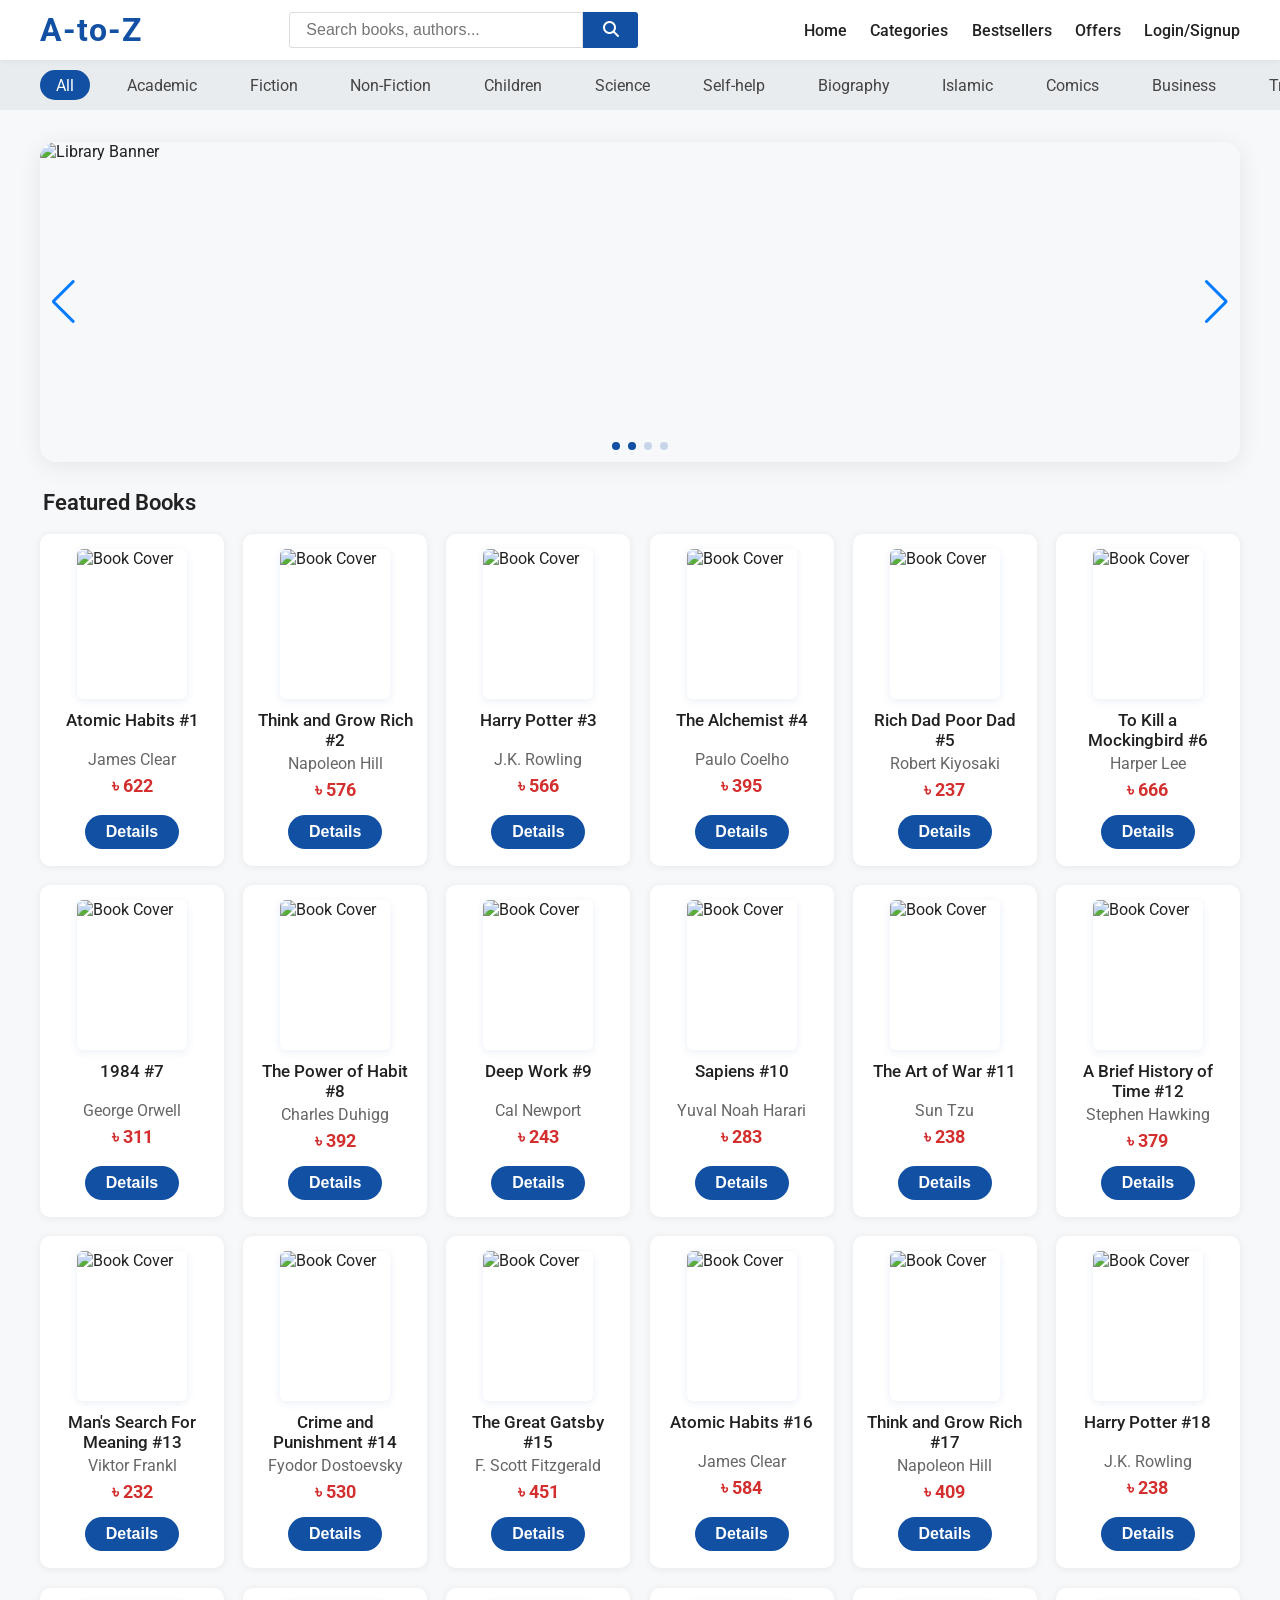
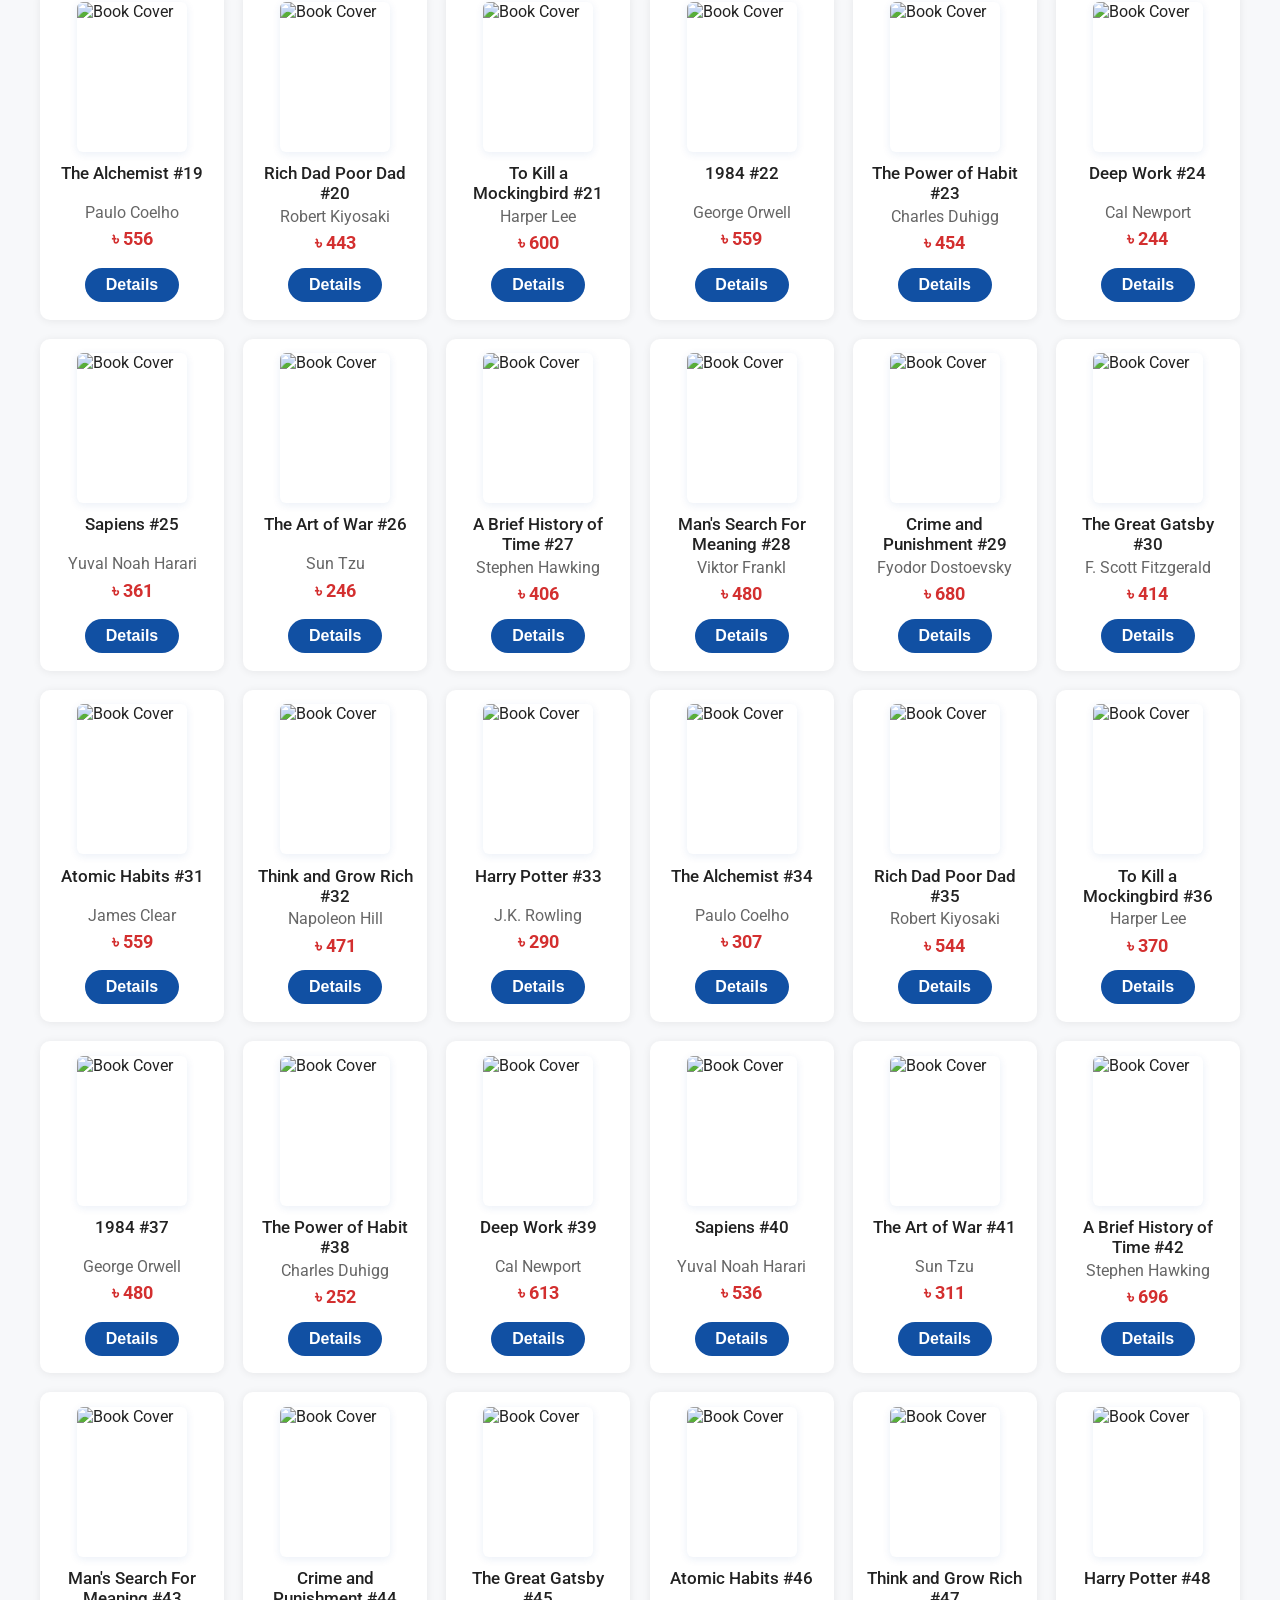
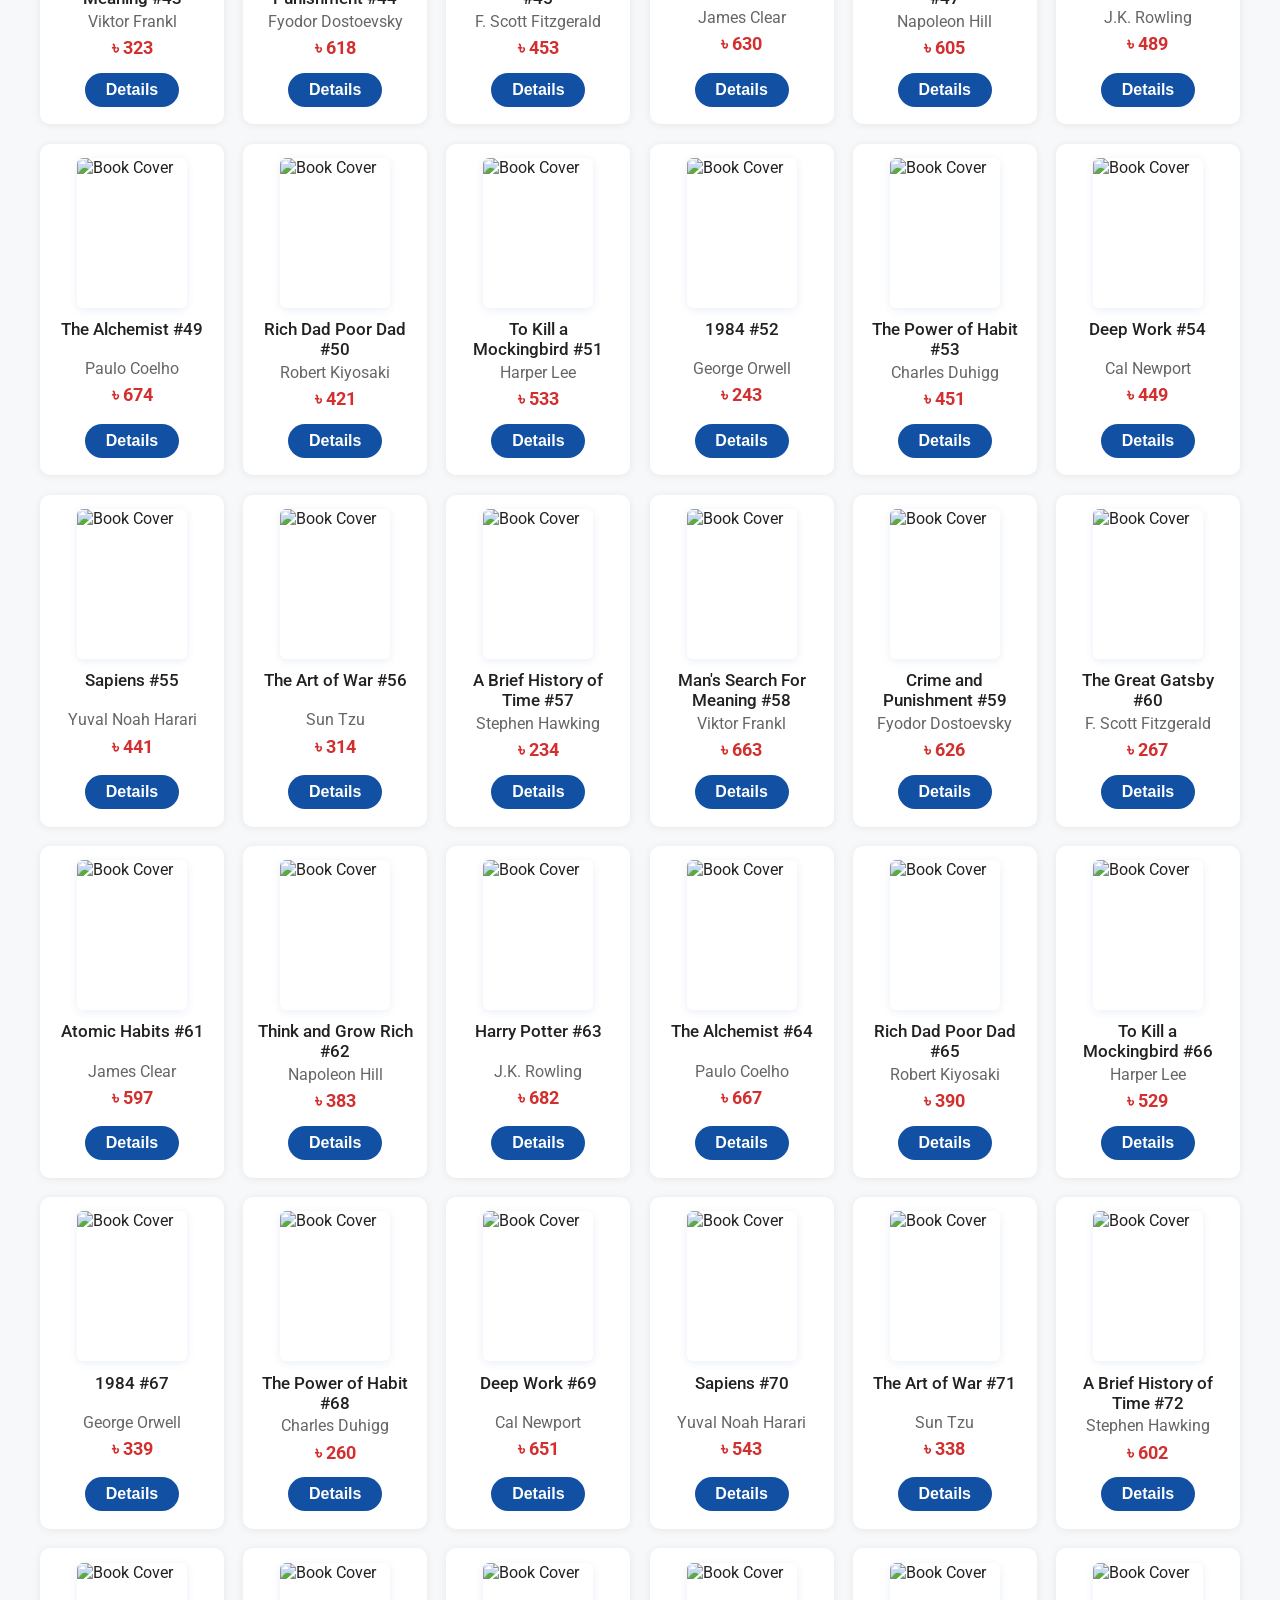
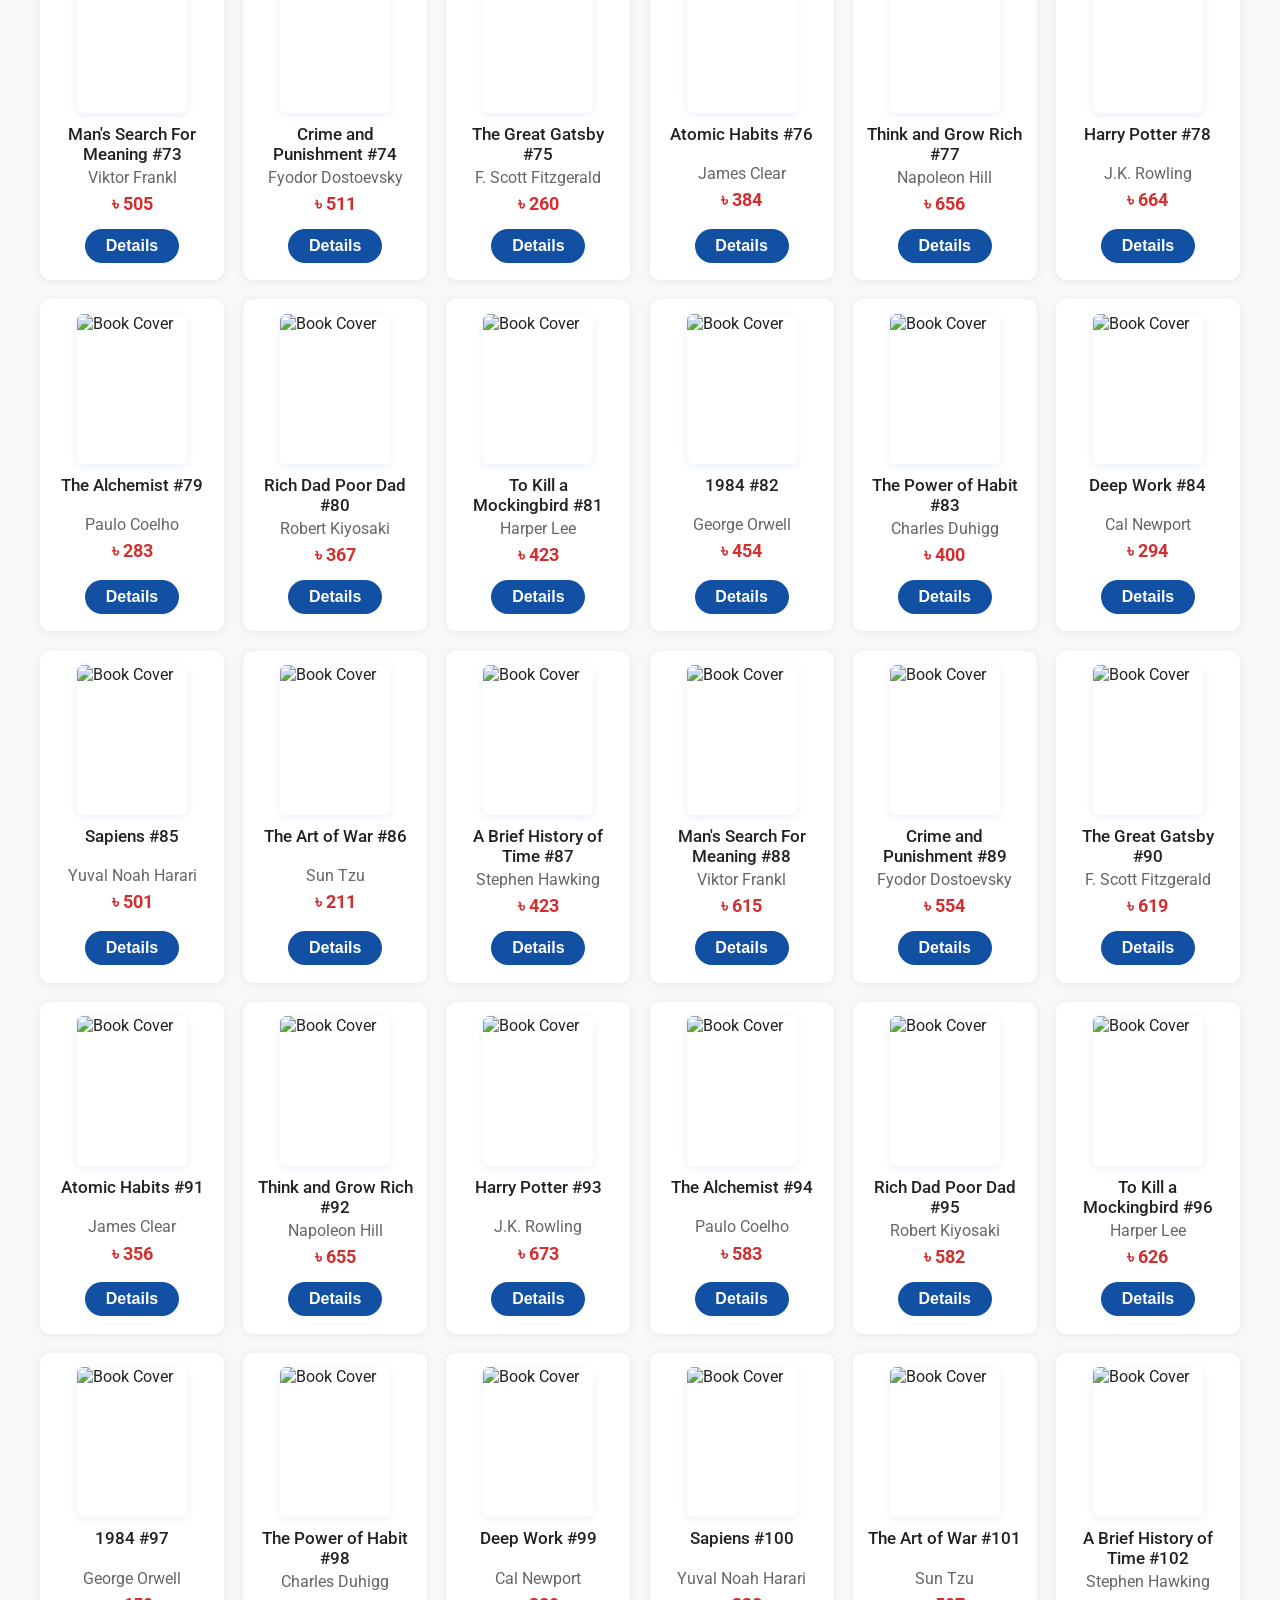
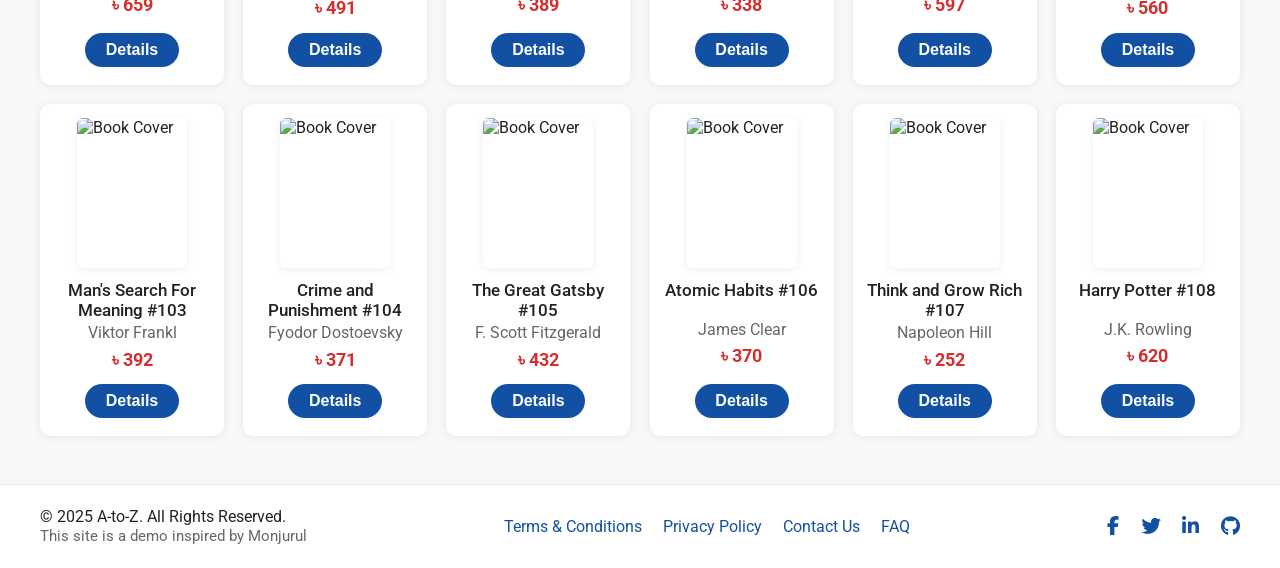
==== index.html @ 62b7fb33 "Update index.html" ====
<!DOCTYPE html>
<html lang="en">
<head>
  <meta charset="UTF-8">
  <title>A-to-Z eBook Shop</title>
  <meta name="viewport" content="width=device-width, initial-scale=1.0">
  <!-- Google Fonts & SwiperJS -->
  <link href="https://fonts.googleapis.com/css?family=Roboto:400,700&display=swap" rel="stylesheet">
  <link rel="stylesheet" href="https://cdn.jsdelivr.net/npm/swiper@11/swiper-bundle.min.css"/>
  <link rel="stylesheet" href="https://cdnjs.cloudflare.com/ajax/libs/font-awesome/6.4.2/css/all.min.css">
  <style>
    body {
      font-family: 'Roboto', sans-serif;
      background: #f7f8fa;
      margin: 0;
      padding: 0;
      color: #222;
    }
    /* Header */
    header {
      background: #fff;
      box-shadow: 0 2px 6px rgba(0,0,0,0.04);
      position: sticky;
      top: 0;
      z-index: 100;
    }
    .top-bar {
      display: flex;
      justify-content: space-between;
      align-items: center;
      max-width: 1200px;
      margin: auto;
      padding: 0.7rem 1rem;
    }
    .logo {
      font-size: 2rem;
      color: #1150a3;
      font-weight: bold;
      text-decoration: none;
      letter-spacing: 1px;
    }
    .search-bar {
      flex: 1;
      display: flex;
      justify-content: center;
      margin: 0 2rem;
    }
    .search-bar input {
      padding: 0.5rem 1rem;
      border: 1px solid #ddd;
      border-radius: 3px 0 0 3px;
      width: 260px;
      font-size: 1rem;
      outline: none;
    }
    .search-bar button {
      padding: 0.55rem 1.2rem;
      background: #1150a3;
      border: none;
      color: #fff;
      border-radius: 0 3px 3px 0;
      cursor: pointer;
      font-weight: bold;
      font-size: 1rem;
      outline: none;
      transition: background 0.2s;
    }
    .search-bar button:hover {
      background: #0a3671;
    }
    .nav-links a {
      margin-left: 1.2rem;
      color: #222;
      text-decoration: none;
      font-weight: 500;
      transition: color 0.2s;
      font-size: 1rem;
    }
    .nav-links a:hover {
      color: #1150a3;
    }
    /* Category Menu */
    .cat-menu {
      background: #e9ecef;
      padding: 0.6rem 0;
      overflow-x: auto;
    }
    .cat-menu-container {
      max-width: 1200px;
      margin: auto;
      display: flex;
      gap: 1.3rem;
      align-items: center;
    }
    .cat-menu a {
      color: #444;
      text-decoration: none;
      padding: 0.35rem 1rem;
      border-radius: 18px;
      font-size: 1rem;
      background: transparent;
      transition: background 0.2s, color 0.2s;
      white-space: nowrap;
    }
    .cat-menu a:hover, .cat-menu a.active {
      background: #1150a3;
      color: #fff;
    }
    /* Banner / Slider */
    .swiper {
      max-width: 1200px;
      margin: 2rem auto 1.5rem auto;
      border-radius: 16px;
      box-shadow: 0 4px 24px rgba(0,0,0,0.08);
      overflow: hidden;
    }
    .swiper-slide img {
      width: 100%;
      height: 320px;
      object-fit: cover;
      display: block;
    }
    .swiper-pagination-bullet {
      background: #1150a3 !important;
    }
    /* Section Titles */
    .section-title {
      font-size: 1.4rem;
      font-weight: 600;
      margin-bottom: 1.2rem;
      margin-left: 0.2rem;
    }
    /* Product Grid */
    .main-content {
      max-width: 1200px;
      margin: 1.7rem auto;
    }
    .product-grid {
      display: grid;
      grid-template-columns: repeat(auto-fit, minmax(170px, 1fr));
      gap: 1.2rem;
    }
    .product-card {
      background: #fff;
      border-radius: 10px;
      box-shadow: 0 1px 8px rgba(0,0,0,0.07);
      padding: 0.9rem 0.9rem 1.1rem 0.9rem;
      display: flex;
      flex-direction: column;
      align-items: center;
      transition: transform 0.15s, box-shadow 0.15s;
      min-height: 300px;
      position: relative;
    }
    .product-card:hover {
      transform: translateY(-7px) scale(1.025);
      box-shadow: 0 4px 24px rgba(0,0,0,0.13);
      z-index: 2;
    }
    .product-card img {
      width: 110px;
      height: 150px;
      object-fit: cover;
      border-radius: 6px;
      margin-bottom: 0.7rem;
      box-shadow: 0 2px 8px rgba(17,80,163,.09);
    }
    .product-title {
      font-weight: 500;
      font-size: 1.08rem;
      margin-bottom: 0.3rem;
      text-align: center;
      min-height: 2.1em;
    }
    .product-author {
      font-size: 0.97rem;
      color: #666;
      margin-bottom: 0.45rem;
    }
    .product-price {
      color: #d32f2f;
      font-size: 1.1rem;
      font-weight: 700;
      margin-bottom: 0.4rem;
    }
    .product-action {
      margin-top: auto;
      width: 100%;
      display: flex;
      justify-content: center;
    }
    .product-action button {
      background: #1150a3;
      color: #fff;
      border: none;
      border-radius: 20px;
      padding: 0.5rem 1.3rem;
      font-weight: 600;
      cursor: pointer;
      transition: background 0.16s;
      font-size: 1rem;
    }
    .product-action button:hover {
      background: #0a3671;
    }
    /* Footer */
    footer {
      background: #fff;
      margin-top: 3rem;
      border-top: 1px solid #e8eaed;
    }
    .footer-content {
      max-width: 1200px;
      margin: auto;
      padding: 1.4rem 0;
      display: flex;
      justify-content: space-between;
      align-items: center;
      color: #222;
      font-size: 1rem;
      flex-wrap: wrap;
    }
    .footer-links {
      display: flex;
      gap: 1.3rem;
      flex-wrap: wrap;
    }
    .footer-links a {
      color: #1150a3;
      text-decoration: none;
      font-size: 1rem;
      transition: color 0.17s;
    }
    .footer-links a:hover {
      color: #0a3671;
    }
    .social-links a {
      color: #1150a3;
      margin-left: 1.1rem;
      font-size: 1.22rem;
      transition: color 0.19s;
      text-decoration: none;
    }
    .social-links a:first-child { margin-left: 0;}
    .social-links a:hover {
      color: #d32f2f;
    }
    @media (max-width: 900px) {
      .banner-content { flex-direction: column; text-align: center; }
      .main-content, .footer-content, .top-bar, .cat-menu-container { padding-left: 1rem; padding-right: 1rem;}
    }
    @media (max-width: 700px) {
      .top-bar { flex-direction: column; gap: 0.7rem; }
      .main-content { margin: 1.2rem auto;}
      .product-grid { grid-template-columns: 1fr 1fr; }
    }
    @media (max-width: 500px) {
      .product-grid { grid-template-columns: 1fr; }
      .footer-content { flex-direction: column; gap: 1rem; }
    }
  </style>
</head>
<body>

<header>
  <div class="top-bar">
    <a class="logo" href="#">A-to-Z</a>
    <form class="search-bar" action="#" method="get">
      <input type="text" placeholder="Search books, authors...">
      <button type="submit"><i class="fas fa-search"></i></button>
    </form>
    <div class="nav-links">
      <a href="#">Home</a>
      <a href="#">Categories</a>
      <a href="#">Bestsellers</a>
      <a href="offer.html">Offers</a>
      <a href="login.html">Login/Signup</a>
    </div>
  </div>
</header>

<!-- Category Menu -->
<div class="cat-menu">
  <div class="cat-menu-container">
    <a href="#" class="active">All</a>
    <a href="https://economics-2.github.io/ebook-page/#">Academic</a>
    <a href="https://economics-2.github.io/starshop/browse.html">Fiction</a>
    <a href="https://economics-2.github.io/ebook/#">Non-Fiction</a>
    <a href="#">Children</a>
    <a href="#">Science</a>
    <a href="#">Self-help</a>
    <a href="#">Biography</a>
    <a href="#">Islamic</a>
    <a href="#">Comics</a>
    <a href="#">Business</a>
    <a href="#">Travel</a>
    <a href="#">Health</a>
    <a href="#">More</a>
  </div>
</div>

<!-- Banner / Slider -->
<div class="swiper">
  <div class="swiper-wrapper">
    <div class="swiper-slide"><img src="https://images.unsplash.com/photo-1512820790803-83ca734da794?auto=format&fit=crop&w=1200&q=80" alt="Books Banner"></div>
    <div class="swiper-slide"><img src="https://images.unsplash.com/photo-1465101046530-73398c7f28ca?auto=format&fit=crop&w=1200&q=80" alt="Library Banner"></div>
    <div class="swiper-slide"><img src="https://images.unsplash.com/photo-1506744038136-46273834b3fb?auto=format&fit=crop&w=1200&q=80" alt="Reading Banner"></div>
    <div class="swiper-slide"><img src="https://images.unsplash.com/photo-1495446815901-a7297e633e8c?auto=format&fit=crop&w=1200&q=80" alt="Study Banner"></div>
  </div>
  <div class="swiper-pagination"></div>
  <div class="swiper-button-next"></div>
  <div class="swiper-button-prev"></div>
</div>

<!-- Product Grid Section -->
<main class="main-content">
  <div class="section-title">Featured Books</div>
  <div class="product-grid" id="product-grid">
    <!-- Products will be inserted by JS -->
  </div>
</main>

<!-- Footer -->
<footer>
  <div class="footer-content">
    <div>
      &copy; 2025 A-to-Z. All Rights Reserved.<br>
      <span style="font-size:0.96em;color:#666;">This site is a demo inspired by Monjurul</span>
    </div>
    <div class="footer-links">
      <a href="https://economics-2.github.io/ebook-page/#">Terms &amp; Conditions</a>
      <a href="https://economics-2.github.io/ebook-page/#">Privacy Policy</a>
      <a href="https://economics-2.github.io/ebook-page/#">Contact Us</a>
      <a href="https://economics-2.github.io/ebook-page/#">FAQ</a>
    </div>
    <div class="social-links">
      <a href="https://economics-2.github.io/ebook-page/#"><i class="fab fa-facebook-f"></i></a>
      <a href="https://economics-2.github.io/ebook-page/#"><i class="fab fa-twitter"></i></a>
      <a href="https://economics-2.github.io/ebook-page/#"><i class="fab fa-linkedin-in"></i></a>
      <a href="https://economics-2.github.io/ebook-page/#"><i class="fab fa-github"></i></a>
    </div>
  </div>
</footer>

<!-- SwiperJS & Products Script -->
<script src="https://cdn.jsdelivr.net/npm/swiper@11/swiper-bundle.min.js"></script>
<script>
  var swiper = new Swiper('.swiper', {
    loop: true,
    autoplay: { delay: 3300 },
    pagination: { el: '.swiper-pagination', clickable: true },
    navigation: { nextEl: '.swiper-button-next', prevEl: '.swiper-button-prev' }
  });

  // Generate 100+ dummy products
  const productGrid = document.getElementById('product-grid');
  const dummyTitles = [
    "The Great Gatsby", "Atomic Habits", "Think and Grow Rich", "Harry Potter", "The Alchemist",
    "Rich Dad Poor Dad", "To Kill a Mockingbird", "1984", "The Power of Habit", "Deep Work",
    "Sapiens", "The Art of War", "A Brief History of Time", "Man's Search For Meaning", "Crime and Punishment"
  ];
  const dummyAuthors = [
    "F. Scott Fitzgerald", "James Clear", "Napoleon Hill", "J.K. Rowling", "Paulo Coelho",
    "Robert Kiyosaki", "Harper Lee", "George Orwell", "Charles Duhigg", "Cal Newport",
    "Yuval Noah Harari", "Sun Tzu", "Stephen Hawking", "Viktor Frankl", "Fyodor Dostoevsky"
  ];
  const dummyCovers = [
    "https://covers.openlibrary.org/b/id/10594783-L.jpg",
    "https://covers.openlibrary.org/b/id/11153290-L.jpg",
    "https://covers.openlibrary.org/b/id/10465294-L.jpg",
    "https://covers.openlibrary.org/b/id/10958378-L.jpg",
    "https://covers.openlibrary.org/b/id/10709119-L.jpg",
    "https://covers.openlibrary.org/b/id/11032768-L.jpg",
    "https://covers.openlibrary.org/b/id/8225267-L.jpg",
    "https://covers.openlibrary.org/b/id/7222246-L.jpg",
    "https://covers.openlibrary.org/b/id/8369251-L.jpg",
    "https://covers.openlibrary.org/b/id/10594891-L.jpg",
    "https://covers.openlibrary.org/b/id/10594679-L.jpg",
    "https://covers.openlibrary.org/b/id/10594752-L.jpg",
    "https://covers.openlibrary.org/b/id/10594678-L.jpg",
    "https://covers.openlibrary.org/b/id/10594680-L.jpg",
    "https://covers.openlibrary.org/b/id/10594681-L.jpg"
  ];

  for(let i=1; i<=108; i++) {
    const idx = i % dummyTitles.length;
    const price = Math.floor(Math.random()*500+200);
    productGrid.innerHTML += `
      <div class="product-card">
        <img src="${dummyCovers[idx]}" alt="Book Cover">
        <div class="product-title">${dummyTitles[idx]} #${i}</div>
        <div class="product-author">${dummyAuthors[idx]}</div>
        <div class="product-price">৳ ${price}</div>
        <div class="product-action"><button>Details</button></div>
      </div>
    `;
  }
</script>
</body>
</html>
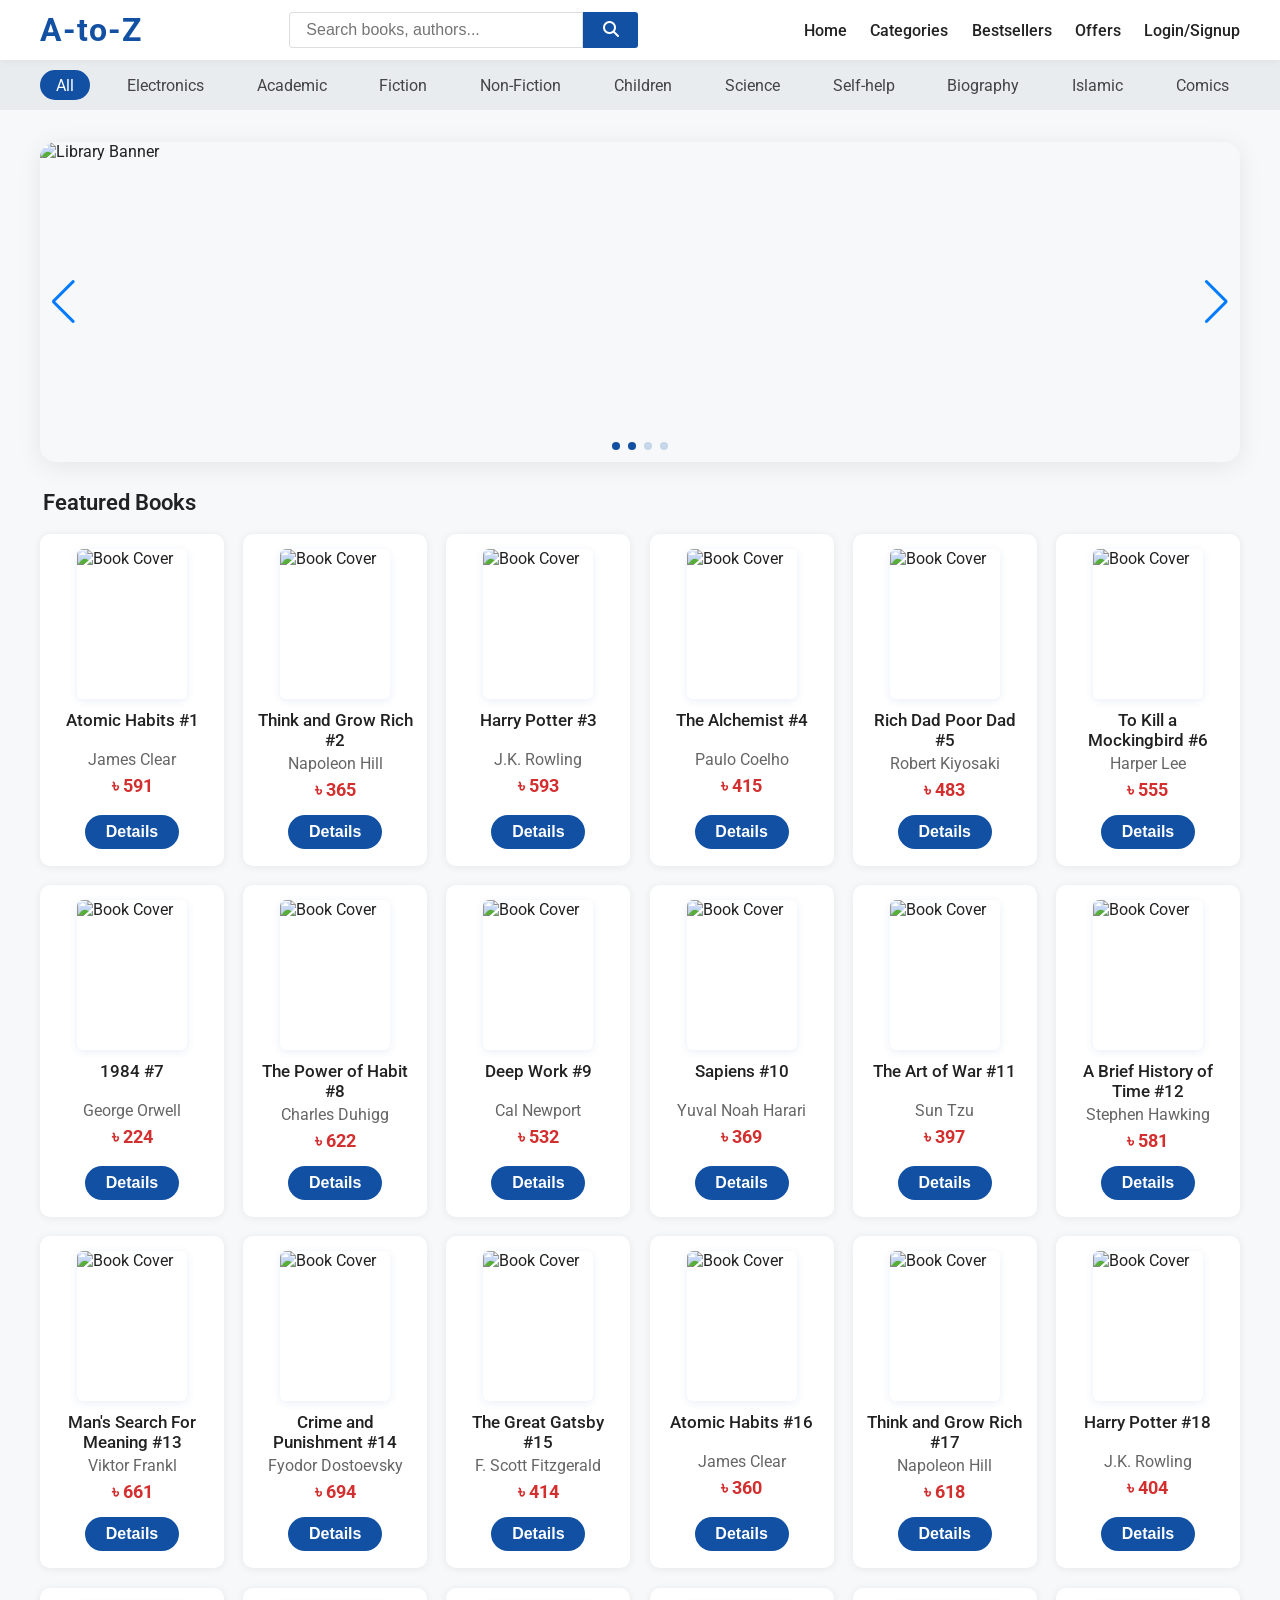
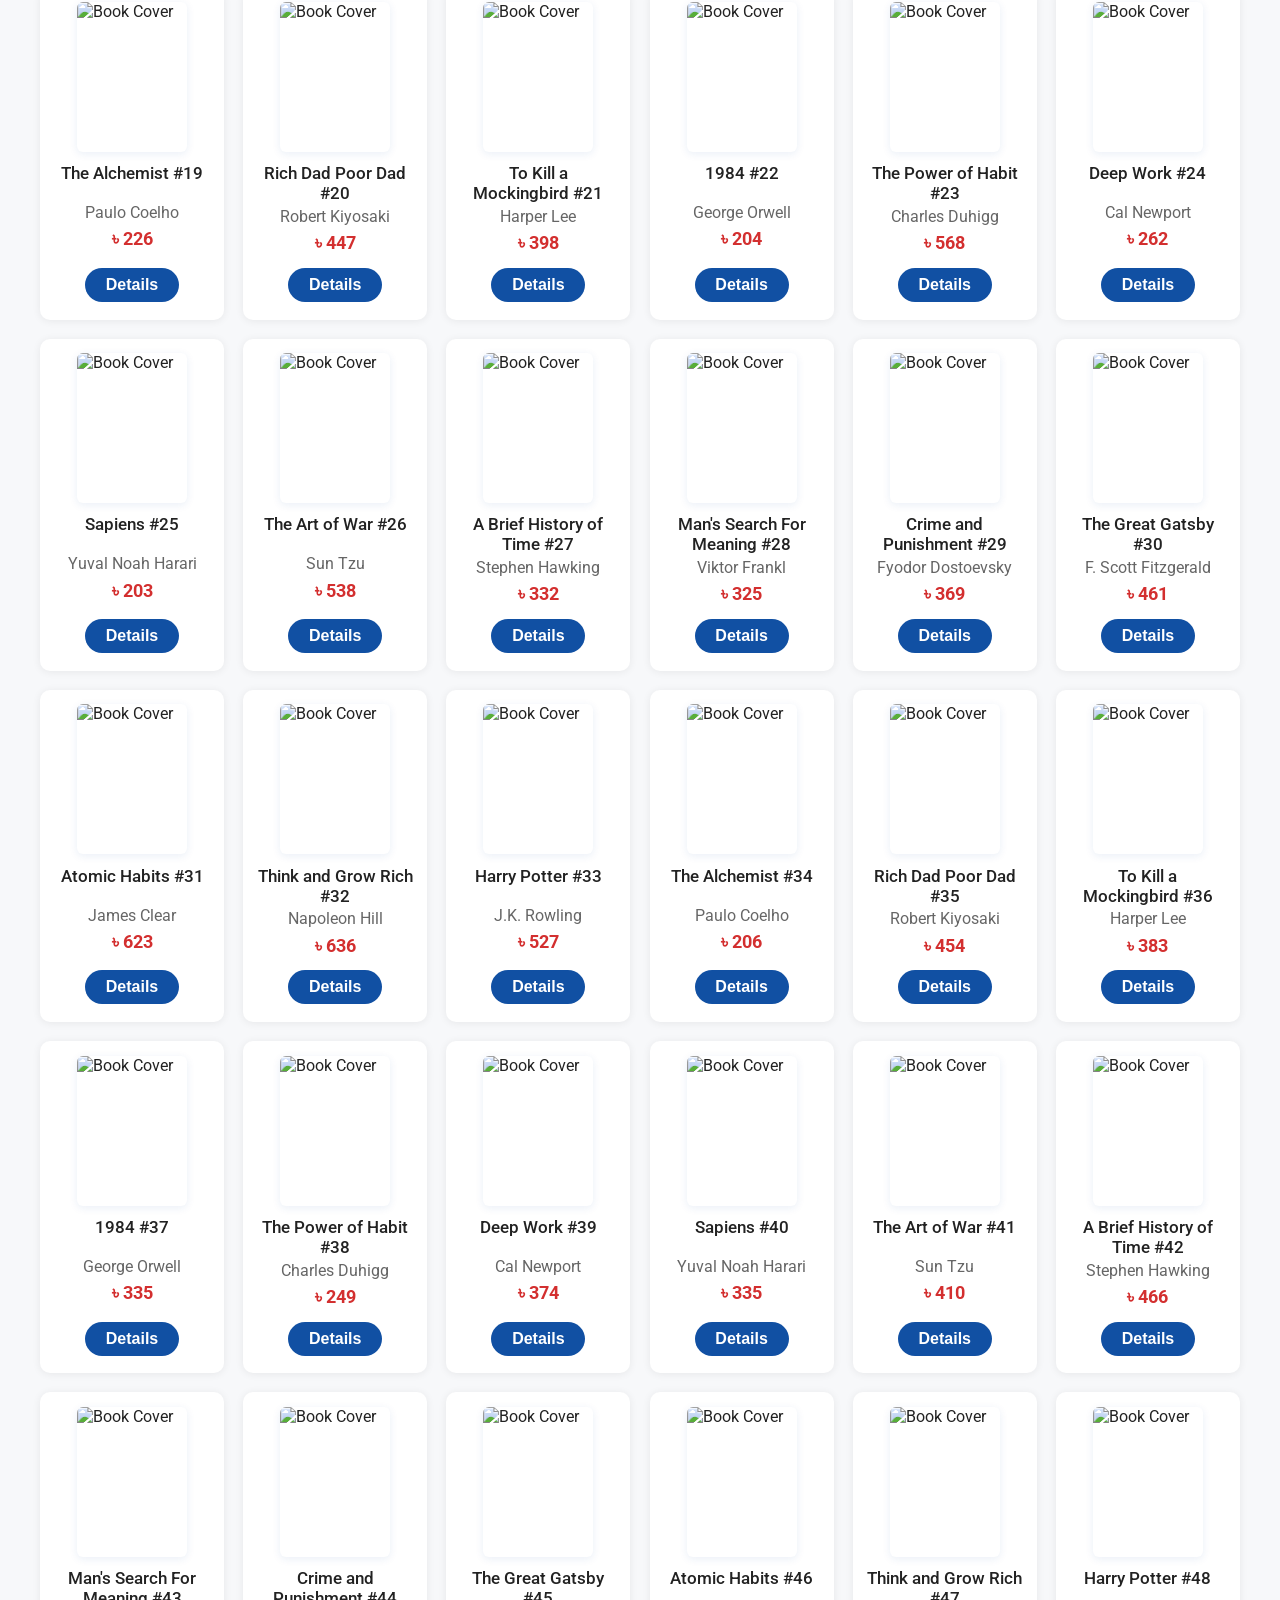
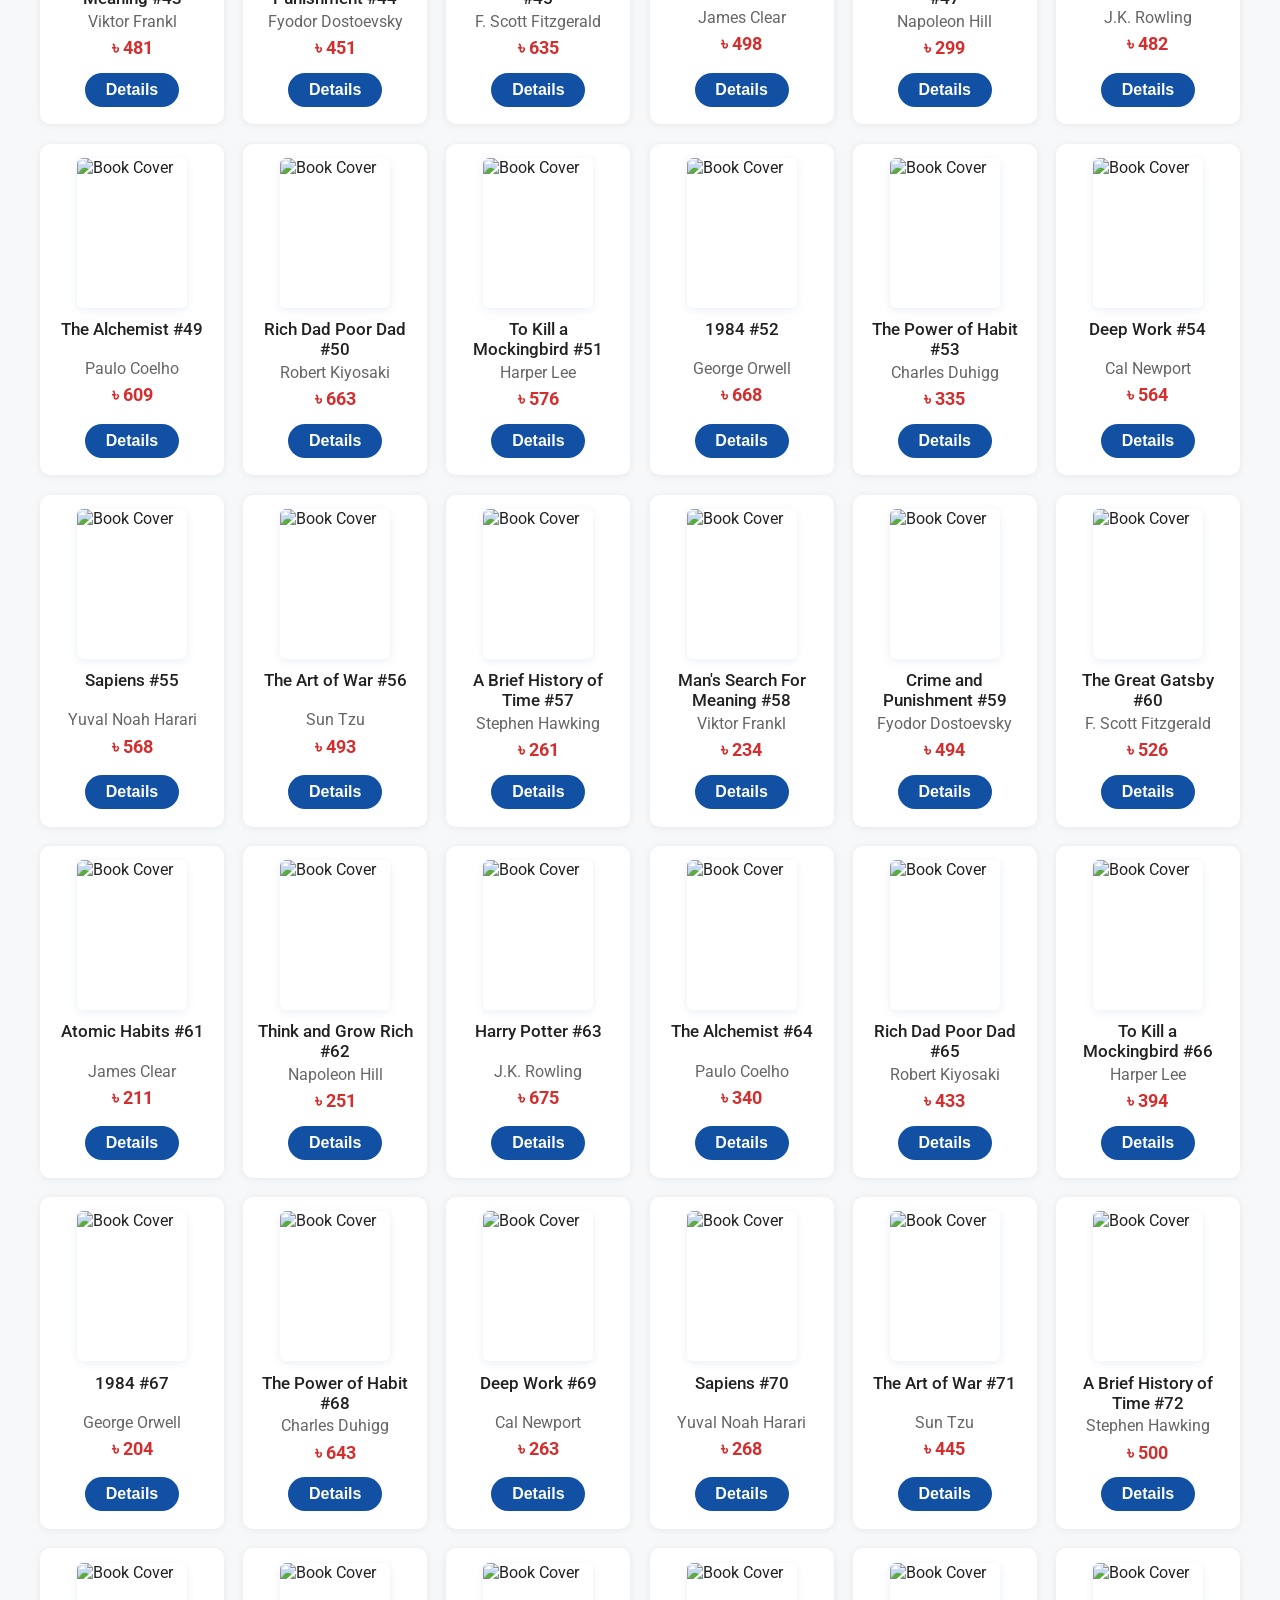
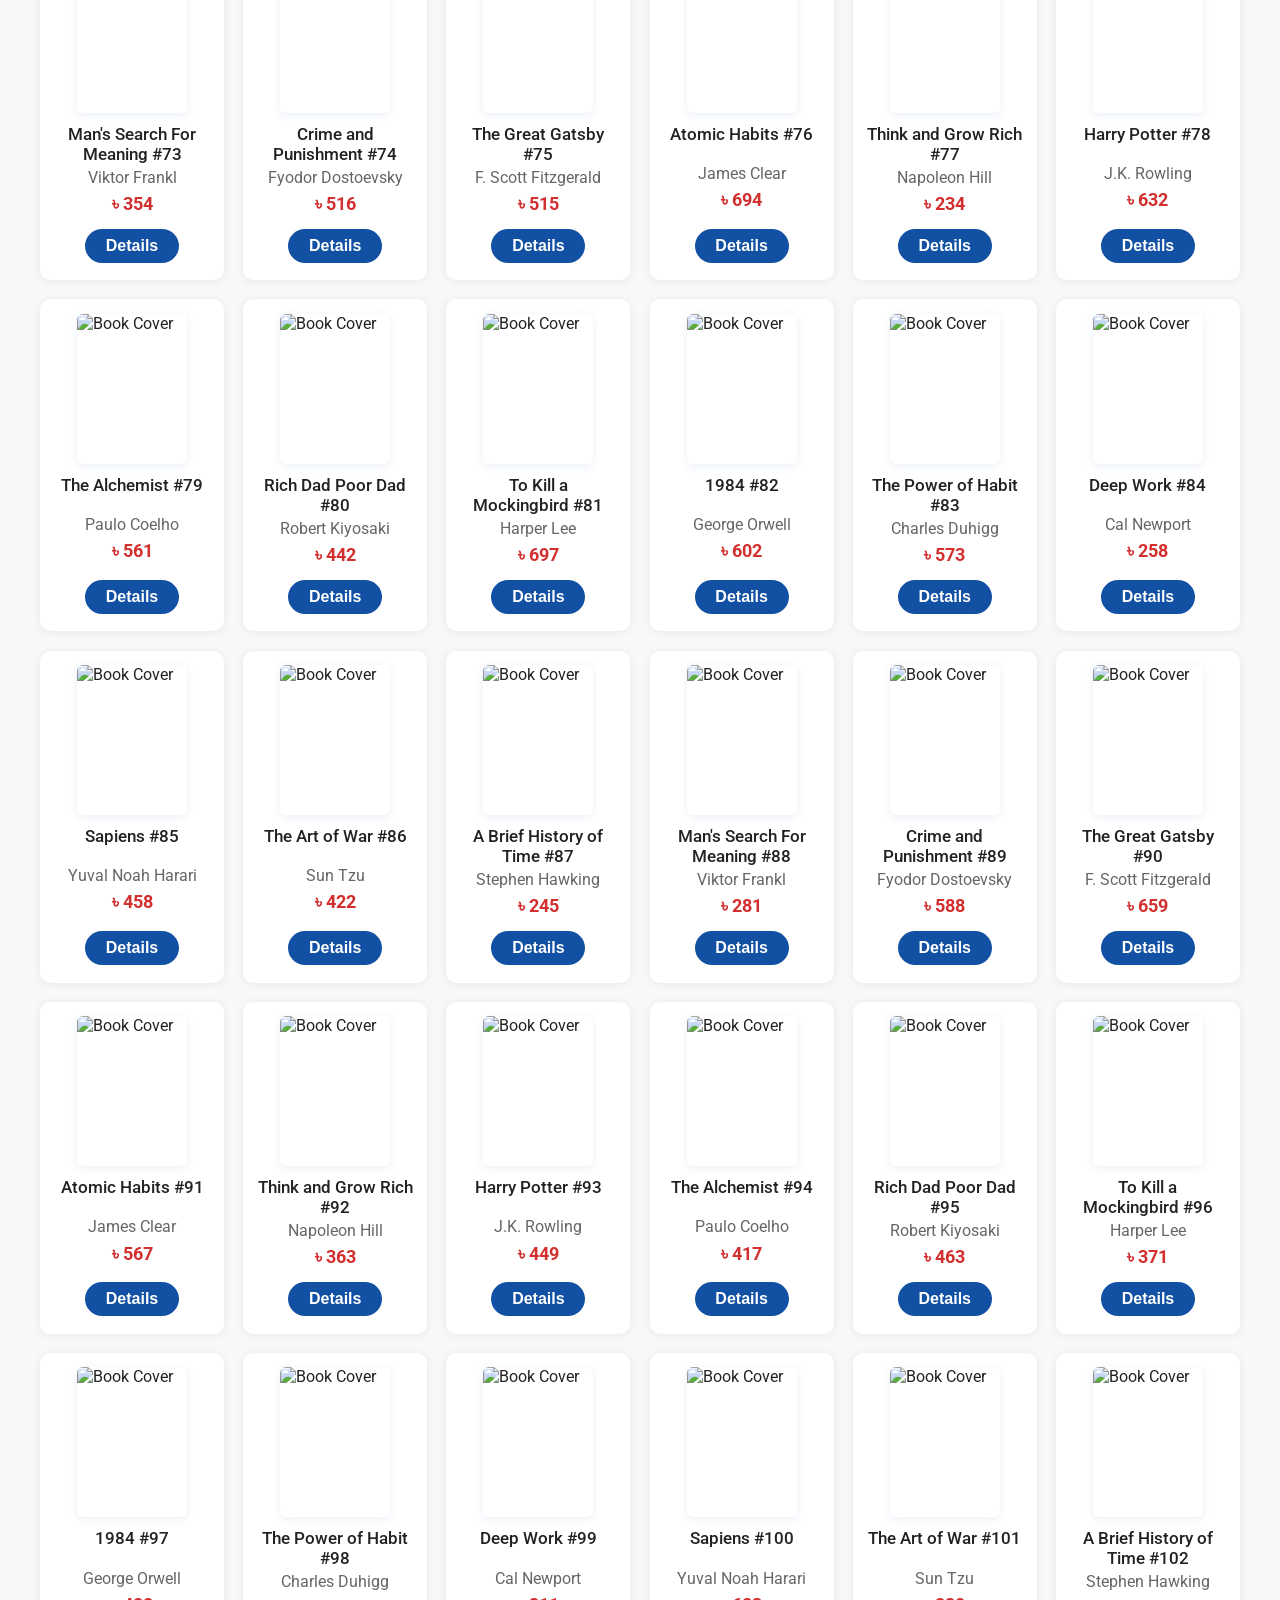
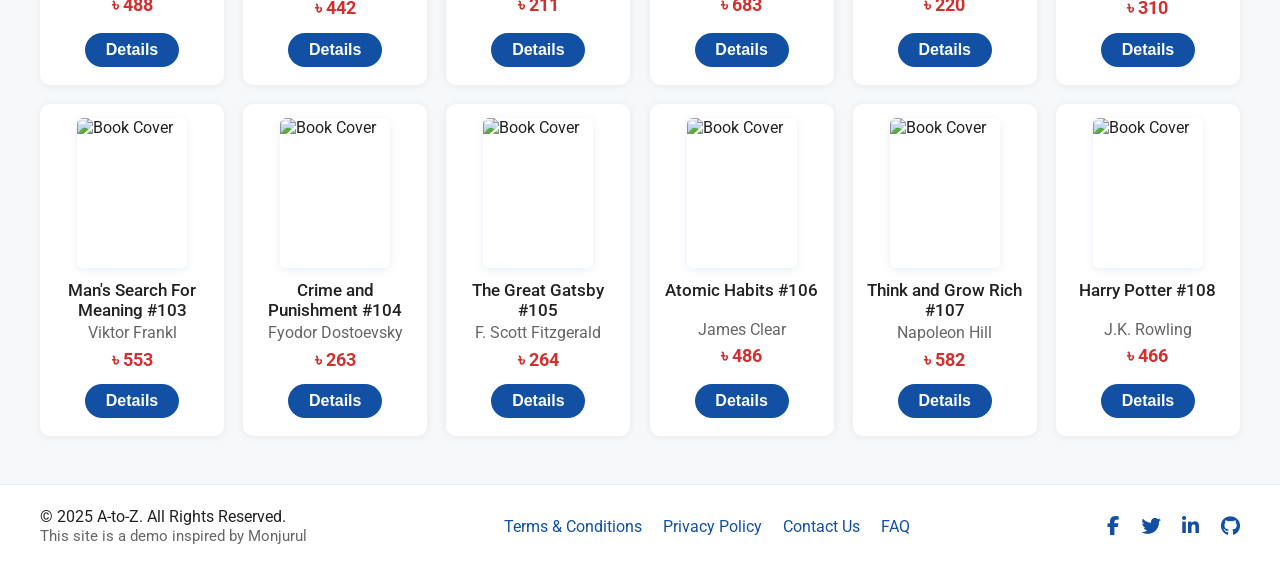
==== commit cb5e2942: "Update index.html" ====
--- a/index.html
+++ b/index.html
@@ -283,6 +283,7 @@
 <div class="cat-menu">
   <div class="cat-menu-container">
     <a href="#" class="active">All</a>
+    <a href="electronics.html">Electronics</a>
     <a href="https://economics-2.github.io/ebook-page/#">Academic</a>
     <a href="https://economics-2.github.io/starshop/browse.html">Fiction</a>
     <a href="https://economics-2.github.io/ebook/#">Non-Fiction</a>
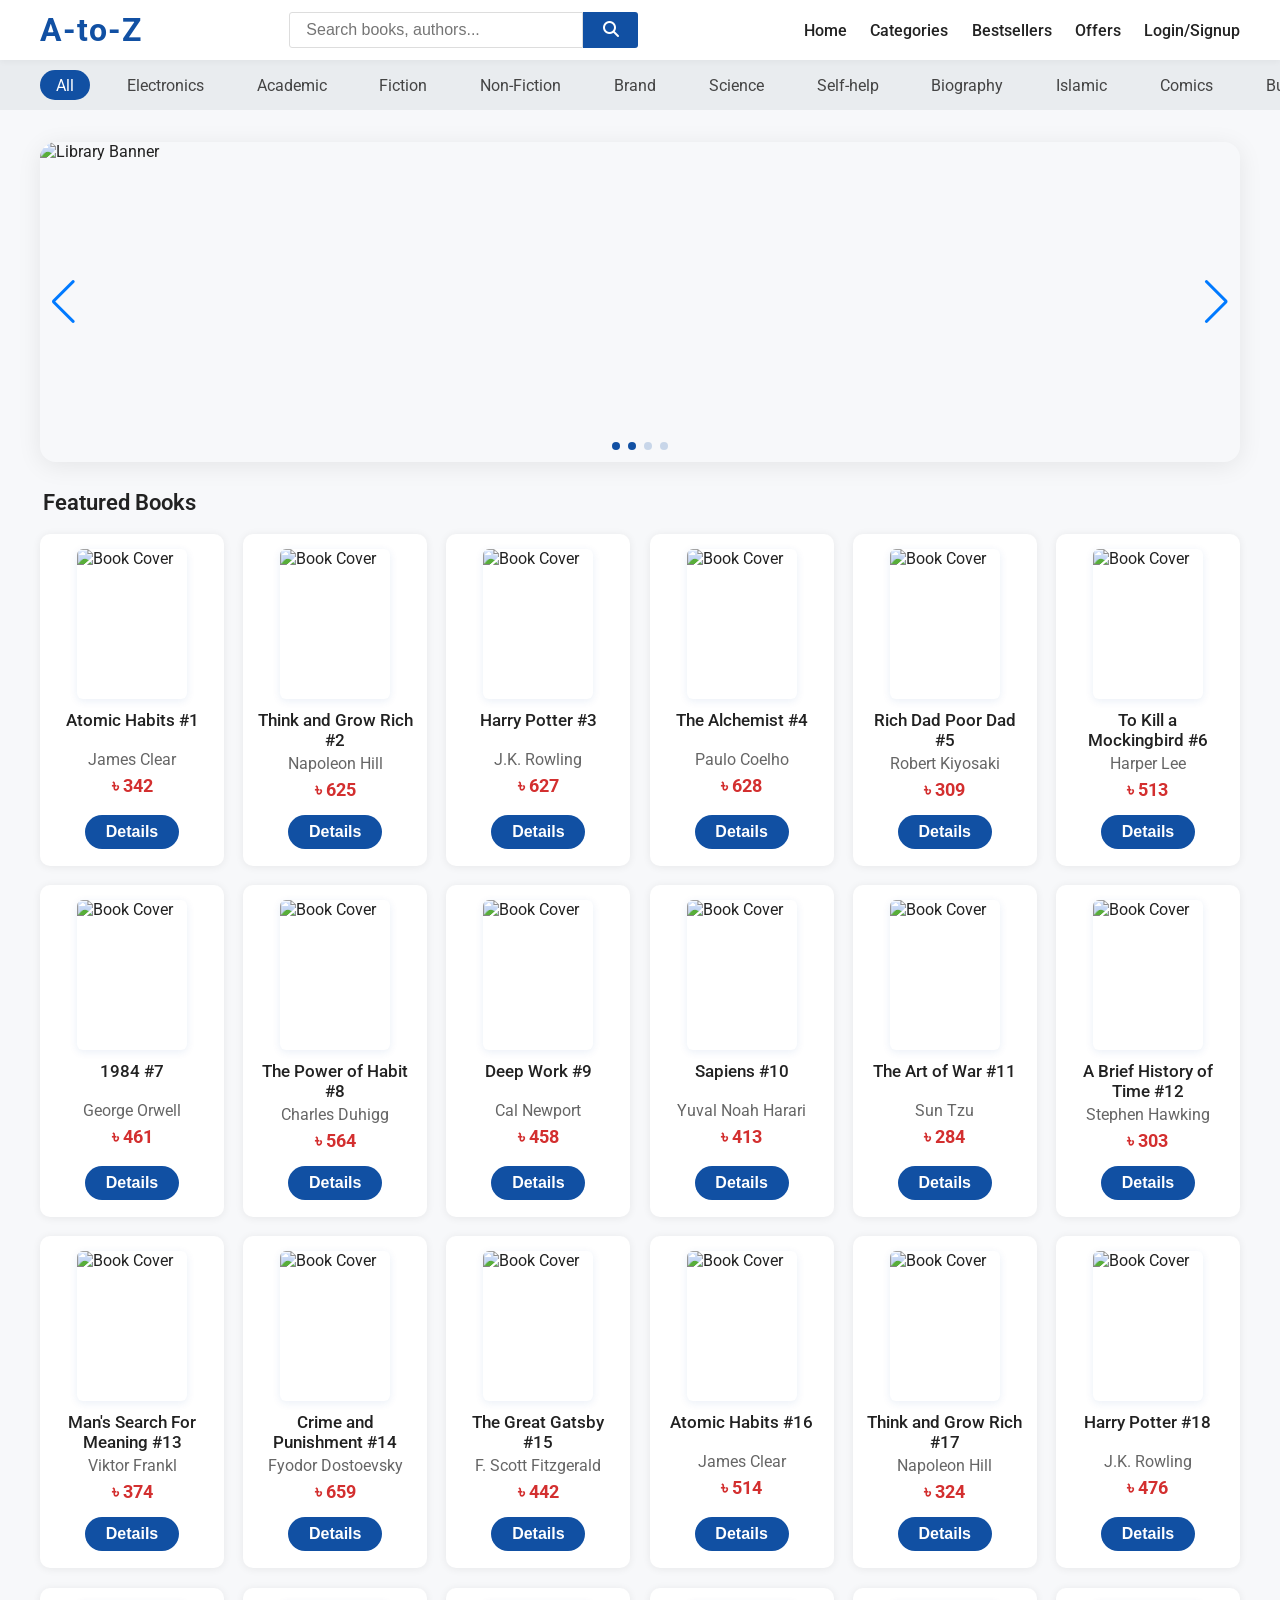
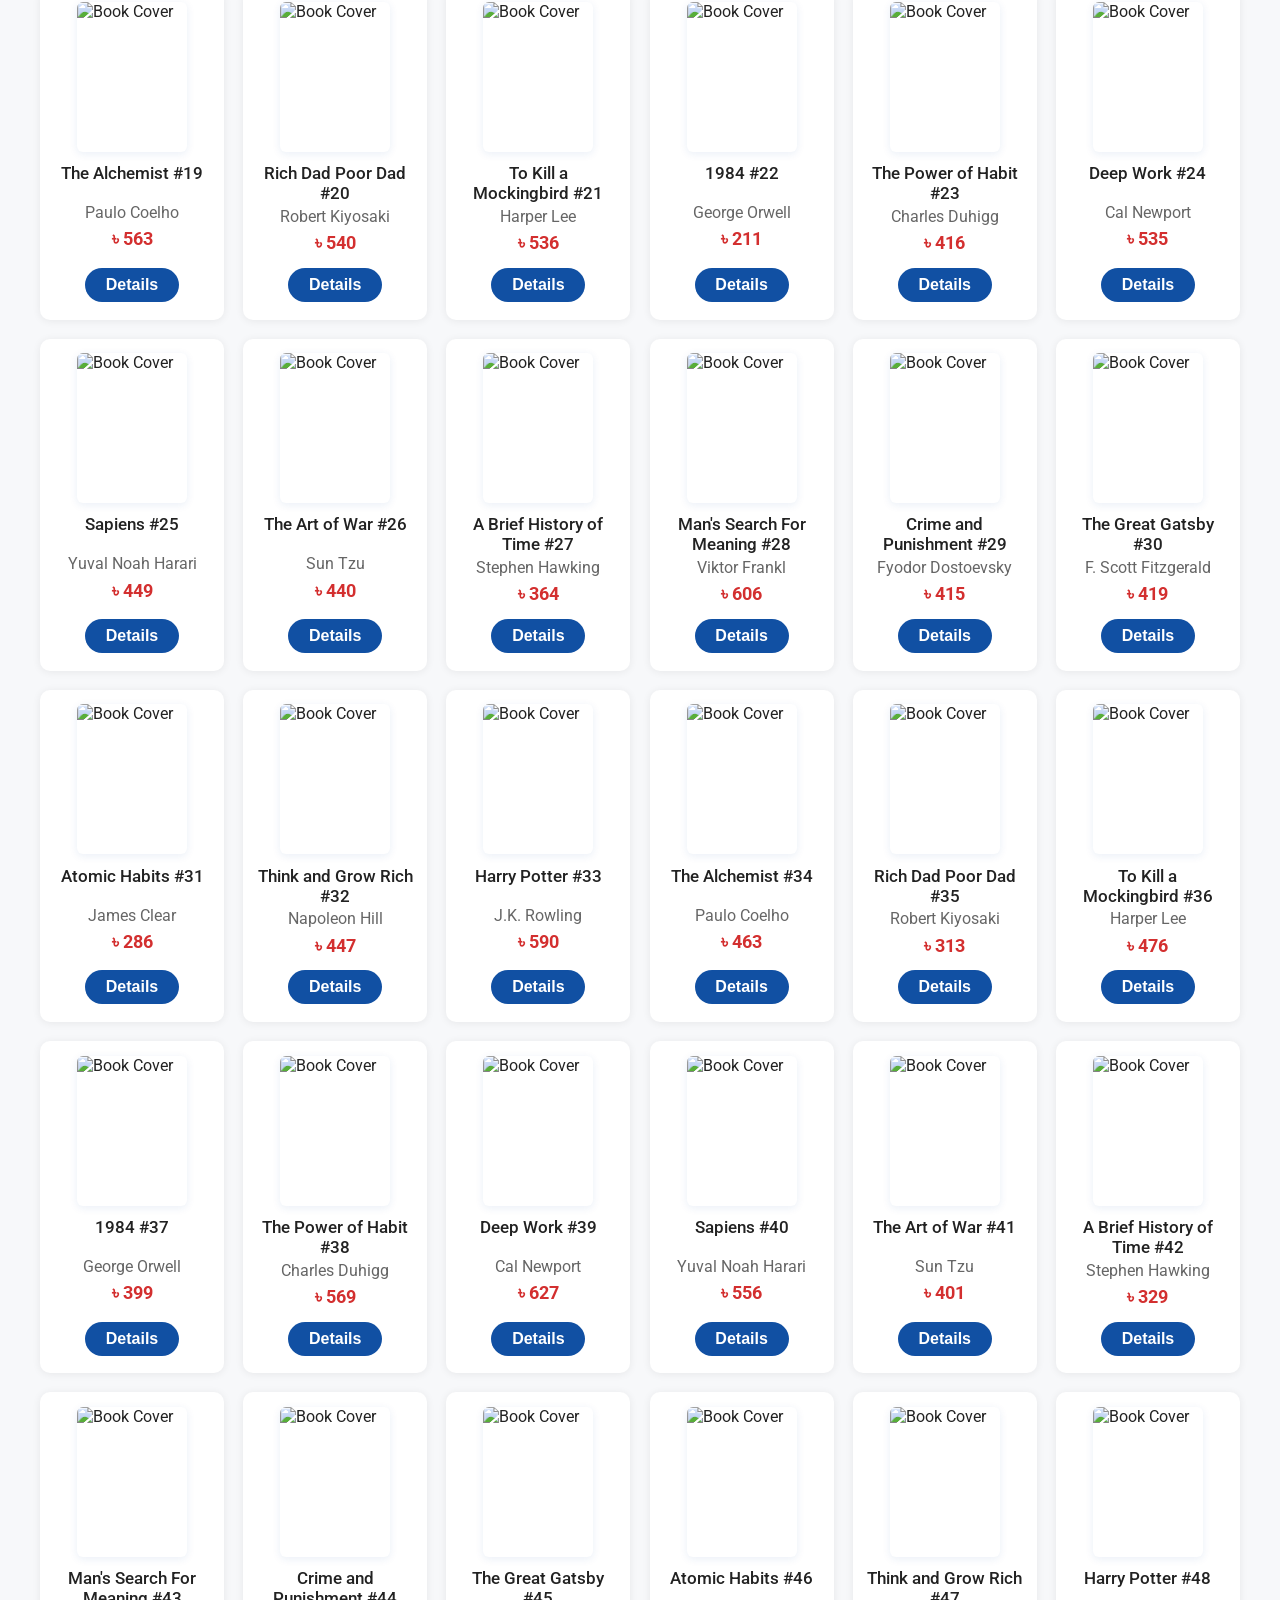
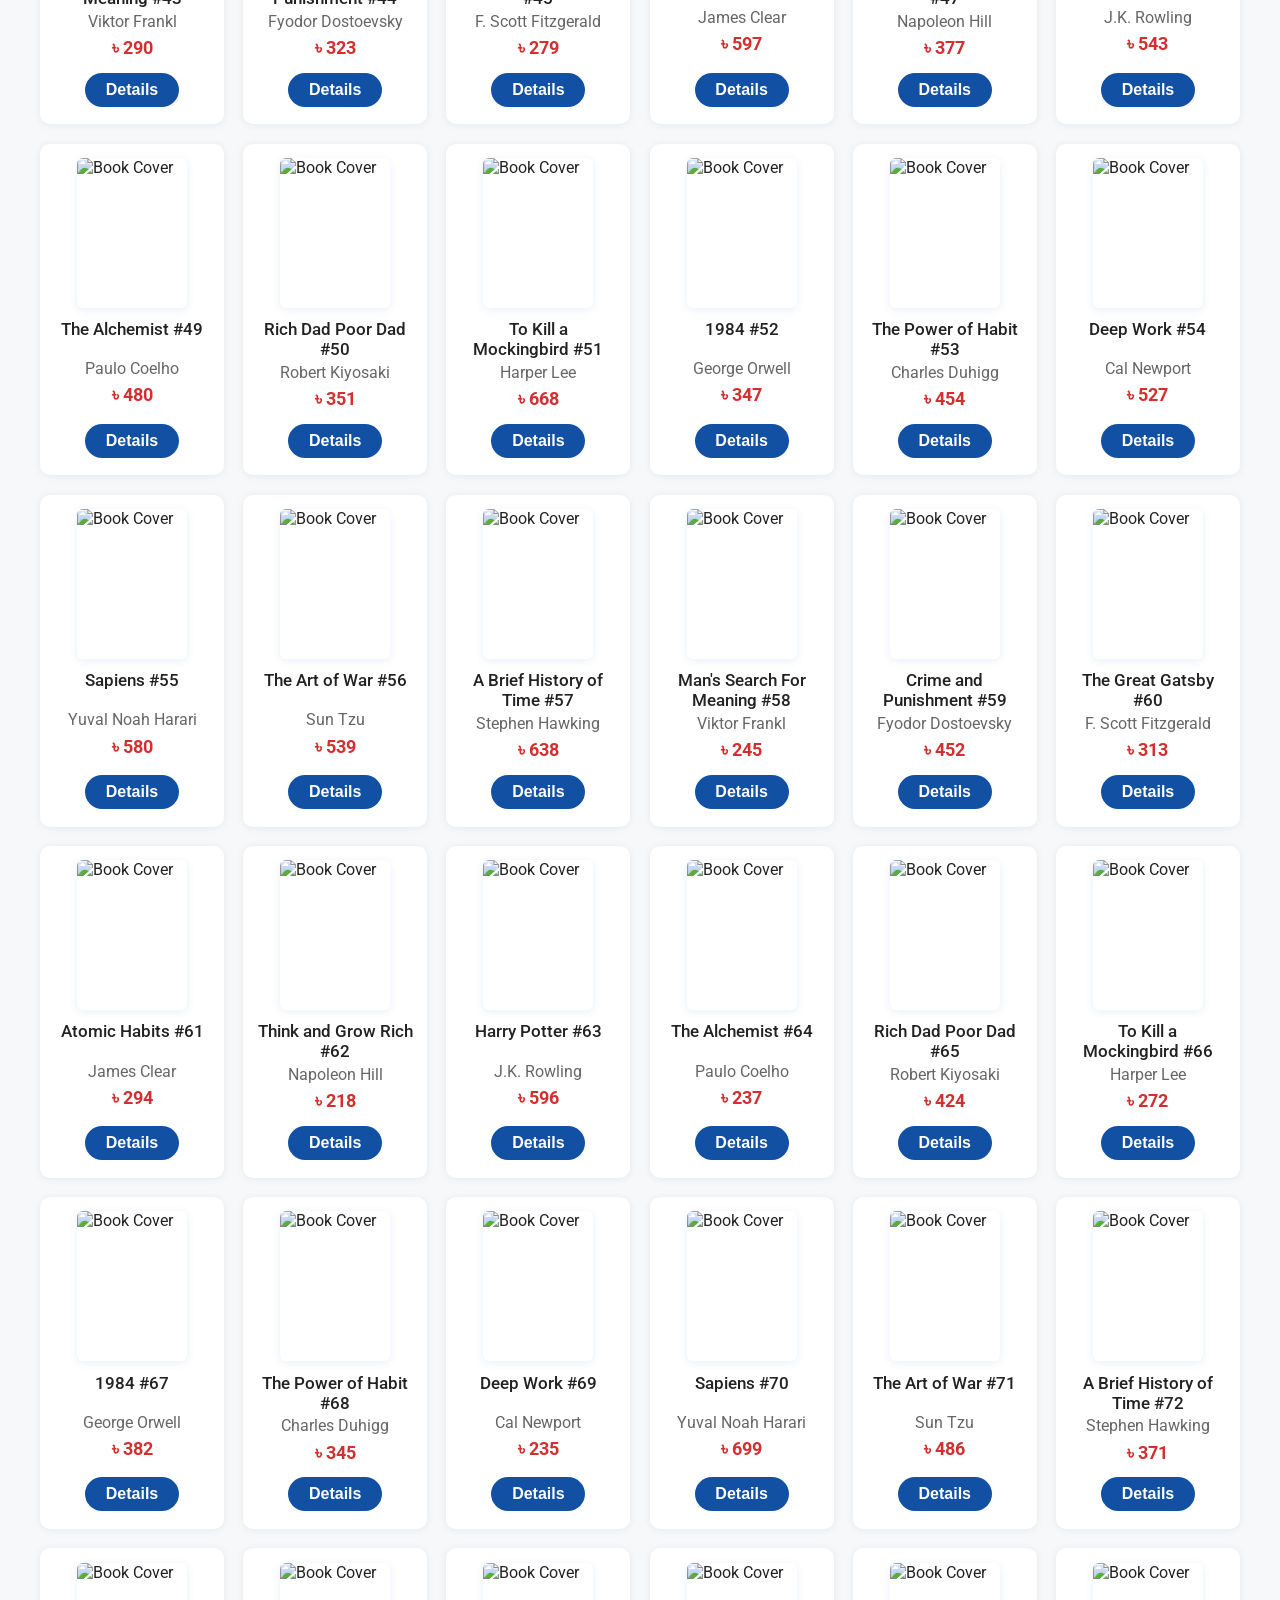
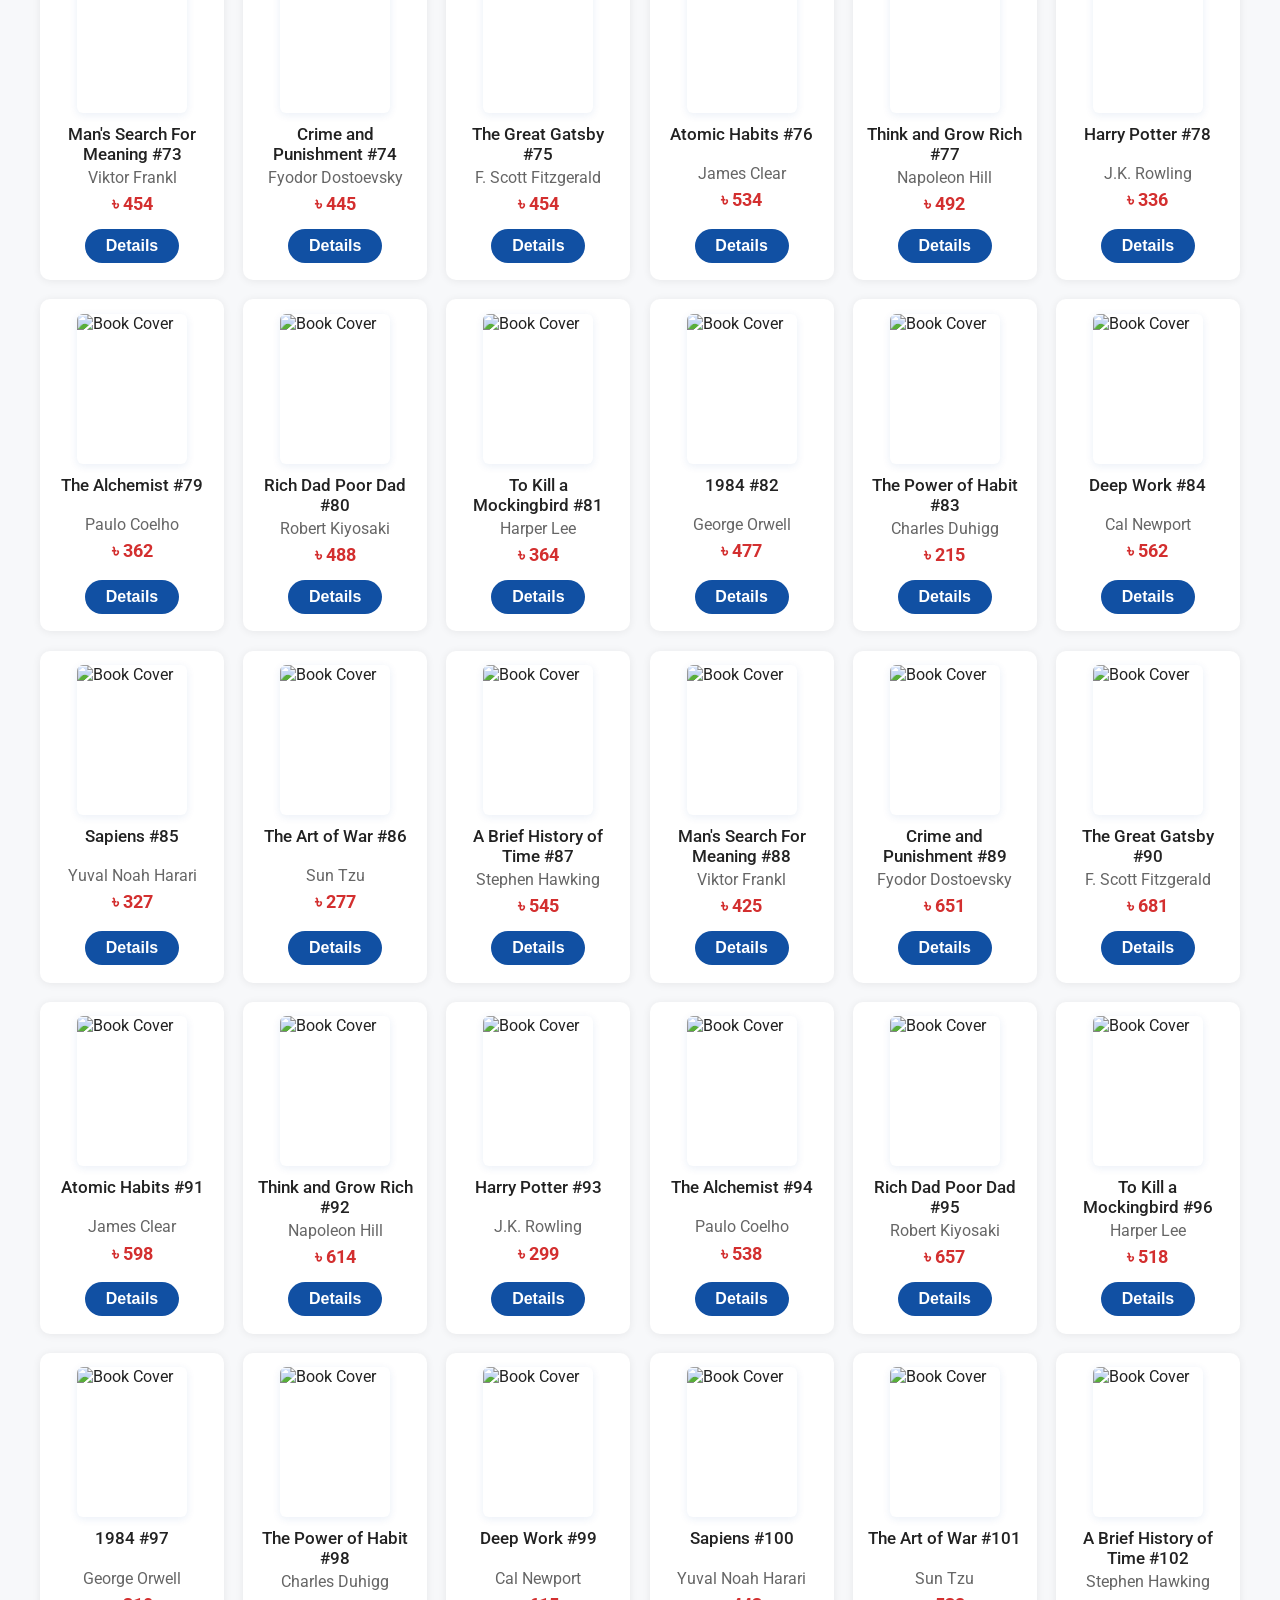
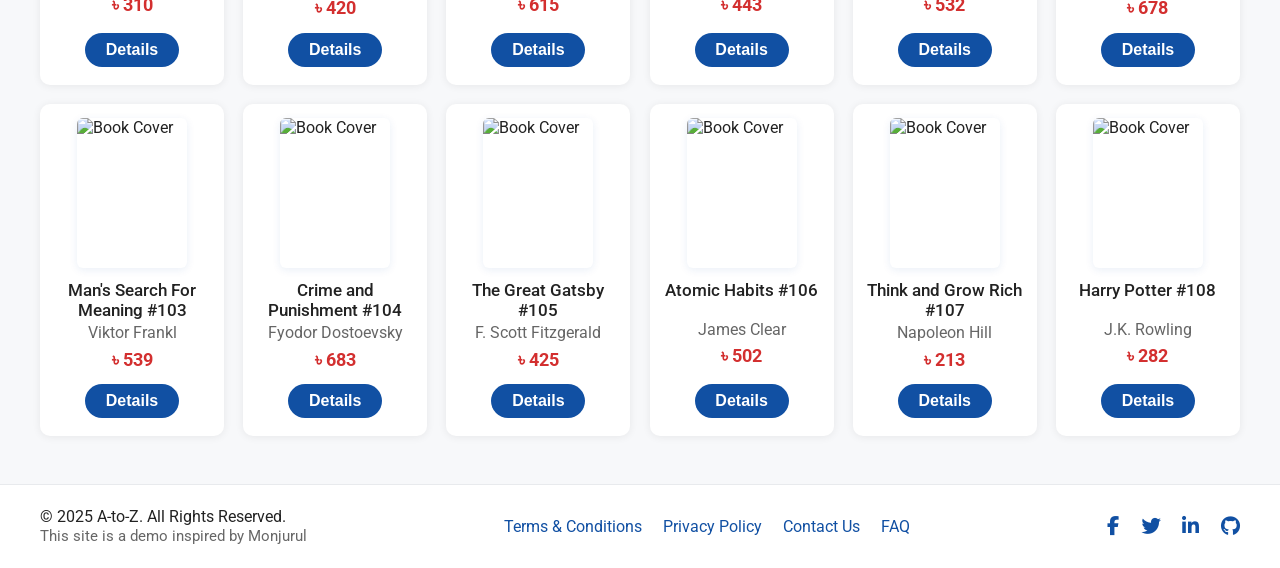
==== commit 2927a714: "Update index.html" ====
--- a/index.html
+++ b/index.html
@@ -287,7 +287,7 @@
     <a href="https://economics-2.github.io/ebook-page/#">Academic</a>
     <a href="https://economics-2.github.io/starshop/browse.html">Fiction</a>
     <a href="https://economics-2.github.io/ebook/#">Non-Fiction</a>
-    <a href="#">Children</a>
+    <a href="brand-singer.html">Brand</a>
     <a href="#">Science</a>
     <a href="#">Self-help</a>
     <a href="#">Biography</a>
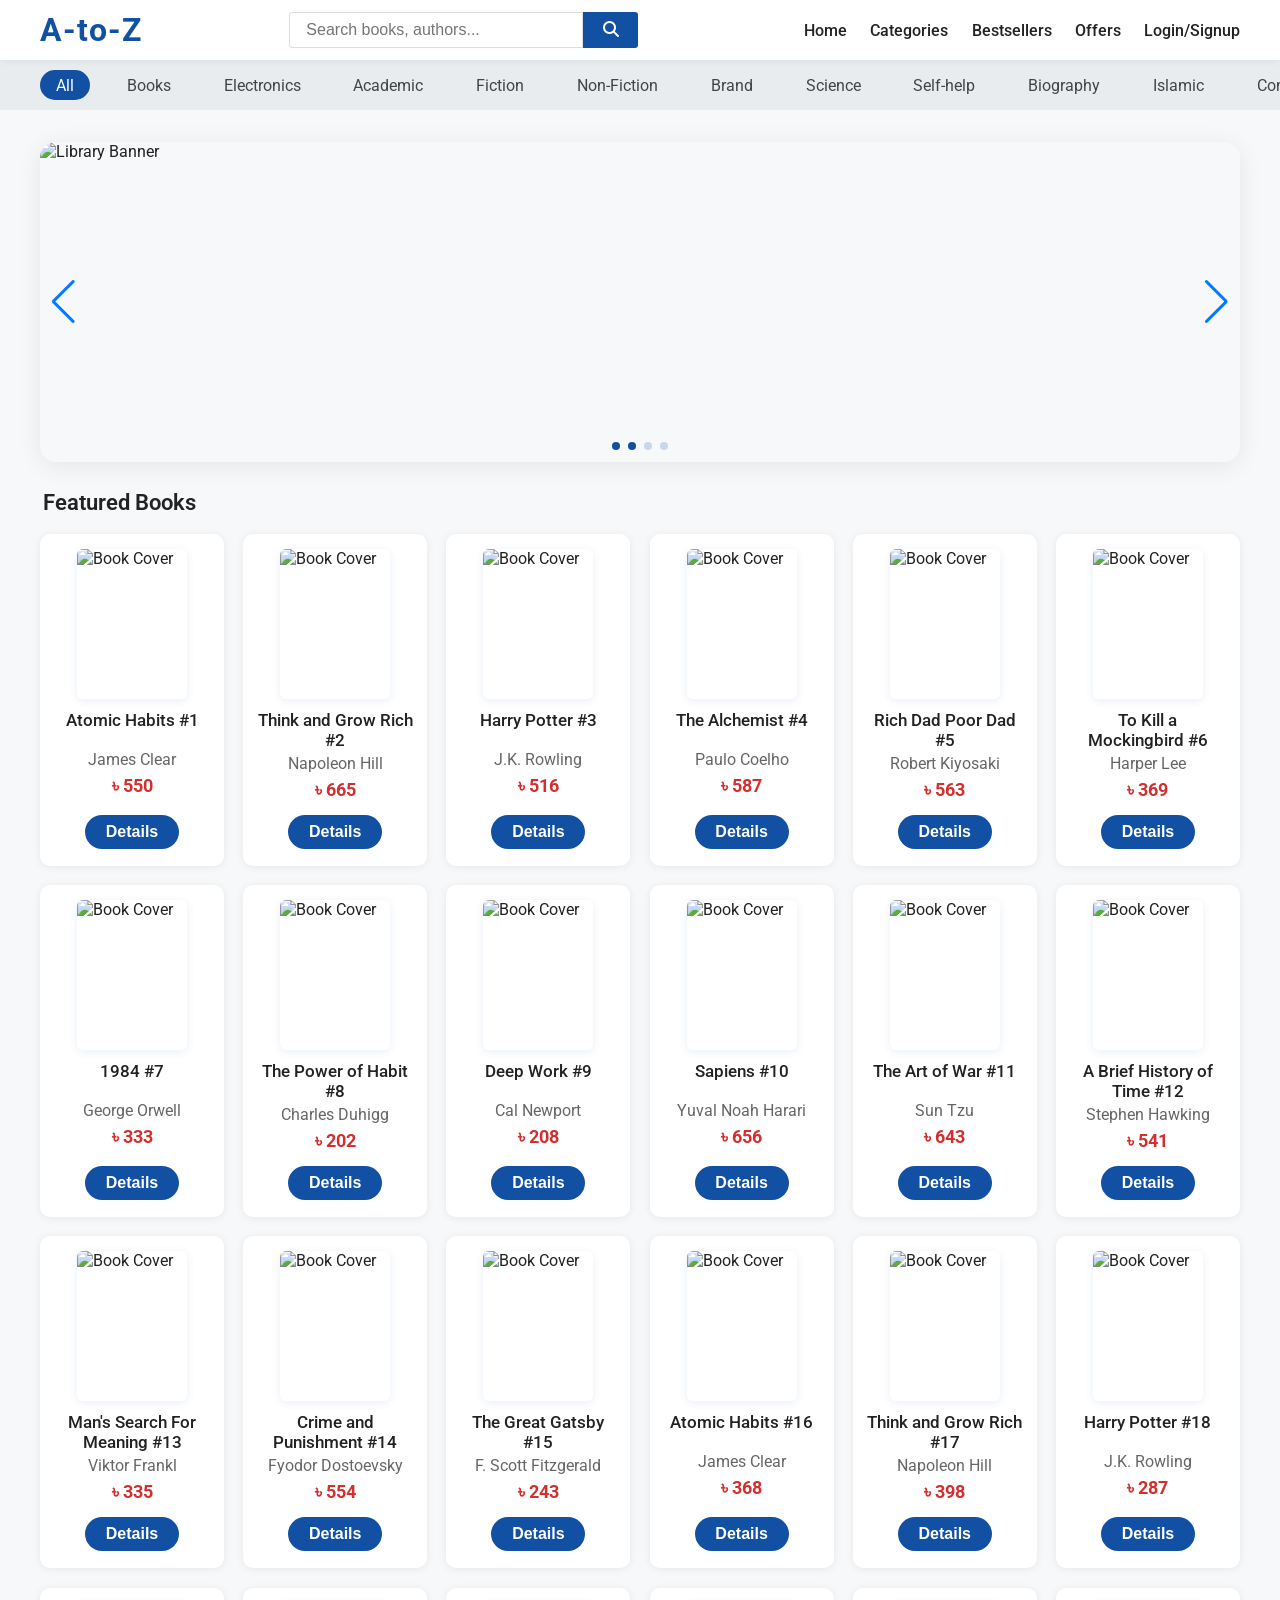
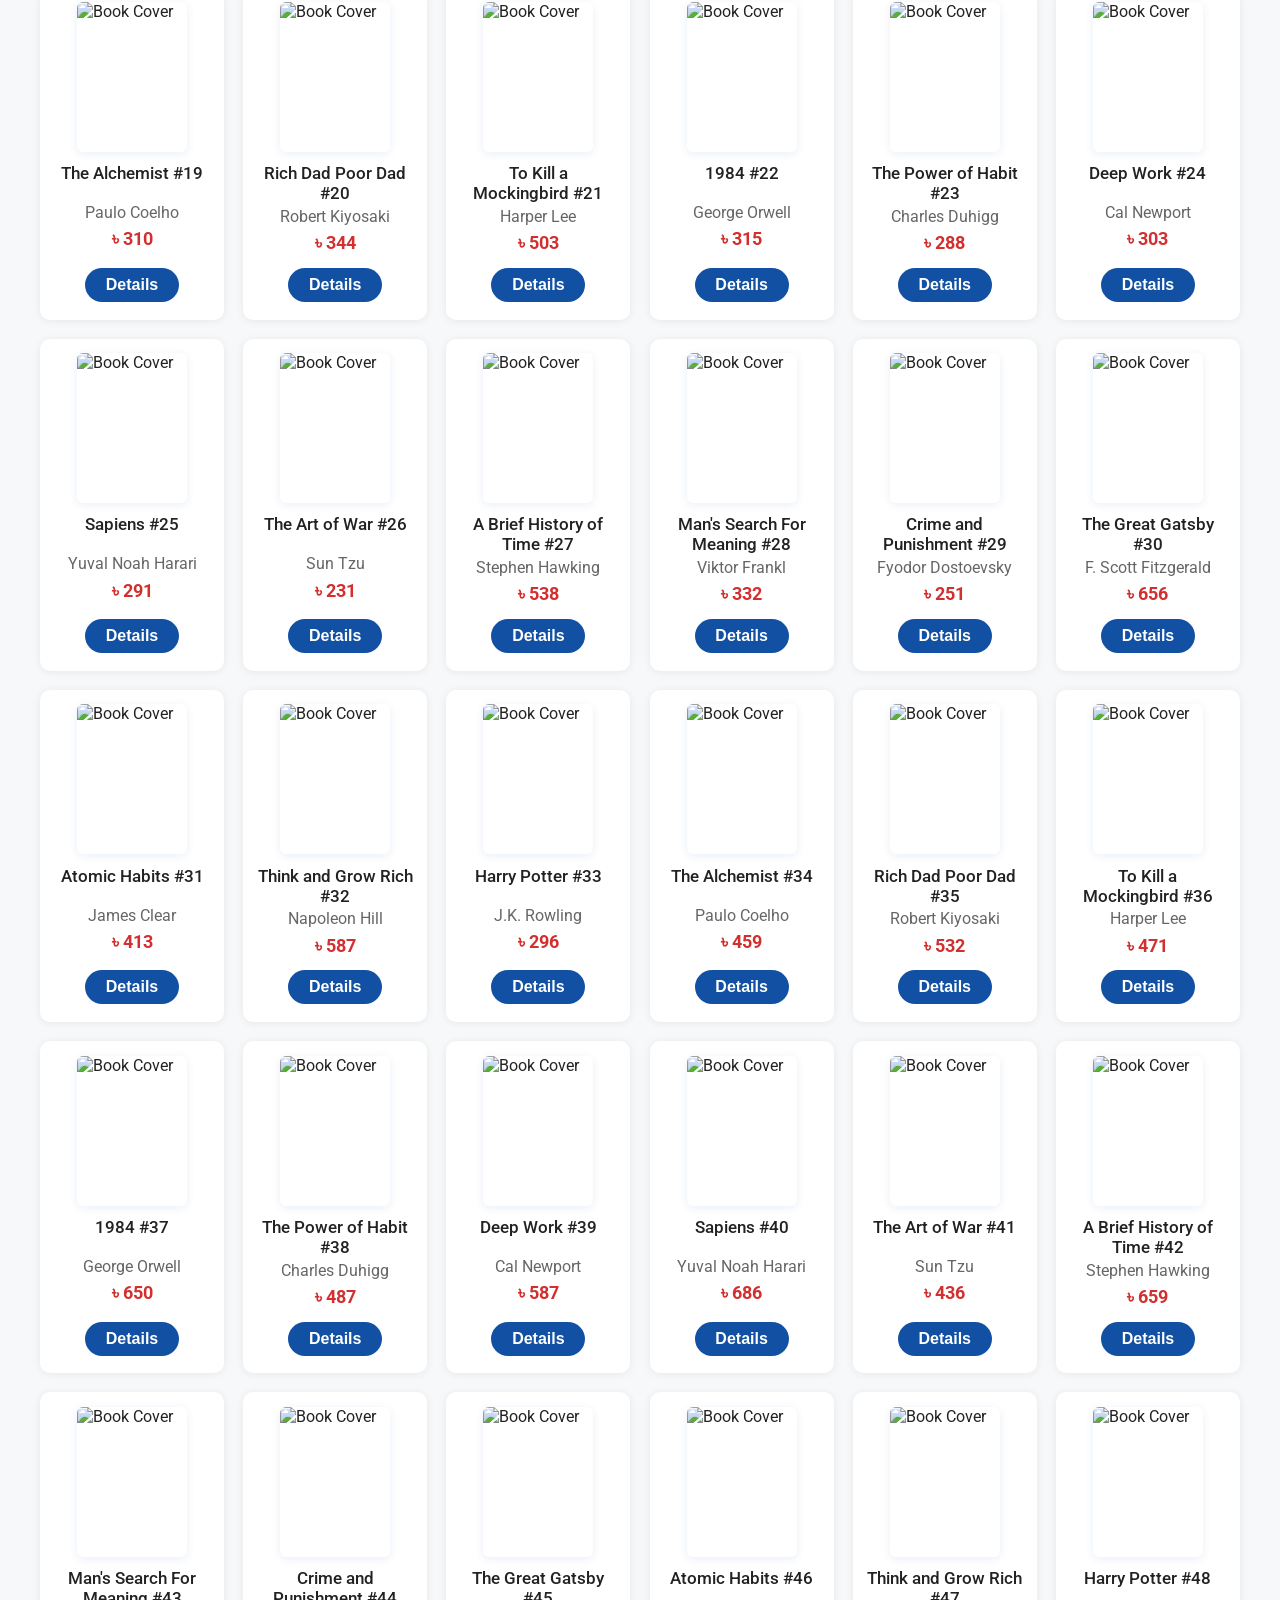
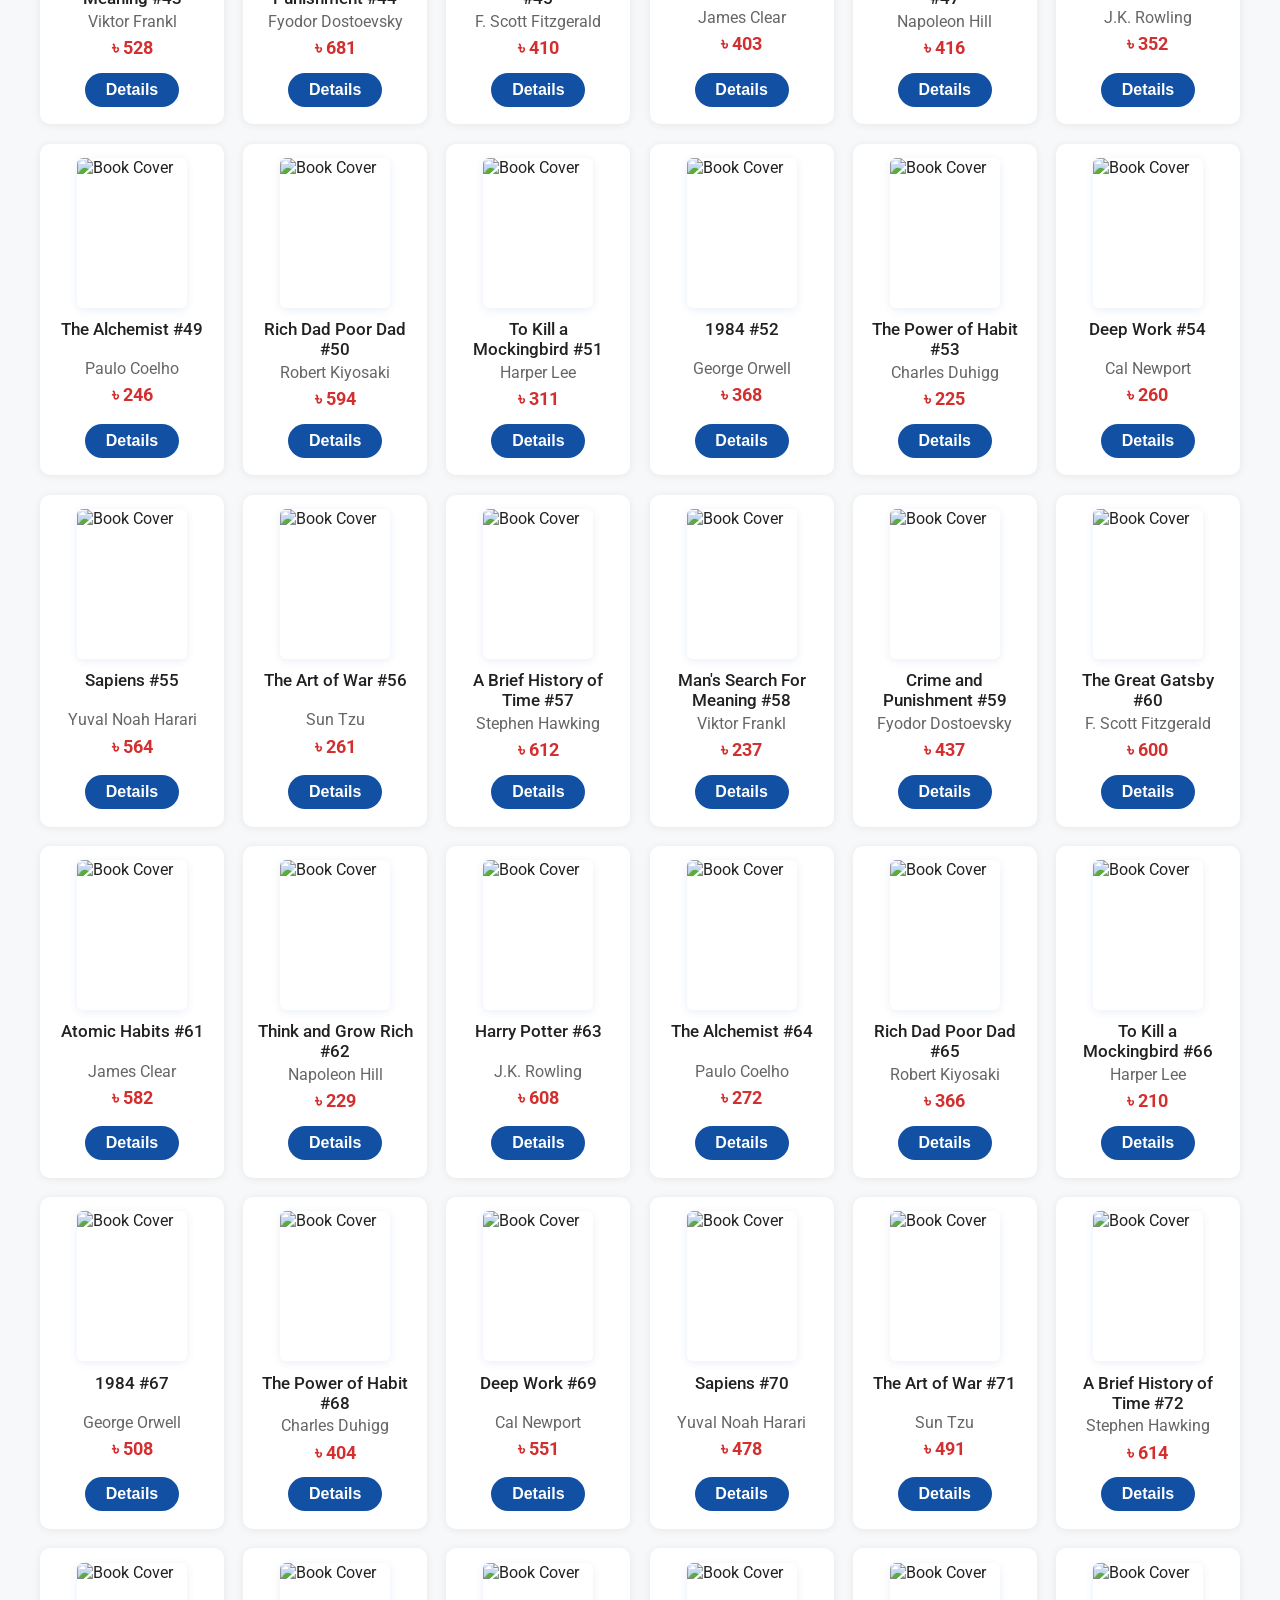
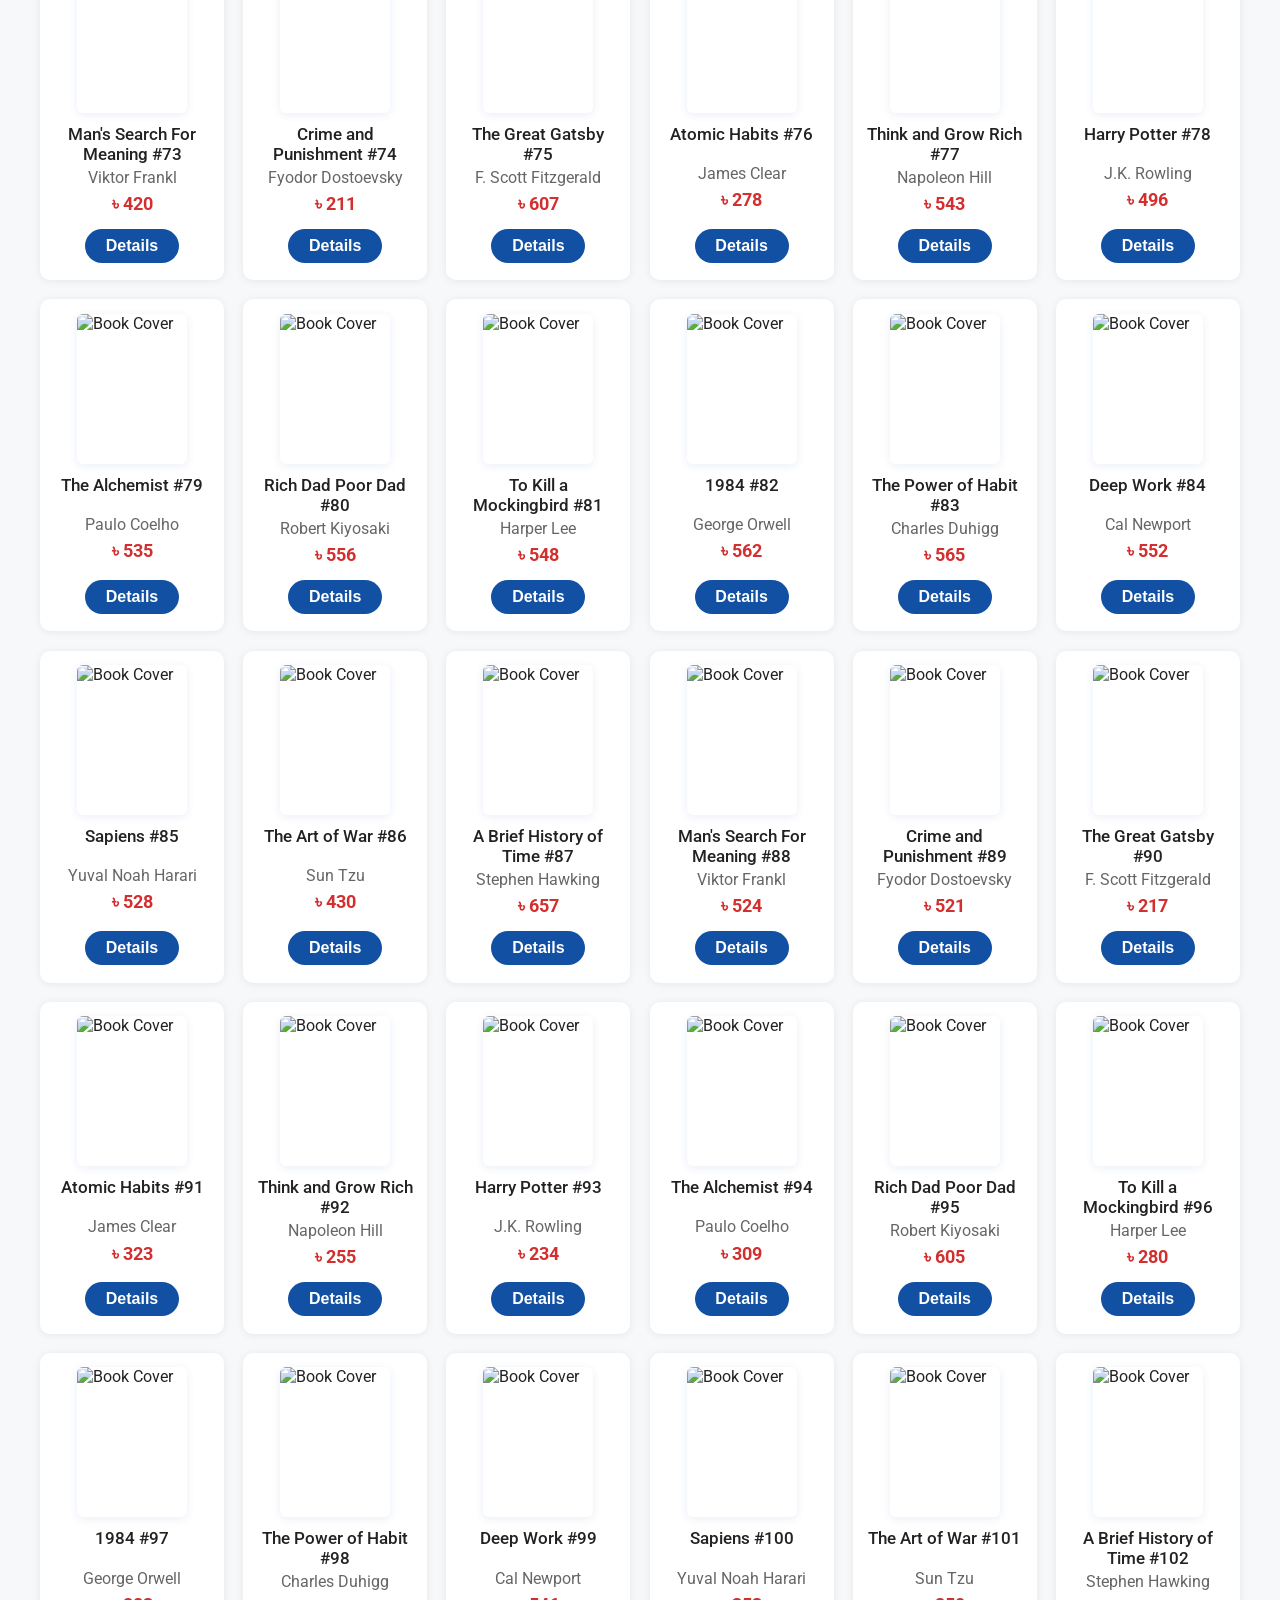
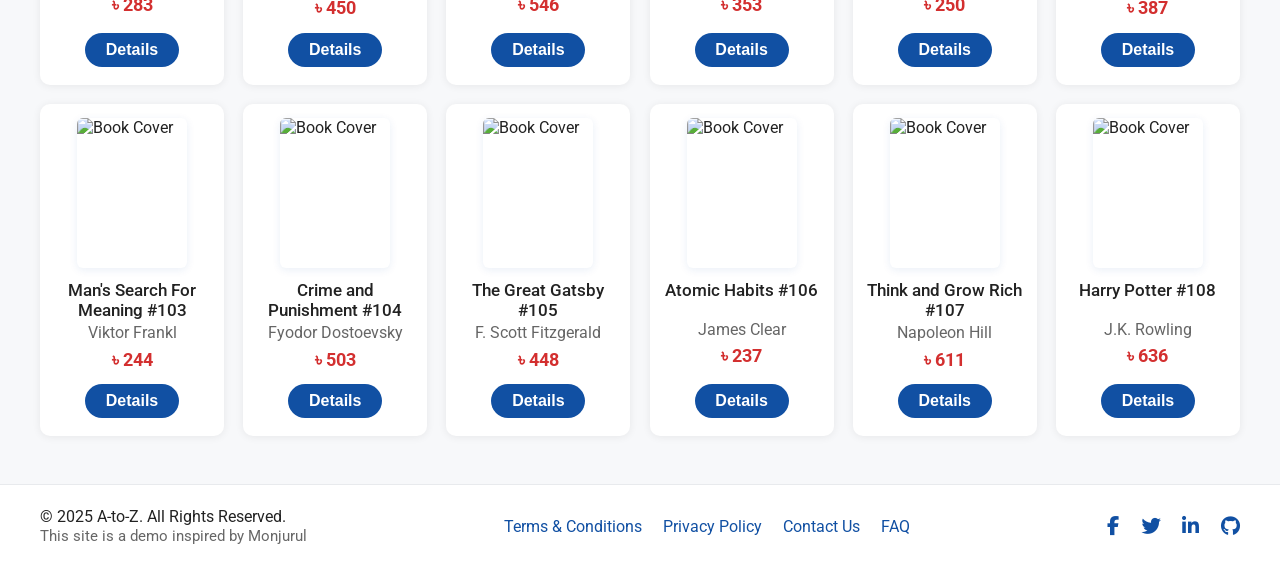
==== commit d7bd2080: "Update index.html" ====
--- a/index.html
+++ b/index.html
@@ -283,6 +283,7 @@
 <div class="cat-menu">
   <div class="cat-menu-container">
     <a href="#" class="active">All</a>
+    <a href="books.html">Books</a>
     <a href="electronics.html">Electronics</a>
     <a href="https://economics-2.github.io/ebook-page/#">Academic</a>
     <a href="https://economics-2.github.io/starshop/browse.html">Fiction</a>
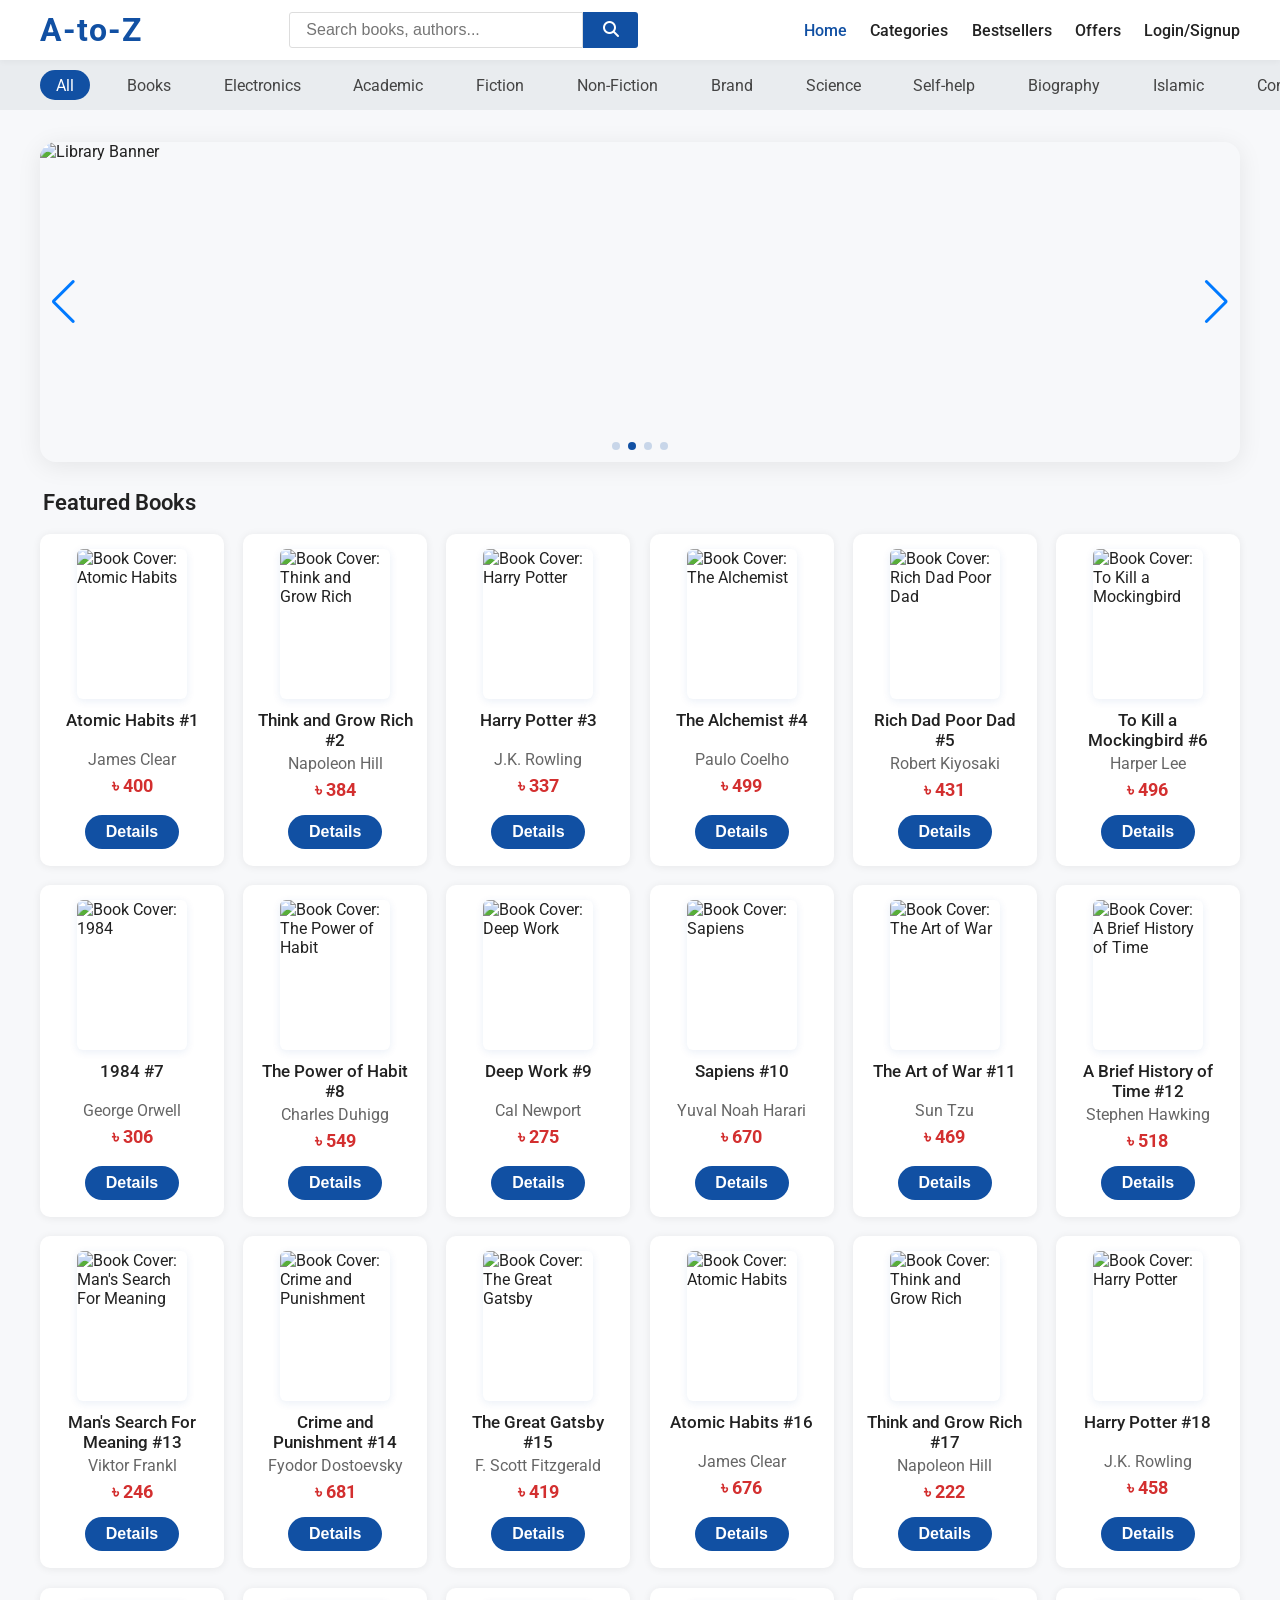
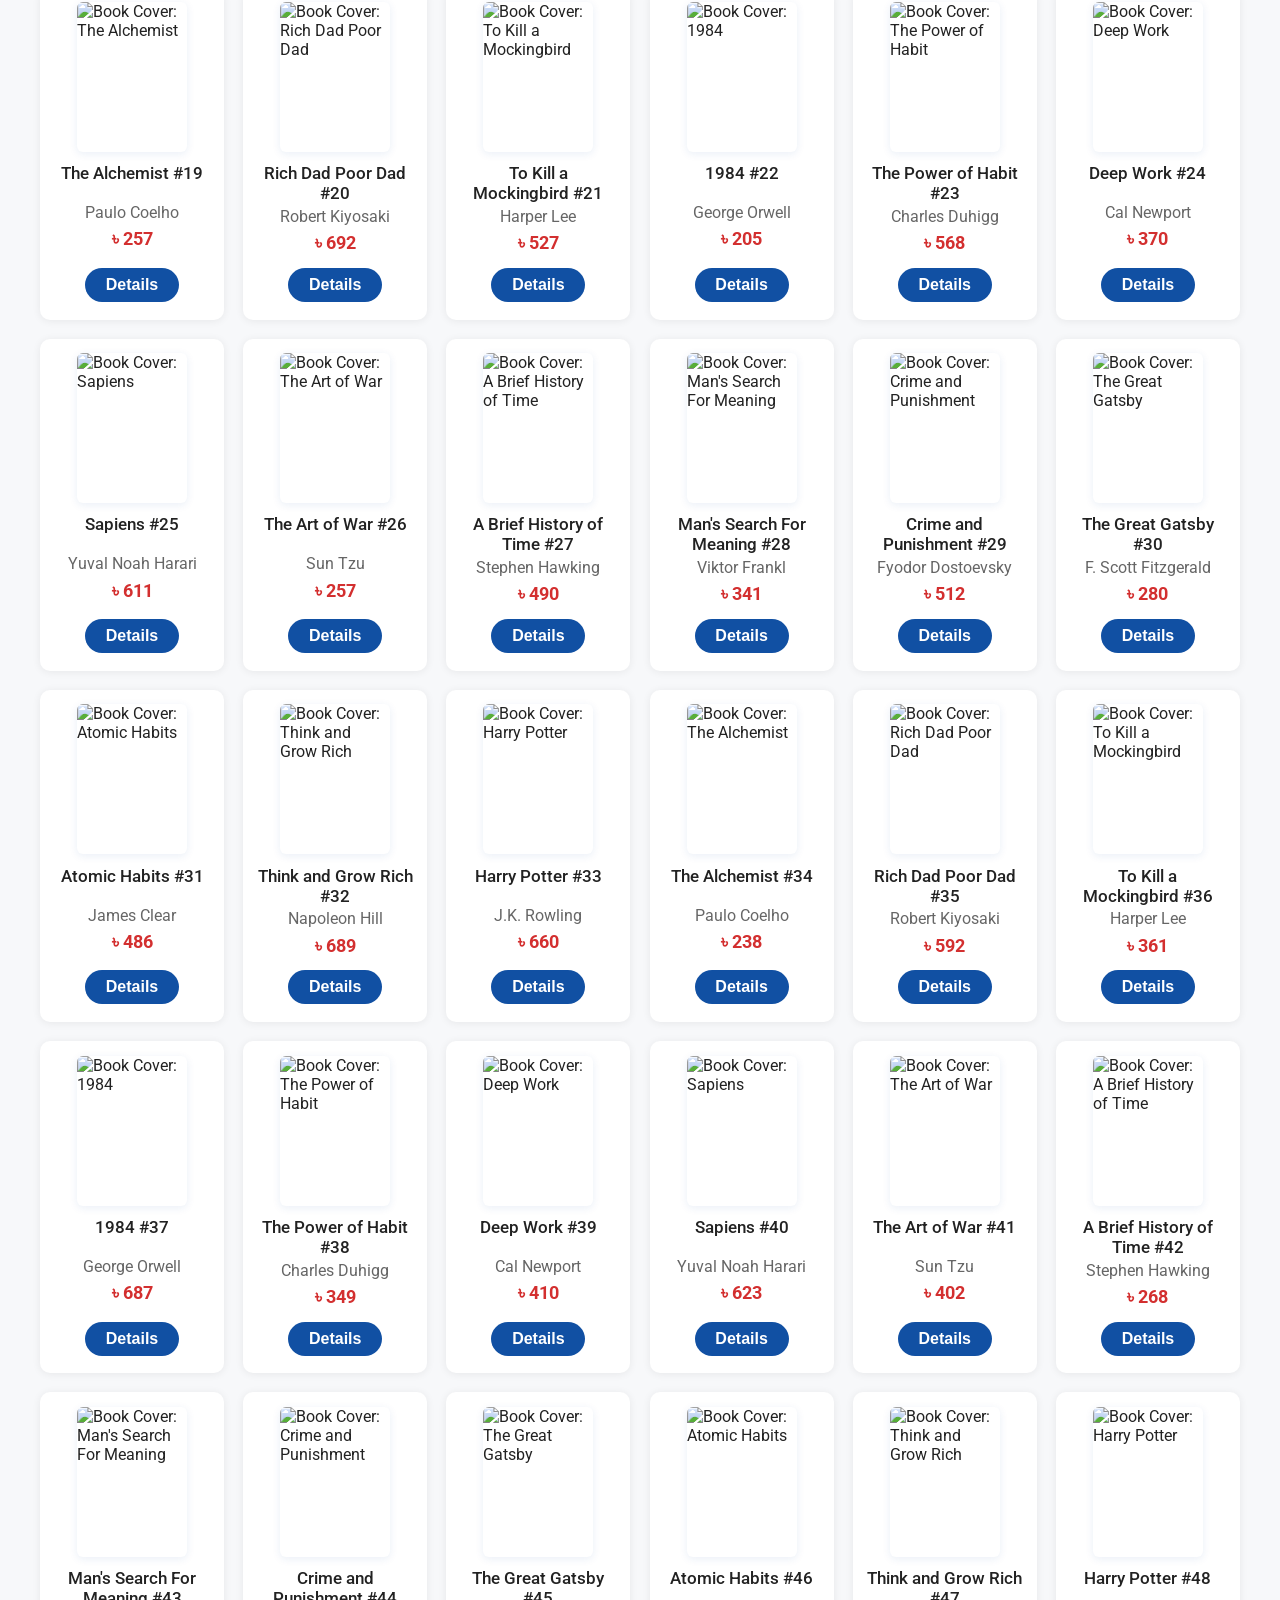
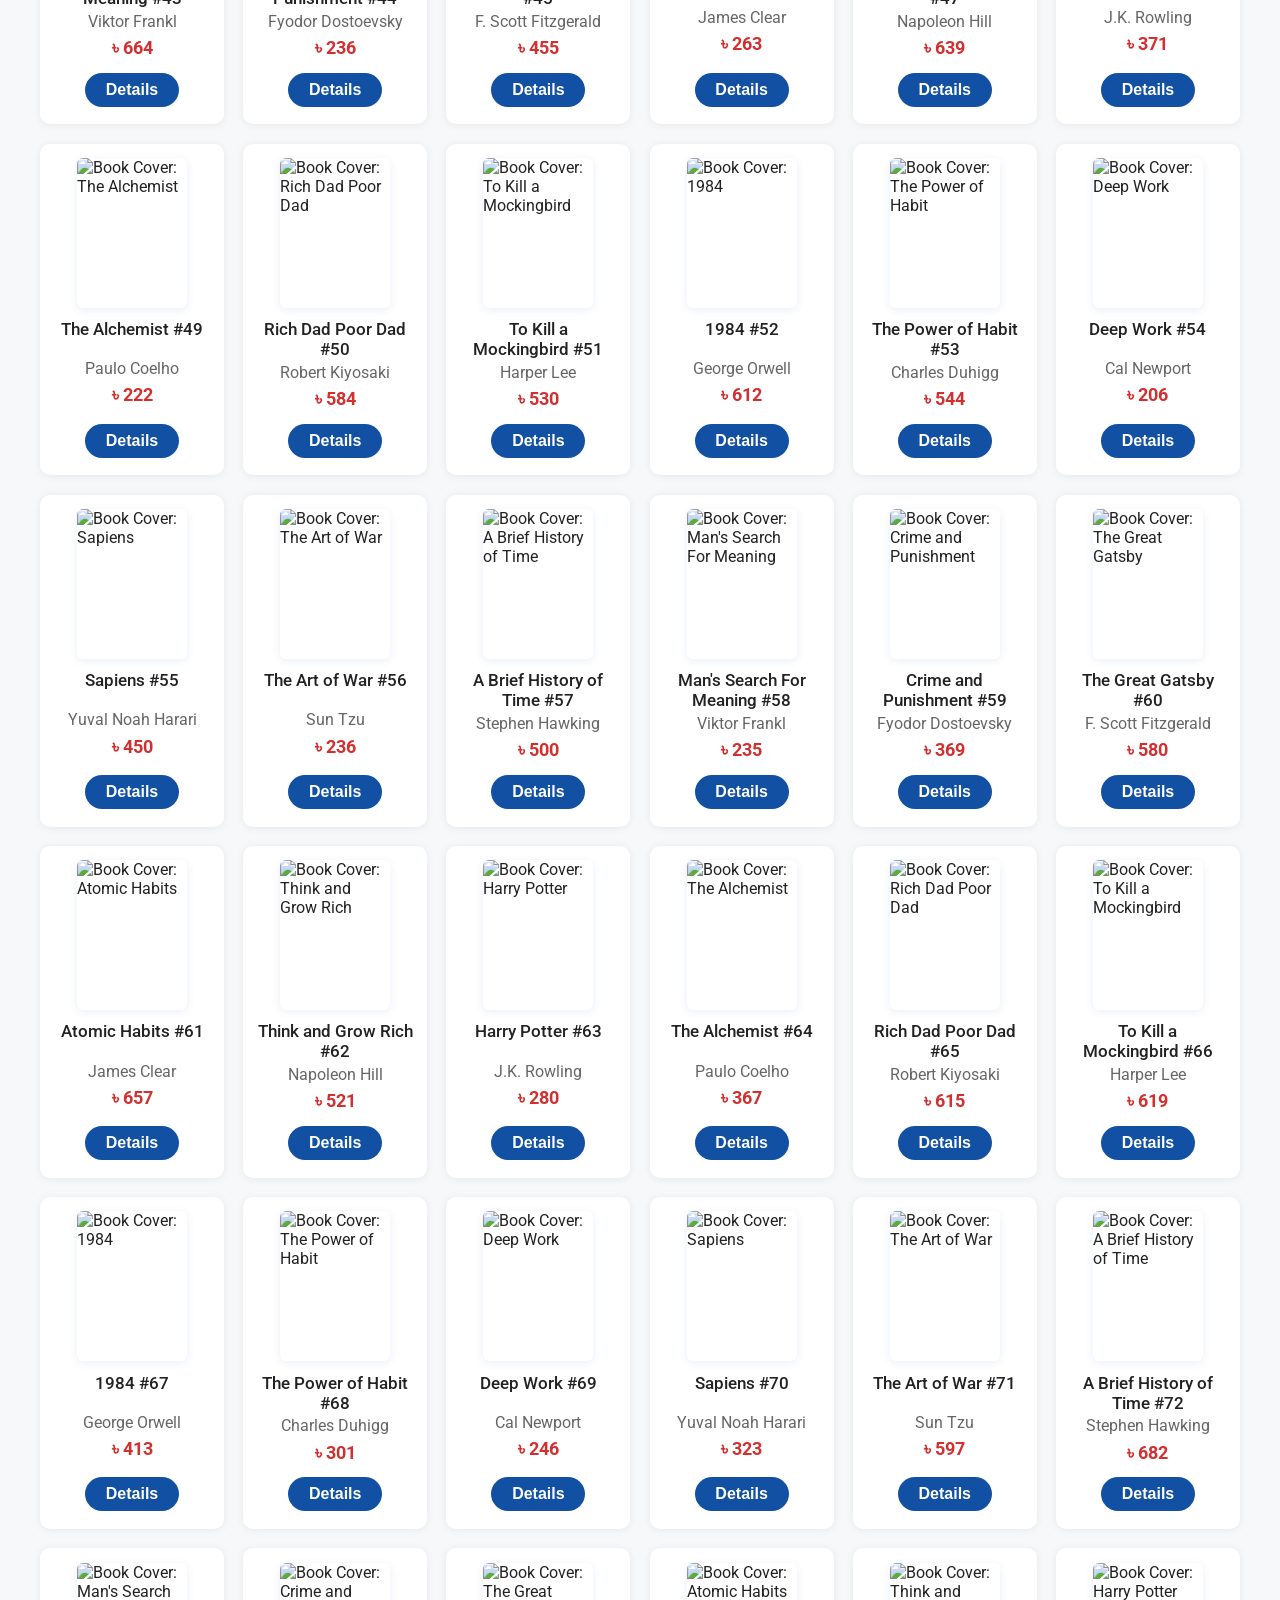
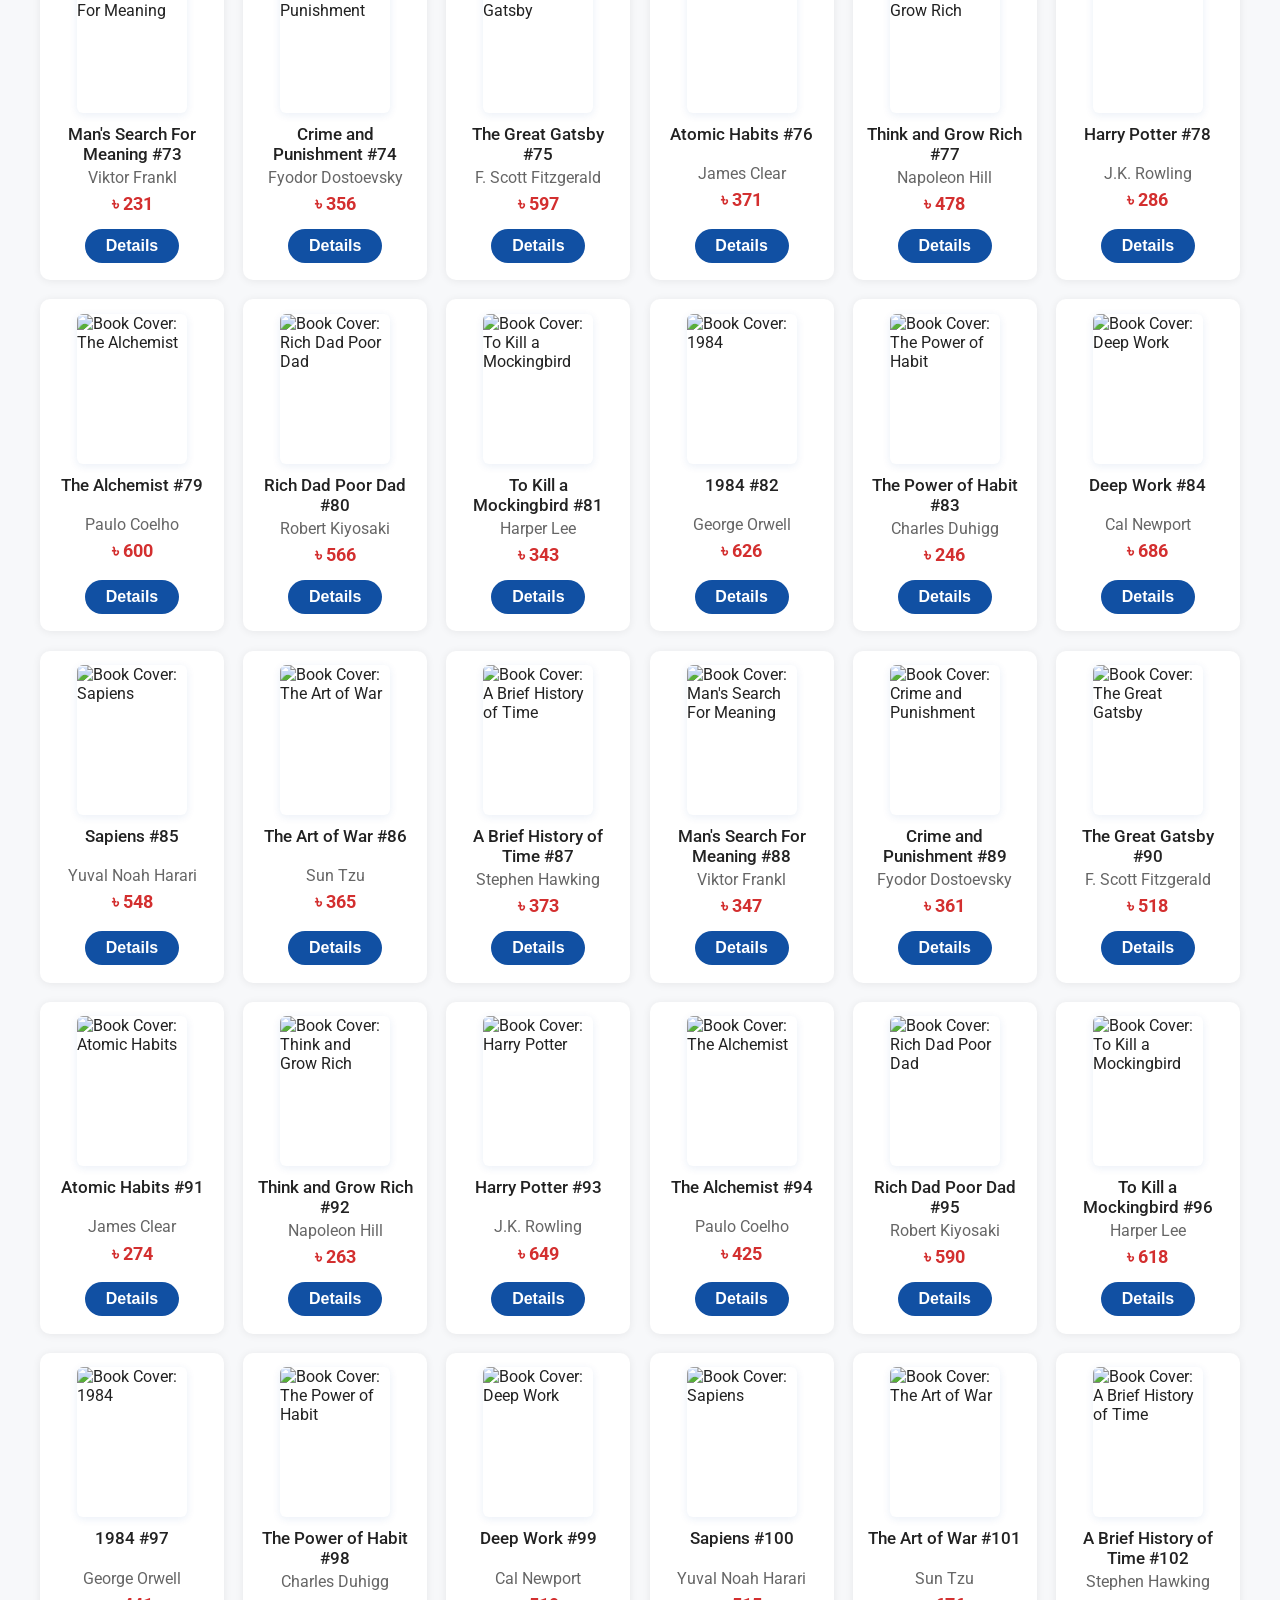
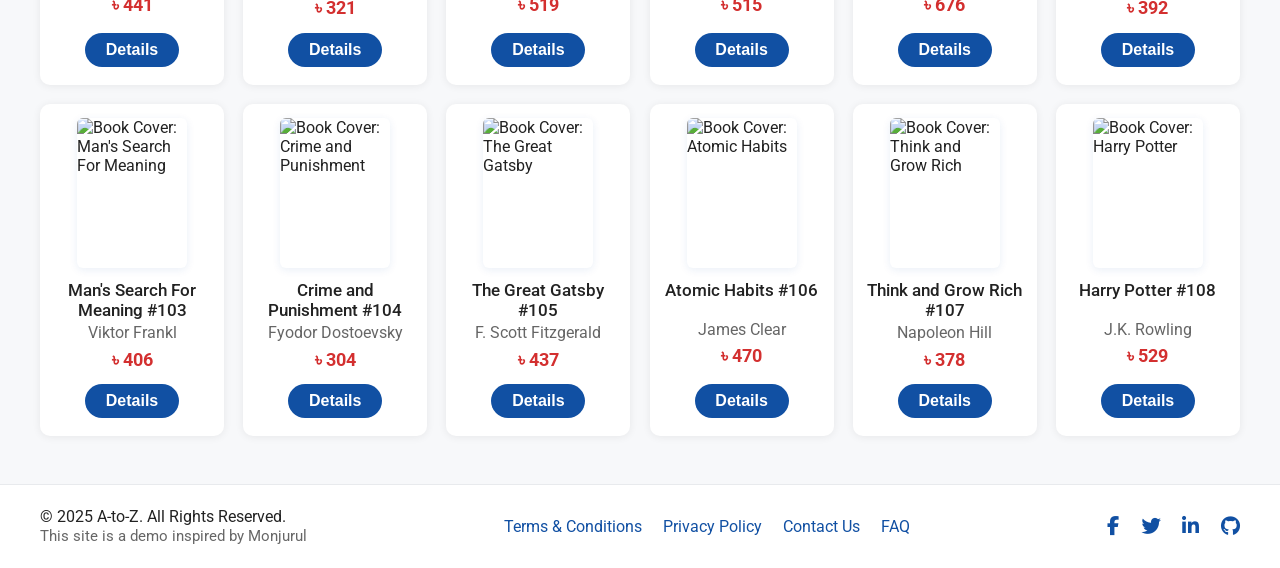
==== commit 135f2411: "Update index.html" ====
--- a/index.html
+++ b/index.html
@@ -4,283 +4,33 @@
   <meta charset="UTF-8">
   <title>A-to-Z eBook Shop</title>
   <meta name="viewport" content="width=device-width, initial-scale=1.0">
-  <!-- Google Fonts & SwiperJS -->
+  <!-- Google Fonts & SwiperJS & FontAwesome -->
   <link href="https://fonts.googleapis.com/css?family=Roboto:400,700&display=swap" rel="stylesheet">
   <link rel="stylesheet" href="https://cdn.jsdelivr.net/npm/swiper@11/swiper-bundle.min.css"/>
   <link rel="stylesheet" href="https://cdnjs.cloudflare.com/ajax/libs/font-awesome/6.4.2/css/all.min.css">
-  <style>
-    body {
-      font-family: 'Roboto', sans-serif;
-      background: #f7f8fa;
-      margin: 0;
-      padding: 0;
-      color: #222;
-    }
-    /* Header */
-    header {
-      background: #fff;
-      box-shadow: 0 2px 6px rgba(0,0,0,0.04);
-      position: sticky;
-      top: 0;
-      z-index: 100;
-    }
-    .top-bar {
-      display: flex;
-      justify-content: space-between;
-      align-items: center;
-      max-width: 1200px;
-      margin: auto;
-      padding: 0.7rem 1rem;
-    }
-    .logo {
-      font-size: 2rem;
-      color: #1150a3;
-      font-weight: bold;
-      text-decoration: none;
-      letter-spacing: 1px;
-    }
-    .search-bar {
-      flex: 1;
-      display: flex;
-      justify-content: center;
-      margin: 0 2rem;
-    }
-    .search-bar input {
-      padding: 0.5rem 1rem;
-      border: 1px solid #ddd;
-      border-radius: 3px 0 0 3px;
-      width: 260px;
-      font-size: 1rem;
-      outline: none;
-    }
-    .search-bar button {
-      padding: 0.55rem 1.2rem;
-      background: #1150a3;
-      border: none;
-      color: #fff;
-      border-radius: 0 3px 3px 0;
-      cursor: pointer;
-      font-weight: bold;
-      font-size: 1rem;
-      outline: none;
-      transition: background 0.2s;
-    }
-    .search-bar button:hover {
-      background: #0a3671;
-    }
-    .nav-links a {
-      margin-left: 1.2rem;
-      color: #222;
-      text-decoration: none;
-      font-weight: 500;
-      transition: color 0.2s;
-      font-size: 1rem;
-    }
-    .nav-links a:hover {
-      color: #1150a3;
-    }
-    /* Category Menu */
-    .cat-menu {
-      background: #e9ecef;
-      padding: 0.6rem 0;
-      overflow-x: auto;
-    }
-    .cat-menu-container {
-      max-width: 1200px;
-      margin: auto;
-      display: flex;
-      gap: 1.3rem;
-      align-items: center;
-    }
-    .cat-menu a {
-      color: #444;
-      text-decoration: none;
-      padding: 0.35rem 1rem;
-      border-radius: 18px;
-      font-size: 1rem;
-      background: transparent;
-      transition: background 0.2s, color 0.2s;
-      white-space: nowrap;
-    }
-    .cat-menu a:hover, .cat-menu a.active {
-      background: #1150a3;
-      color: #fff;
-    }
-    /* Banner / Slider */
-    .swiper {
-      max-width: 1200px;
-      margin: 2rem auto 1.5rem auto;
-      border-radius: 16px;
-      box-shadow: 0 4px 24px rgba(0,0,0,0.08);
-      overflow: hidden;
-    }
-    .swiper-slide img {
-      width: 100%;
-      height: 320px;
-      object-fit: cover;
-      display: block;
-    }
-    .swiper-pagination-bullet {
-      background: #1150a3 !important;
-    }
-    /* Section Titles */
-    .section-title {
-      font-size: 1.4rem;
-      font-weight: 600;
-      margin-bottom: 1.2rem;
-      margin-left: 0.2rem;
-    }
-    /* Product Grid */
-    .main-content {
-      max-width: 1200px;
-      margin: 1.7rem auto;
-    }
-    .product-grid {
-      display: grid;
-      grid-template-columns: repeat(auto-fit, minmax(170px, 1fr));
-      gap: 1.2rem;
-    }
-    .product-card {
-      background: #fff;
-      border-radius: 10px;
-      box-shadow: 0 1px 8px rgba(0,0,0,0.07);
-      padding: 0.9rem 0.9rem 1.1rem 0.9rem;
-      display: flex;
-      flex-direction: column;
-      align-items: center;
-      transition: transform 0.15s, box-shadow 0.15s;
-      min-height: 300px;
-      position: relative;
-    }
-    .product-card:hover {
-      transform: translateY(-7px) scale(1.025);
-      box-shadow: 0 4px 24px rgba(0,0,0,0.13);
-      z-index: 2;
-    }
-    .product-card img {
-      width: 110px;
-      height: 150px;
-      object-fit: cover;
-      border-radius: 6px;
-      margin-bottom: 0.7rem;
-      box-shadow: 0 2px 8px rgba(17,80,163,.09);
-    }
-    .product-title {
-      font-weight: 500;
-      font-size: 1.08rem;
-      margin-bottom: 0.3rem;
-      text-align: center;
-      min-height: 2.1em;
-    }
-    .product-author {
-      font-size: 0.97rem;
-      color: #666;
-      margin-bottom: 0.45rem;
-    }
-    .product-price {
-      color: #d32f2f;
-      font-size: 1.1rem;
-      font-weight: 700;
-      margin-bottom: 0.4rem;
-    }
-    .product-action {
-      margin-top: auto;
-      width: 100%;
-      display: flex;
-      justify-content: center;
-    }
-    .product-action button {
-      background: #1150a3;
-      color: #fff;
-      border: none;
-      border-radius: 20px;
-      padding: 0.5rem 1.3rem;
-      font-weight: 600;
-      cursor: pointer;
-      transition: background 0.16s;
-      font-size: 1rem;
-    }
-    .product-action button:hover {
-      background: #0a3671;
-    }
-    /* Footer */
-    footer {
-      background: #fff;
-      margin-top: 3rem;
-      border-top: 1px solid #e8eaed;
-    }
-    .footer-content {
-      max-width: 1200px;
-      margin: auto;
-      padding: 1.4rem 0;
-      display: flex;
-      justify-content: space-between;
-      align-items: center;
-      color: #222;
-      font-size: 1rem;
-      flex-wrap: wrap;
-    }
-    .footer-links {
-      display: flex;
-      gap: 1.3rem;
-      flex-wrap: wrap;
-    }
-    .footer-links a {
-      color: #1150a3;
-      text-decoration: none;
-      font-size: 1rem;
-      transition: color 0.17s;
-    }
-    .footer-links a:hover {
-      color: #0a3671;
-    }
-    .social-links a {
-      color: #1150a3;
-      margin-left: 1.1rem;
-      font-size: 1.22rem;
-      transition: color 0.19s;
-      text-decoration: none;
-    }
-    .social-links a:first-child { margin-left: 0;}
-    .social-links a:hover {
-      color: #d32f2f;
-    }
-    @media (max-width: 900px) {
-      .banner-content { flex-direction: column; text-align: center; }
-      .main-content, .footer-content, .top-bar, .cat-menu-container { padding-left: 1rem; padding-right: 1rem;}
-    }
-    @media (max-width: 700px) {
-      .top-bar { flex-direction: column; gap: 0.7rem; }
-      .main-content { margin: 1.2rem auto;}
-      .product-grid { grid-template-columns: 1fr 1fr; }
-    }
-    @media (max-width: 500px) {
-      .product-grid { grid-template-columns: 1fr; }
-      .footer-content { flex-direction: column; gap: 1rem; }
-    }
-  </style>
+  <link rel="stylesheet" href="styles.css">
 </head>
 <body>
 
 <header>
   <div class="top-bar">
-    <a class="logo" href="#">A-to-Z</a>
-    <form class="search-bar" action="#" method="get">
-      <input type="text" placeholder="Search books, authors...">
-      <button type="submit"><i class="fas fa-search"></i></button>
+    <a class="logo" href="#" aria-label="A-to-Z Home">A-to-Z</a>
+    <form class="search-bar" action="#" method="get" role="search" aria-label="Book search">
+      <input type="text" placeholder="Search books, authors..." name="q" aria-label="Search books or authors">
+      <button type="submit" aria-label="Search"><i class="fas fa-search"></i></button>
     </form>
-    <div class="nav-links">
-      <a href="#">Home</a>
+    <nav class="nav-links" aria-label="Main navigation">
+      <a href="#" class="active">Home</a>
       <a href="#">Categories</a>
       <a href="#">Bestsellers</a>
       <a href="offer.html">Offers</a>
       <a href="login.html">Login/Signup</a>
-    </div>
+    </nav>
   </div>
 </header>
 
 <!-- Category Menu -->
-<div class="cat-menu">
+<nav class="cat-menu" aria-label="Category Menu">
   <div class="cat-menu-container">
     <a href="#" class="active">All</a>
     <a href="books.html">Books</a>
@@ -299,10 +49,10 @@
     <a href="#">Health</a>
     <a href="#">More</a>
   </div>
-</div>
+</nav>
 
 <!-- Banner / Slider -->
-<div class="swiper">
+<div class="swiper" aria-label="Featured banners">
   <div class="swiper-wrapper">
     <div class="swiper-slide"><img src="https://images.unsplash.com/photo-1512820790803-83ca734da794?auto=format&fit=crop&w=1200&q=80" alt="Books Banner"></div>
     <div class="swiper-slide"><img src="https://images.unsplash.com/photo-1465101046530-73398c7f28ca?auto=format&fit=crop&w=1200&q=80" alt="Library Banner"></div>
@@ -310,8 +60,8 @@
     <div class="swiper-slide"><img src="https://images.unsplash.com/photo-1495446815901-a7297e633e8c?auto=format&fit=crop&w=1200&q=80" alt="Study Banner"></div>
   </div>
   <div class="swiper-pagination"></div>
-  <div class="swiper-button-next"></div>
-  <div class="swiper-button-prev"></div>
+  <div class="swiper-button-next" tabindex="0" aria-label="Next slide"></div>
+  <div class="swiper-button-prev" tabindex="0" aria-label="Previous slide"></div>
 </div>
 
 <!-- Product Grid Section -->
@@ -329,74 +79,23 @@
       &copy; 2025 A-to-Z. All Rights Reserved.<br>
       <span style="font-size:0.96em;color:#666;">This site is a demo inspired by Monjurul</span>
     </div>
-    <div class="footer-links">
+    <nav class="footer-links" aria-label="Footer navigation">
       <a href="https://economics-2.github.io/ebook-page/#">Terms &amp; Conditions</a>
       <a href="https://economics-2.github.io/ebook-page/#">Privacy Policy</a>
       <a href="https://economics-2.github.io/ebook-page/#">Contact Us</a>
       <a href="https://economics-2.github.io/ebook-page/#">FAQ</a>
-    </div>
-    <div class="social-links">
-      <a href="https://economics-2.github.io/ebook-page/#"><i class="fab fa-facebook-f"></i></a>
-      <a href="https://economics-2.github.io/ebook-page/#"><i class="fab fa-twitter"></i></a>
-      <a href="https://economics-2.github.io/ebook-page/#"><i class="fab fa-linkedin-in"></i></a>
-      <a href="https://economics-2.github.io/ebook-page/#"><i class="fab fa-github"></i></a>
+    </nav>
+    <div class="social-links" aria-label="Social media">
+      <a href="https://economics-2.github.io/ebook-page/#" aria-label="Facebook"><i class="fab fa-facebook-f"></i></a>
+      <a href="https://economics-2.github.io/ebook-page/#" aria-label="Twitter"><i class="fab fa-twitter"></i></a>
+      <a href="https://economics-2.github.io/ebook-page/#" aria-label="LinkedIn"><i class="fab fa-linkedin-in"></i></a>
+      <a href="https://economics-2.github.io/ebook-page/#" aria-label="GitHub"><i class="fab fa-github"></i></a>
     </div>
   </div>
 </footer>
 
 <!-- SwiperJS & Products Script -->
 <script src="https://cdn.jsdelivr.net/npm/swiper@11/swiper-bundle.min.js"></script>
-<script>
-  var swiper = new Swiper('.swiper', {
-    loop: true,
-    autoplay: { delay: 3300 },
-    pagination: { el: '.swiper-pagination', clickable: true },
-    navigation: { nextEl: '.swiper-button-next', prevEl: '.swiper-button-prev' }
-  });
-
-  // Generate 100+ dummy products
-  const productGrid = document.getElementById('product-grid');
-  const dummyTitles = [
-    "The Great Gatsby", "Atomic Habits", "Think and Grow Rich", "Harry Potter", "The Alchemist",
-    "Rich Dad Poor Dad", "To Kill a Mockingbird", "1984", "The Power of Habit", "Deep Work",
-    "Sapiens", "The Art of War", "A Brief History of Time", "Man's Search For Meaning", "Crime and Punishment"
-  ];
-  const dummyAuthors = [
-    "F. Scott Fitzgerald", "James Clear", "Napoleon Hill", "J.K. Rowling", "Paulo Coelho",
-    "Robert Kiyosaki", "Harper Lee", "George Orwell", "Charles Duhigg", "Cal Newport",
-    "Yuval Noah Harari", "Sun Tzu", "Stephen Hawking", "Viktor Frankl", "Fyodor Dostoevsky"
-  ];
-  const dummyCovers = [
-    "https://covers.openlibrary.org/b/id/10594783-L.jpg",
-    "https://covers.openlibrary.org/b/id/11153290-L.jpg",
-    "https://covers.openlibrary.org/b/id/10465294-L.jpg",
-    "https://covers.openlibrary.org/b/id/10958378-L.jpg",
-    "https://covers.openlibrary.org/b/id/10709119-L.jpg",
-    "https://covers.openlibrary.org/b/id/11032768-L.jpg",
-    "https://covers.openlibrary.org/b/id/8225267-L.jpg",
-    "https://covers.openlibrary.org/b/id/7222246-L.jpg",
-    "https://covers.openlibrary.org/b/id/8369251-L.jpg",
-    "https://covers.openlibrary.org/b/id/10594891-L.jpg",
-    "https://covers.openlibrary.org/b/id/10594679-L.jpg",
-    "https://covers.openlibrary.org/b/id/10594752-L.jpg",
-    "https://covers.openlibrary.org/b/id/10594678-L.jpg",
-    "https://covers.openlibrary.org/b/id/10594680-L.jpg",
-    "https://covers.openlibrary.org/b/id/10594681-L.jpg"
-  ];
-
-  for(let i=1; i<=108; i++) {
-    const idx = i % dummyTitles.length;
-    const price = Math.floor(Math.random()*500+200);
-    productGrid.innerHTML += `
-      <div class="product-card">
-        <img src="${dummyCovers[idx]}" alt="Book Cover">
-        <div class="product-title">${dummyTitles[idx]} #${i}</div>
-        <div class="product-author">${dummyAuthors[idx]}</div>
-        <div class="product-price">৳ ${price}</div>
-        <div class="product-action"><button>Details</button></div>
-      </div>
-    `;
-  }
-</script>
+<script src="script.js"></script>
 </body>
 </html>
--- a/styles.css
+++ b/styles.css
@@ -0,0 +1,273 @@
+:root {
+  --color-primary: #1150a3;
+  --color-primary-dark: #0a3671;
+  --color-danger: #d32f2f;
+  --color-bg: #f7f8fa;
+  --color-text: #222;
+  --color-muted: #666;
+  --max-width: 1200px;
+  --transition: 0.2s;
+  --border-radius: 10px;
+  --box-shadow: 0 1px 8px rgba(0,0,0,0.07);
+}
+
+body {
+  font-family: 'Roboto', sans-serif;
+  background: var(--color-bg);
+  margin: 0;
+  padding: 0;
+  color: var(--color-text);
+}
+
+/* Header */
+header {
+  background: #fff;
+  box-shadow: 0 2px 6px rgba(0,0,0,0.04);
+  position: sticky;
+  top: 0;
+  z-index: 100;
+}
+.top-bar {
+  display: flex;
+  justify-content: space-between;
+  align-items: center;
+  max-width: var(--max-width);
+  margin: auto;
+  padding: 0.7rem 1rem;
+}
+.logo {
+  font-size: 2rem;
+  color: var(--color-primary);
+  font-weight: bold;
+  text-decoration: none;
+  letter-spacing: 1px;
+}
+.search-bar {
+  flex: 1;
+  display: flex;
+  justify-content: center;
+  margin: 0 2rem;
+}
+.search-bar input {
+  padding: 0.5rem 1rem;
+  border: 1px solid #ddd;
+  border-radius: 3px 0 0 3px;
+  width: 260px;
+  font-size: 1rem;
+  outline: none;
+  transition: border var(--transition);
+}
+.search-bar input:focus {
+  border-color: var(--color-primary);
+}
+.search-bar button {
+  padding: 0.55rem 1.2rem;
+  background: var(--color-primary);
+  border: none;
+  color: #fff;
+  border-radius: 0 3px 3px 0;
+  cursor: pointer;
+  font-weight: bold;
+  font-size: 1rem;
+  outline: none;
+  transition: background var(--transition);
+}
+.search-bar button:hover {
+  background: var(--color-primary-dark);
+}
+.nav-links a {
+  margin-left: 1.2rem;
+  color: var(--color-text);
+  text-decoration: none;
+  font-weight: 500;
+  transition: color var(--transition);
+  font-size: 1rem;
+}
+.nav-links a:hover, .nav-links a.active {
+  color: var(--color-primary);
+}
+
+/* Category Menu */
+.cat-menu {
+  background: #e9ecef;
+  padding: 0.6rem 0;
+  overflow-x: auto;
+}
+.cat-menu-container {
+  max-width: var(--max-width);
+  margin: auto;
+  display: flex;
+  gap: 1.3rem;
+  align-items: center;
+}
+.cat-menu a {
+  color: #444;
+  text-decoration: none;
+  padding: 0.35rem 1rem;
+  border-radius: 18px;
+  font-size: 1rem;
+  background: transparent;
+  transition: background var(--transition), color var(--transition);
+  white-space: nowrap;
+}
+.cat-menu a:hover, .cat-menu a.active {
+  background: var(--color-primary);
+  color: #fff;
+}
+
+/* Banner / Slider */
+.swiper {
+  max-width: var(--max-width);
+  margin: 2rem auto 1.5rem auto;
+  border-radius: 16px;
+  box-shadow: 0 4px 24px rgba(0,0,0,0.08);
+  overflow: hidden;
+}
+.swiper-slide img {
+  width: 100%;
+  height: 320px;
+  object-fit: cover;
+  display: block;
+}
+.swiper-pagination-bullet {
+  background: var(--color-primary) !important;
+}
+
+/* Section Titles */
+.section-title {
+  font-size: 1.4rem;
+  font-weight: 600;
+  margin-bottom: 1.2rem;
+  margin-left: 0.2rem;
+}
+
+/* Product Grid */
+.main-content {
+  max-width: var(--max-width);
+  margin: 1.7rem auto;
+}
+.product-grid {
+  display: grid;
+  grid-template-columns: repeat(auto-fit, minmax(170px, 1fr));
+  gap: 1.2rem;
+}
+.product-card {
+  background: #fff;
+  border-radius: var(--border-radius);
+  box-shadow: var(--box-shadow);
+  padding: 0.9rem 0.9rem 1.1rem 0.9rem;
+  display: flex;
+  flex-direction: column;
+  align-items: center;
+  transition: transform 0.15s, box-shadow 0.15s;
+  min-height: 300px;
+  position: relative;
+}
+.product-card:hover {
+  transform: translateY(-7px) scale(1.025);
+  box-shadow: 0 4px 24px rgba(0,0,0,0.13);
+  z-index: 2;
+}
+.product-card img {
+  width: 110px;
+  height: 150px;
+  object-fit: cover;
+  border-radius: 6px;
+  margin-bottom: 0.7rem;
+  box-shadow: 0 2px 8px rgba(17,80,163,.09);
+}
+.product-title {
+  font-weight: 500;
+  font-size: 1.08rem;
+  margin-bottom: 0.3rem;
+  text-align: center;
+  min-height: 2.1em;
+}
+.product-author {
+  font-size: 0.97rem;
+  color: var(--color-muted);
+  margin-bottom: 0.45rem;
+}
+.product-price {
+  color: var(--color-danger);
+  font-size: 1.1rem;
+  font-weight: 700;
+  margin-bottom: 0.4rem;
+}
+.product-action {
+  margin-top: auto;
+  width: 100%;
+  display: flex;
+  justify-content: center;
+}
+.product-action button {
+  background: var(--color-primary);
+  color: #fff;
+  border: none;
+  border-radius: 20px;
+  padding: 0.5rem 1.3rem;
+  font-weight: 600;
+  cursor: pointer;
+  transition: background 0.16s;
+  font-size: 1rem;
+}
+.product-action button:hover {
+  background: var(--color-primary-dark);
+}
+
+/* Footer */
+footer {
+  background: #fff;
+  margin-top: 3rem;
+  border-top: 1px solid #e8eaed;
+}
+.footer-content {
+  max-width: var(--max-width);
+  margin: auto;
+  padding: 1.4rem 0;
+  display: flex;
+  justify-content: space-between;
+  align-items: center;
+  color: var(--color-text);
+  font-size: 1rem;
+  flex-wrap: wrap;
+}
+.footer-links {
+  display: flex;
+  gap: 1.3rem;
+  flex-wrap: wrap;
+}
+.footer-links a {
+  color: var(--color-primary);
+  text-decoration: none;
+  font-size: 1rem;
+  transition: color 0.17s;
+}
+.footer-links a:hover {
+  color: var(--color-primary-dark);
+}
+.social-links a {
+  color: var(--color-primary);
+  margin-left: 1.1rem;
+  font-size: 1.22rem;
+  transition: color 0.19s;
+  text-decoration: none;
+}
+.social-links a:first-child { margin-left: 0;}
+.social-links a:hover {
+  color: var(--color-danger);
+}
+
+/* Responsive */
+@media (max-width: 900px) {
+  .main-content, .footer-content, .top-bar, .cat-menu-container { padding-left: 1rem; padding-right: 1rem;}
+}
+@media (max-width: 700px) {
+  .top-bar { flex-direction: column; gap: 0.7rem; }
+  .main-content { margin: 1.2rem auto;}
+  .product-grid { grid-template-columns: 1fr 1fr; }
+}
+@media (max-width: 500px) {
+  .product-grid { grid-template-columns: 1fr; }
+  .footer-content { flex-direction: column; gap: 1rem; }
+}
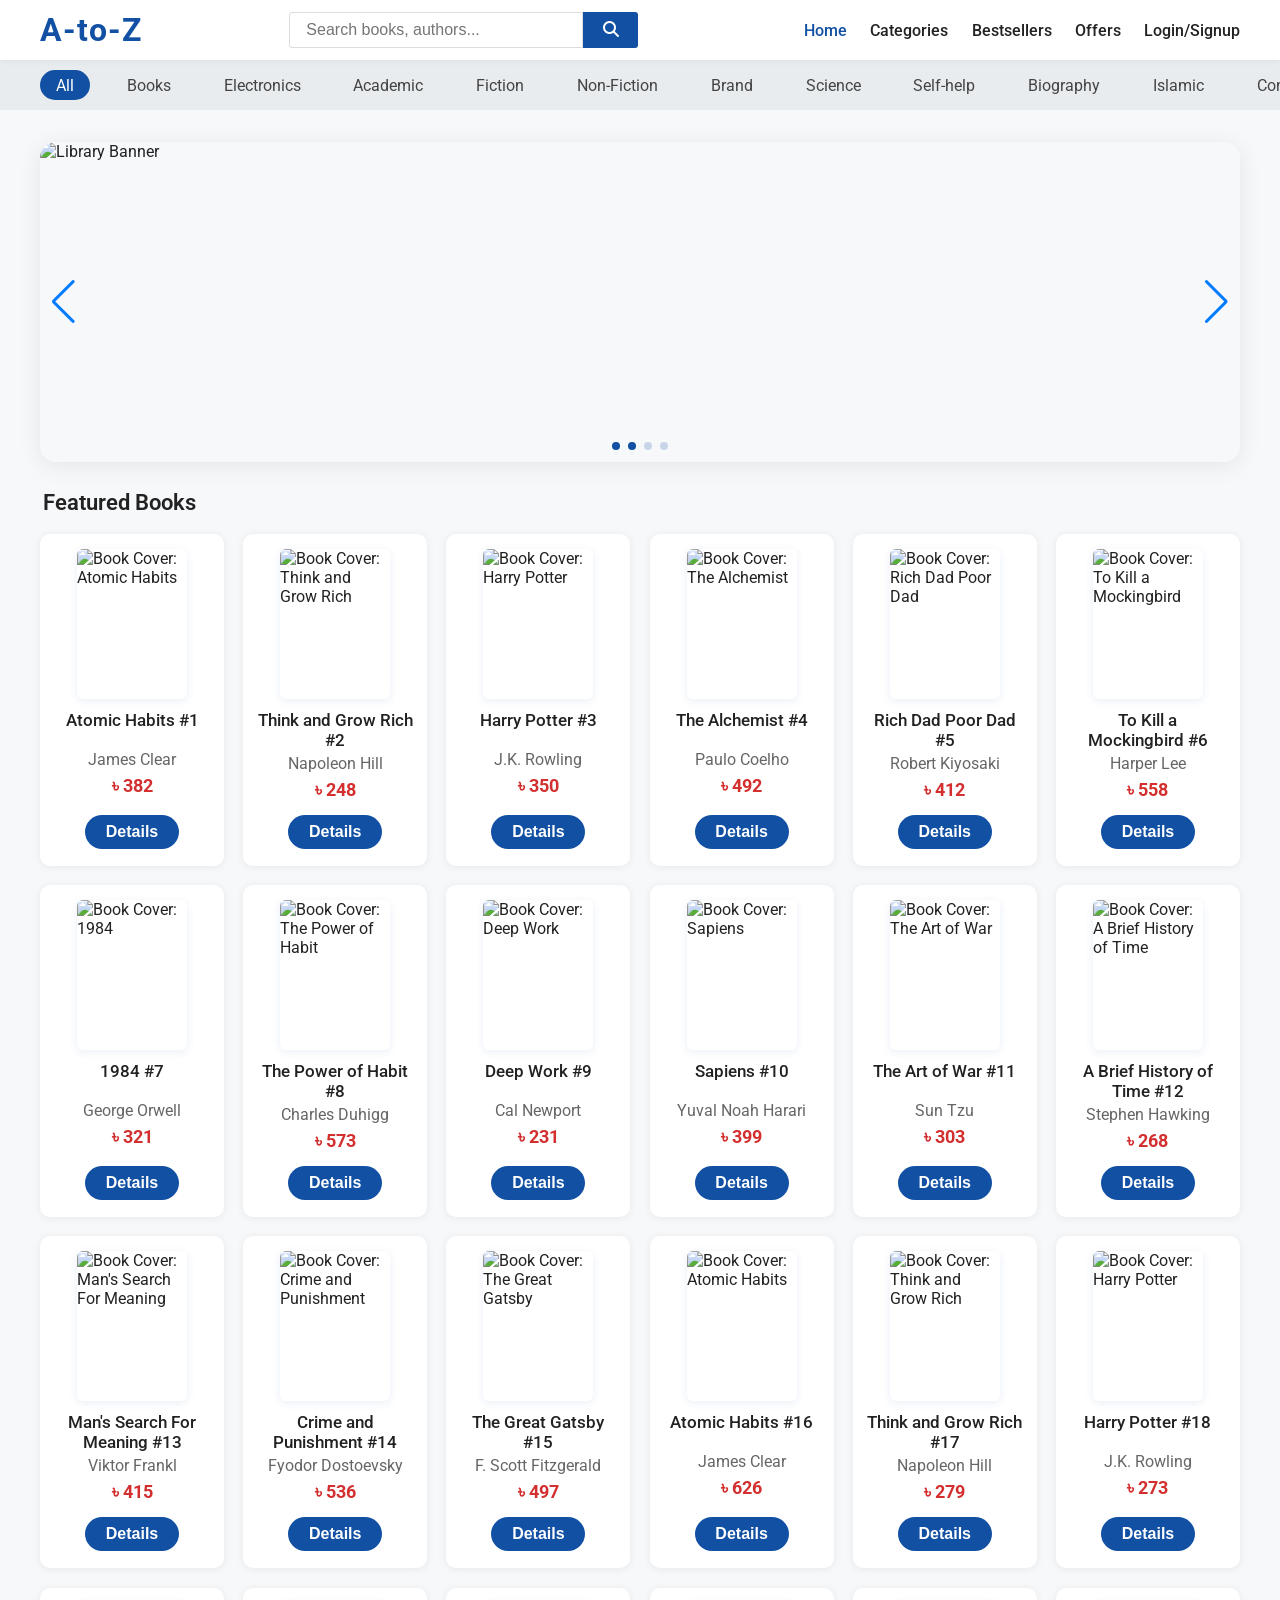
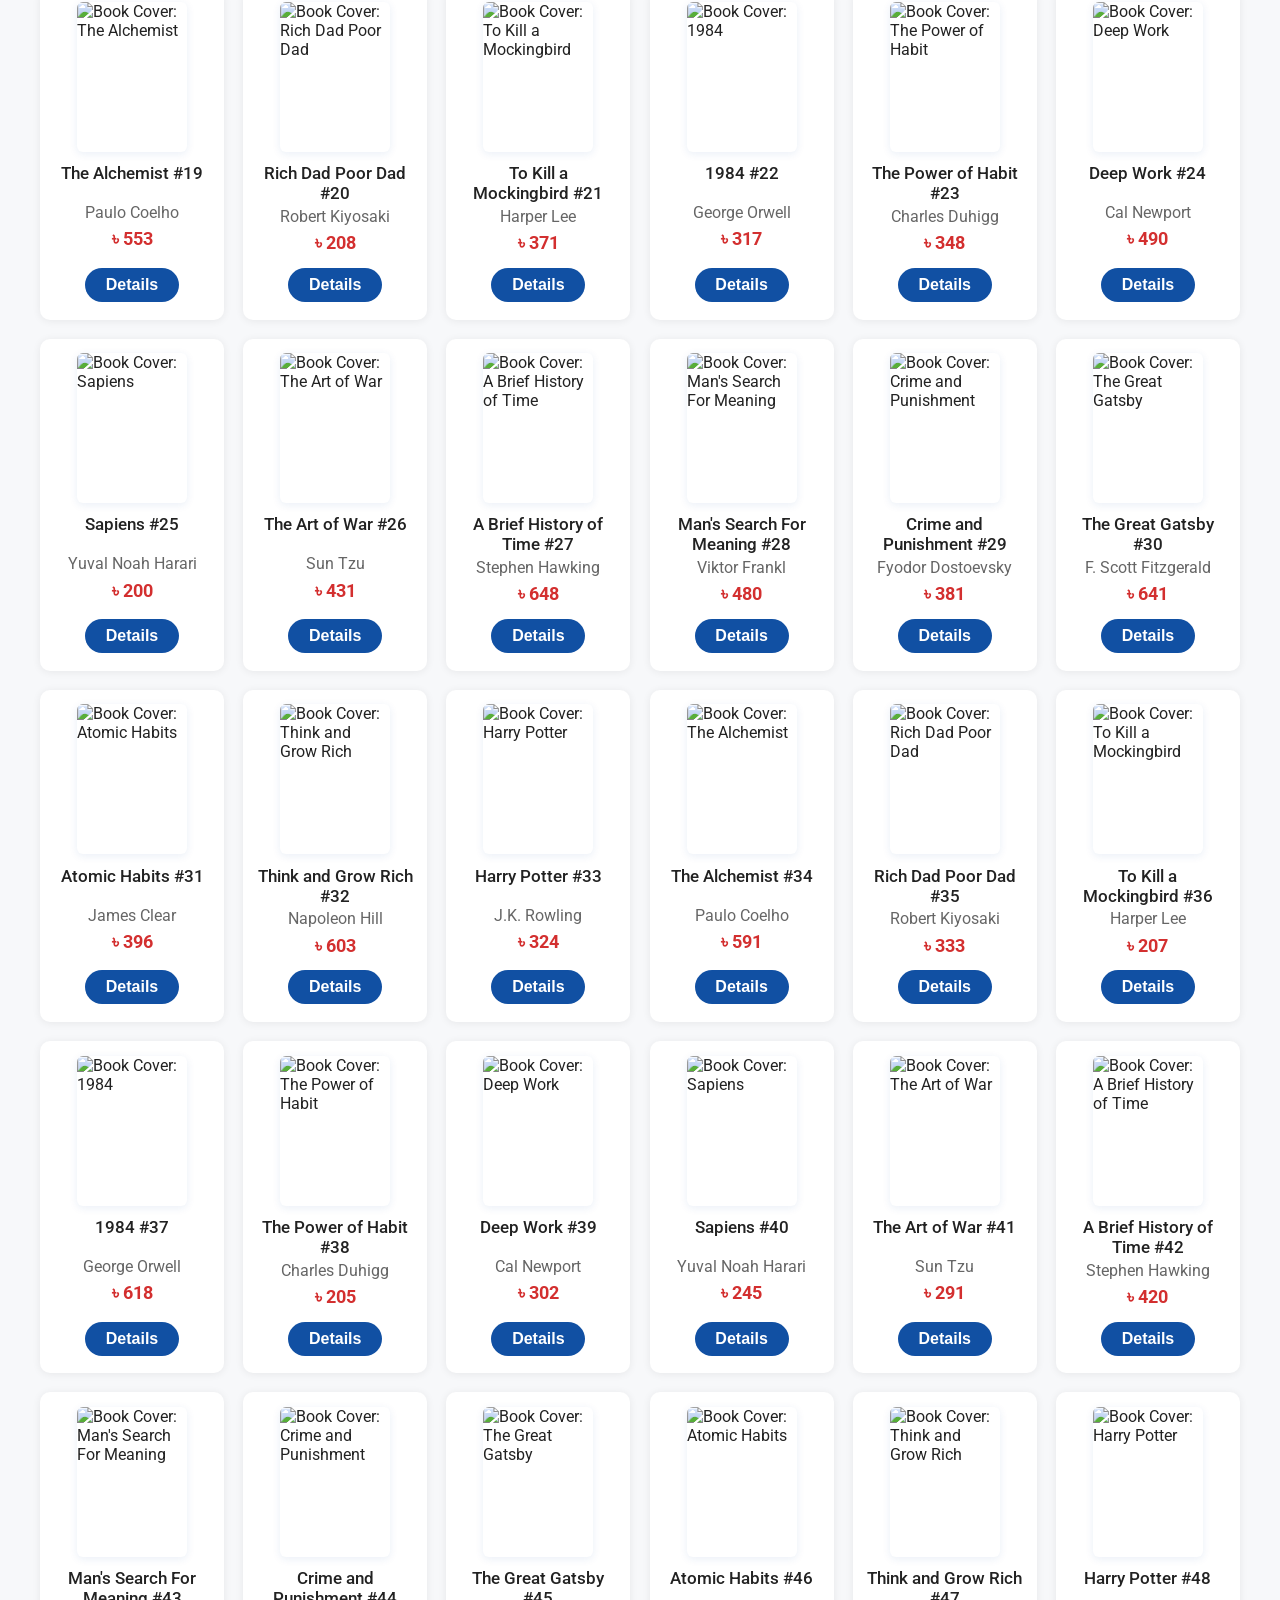
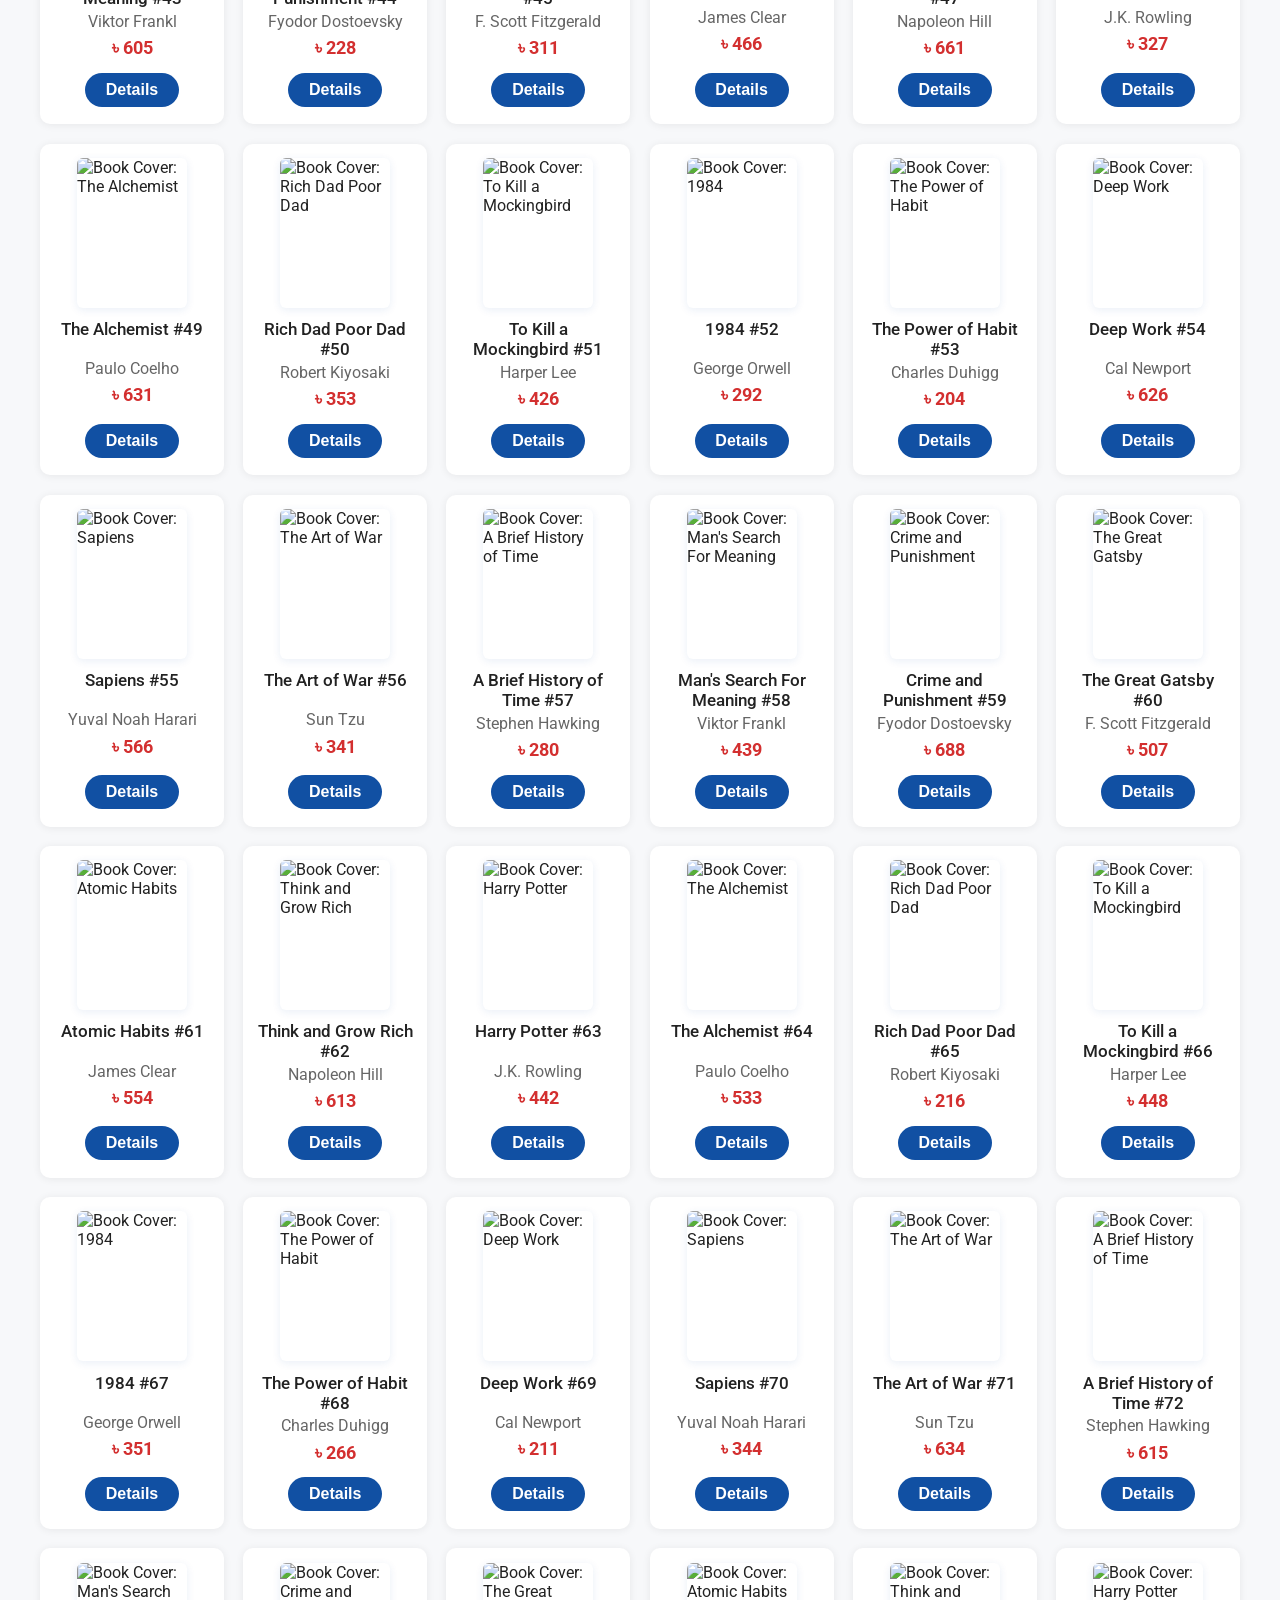
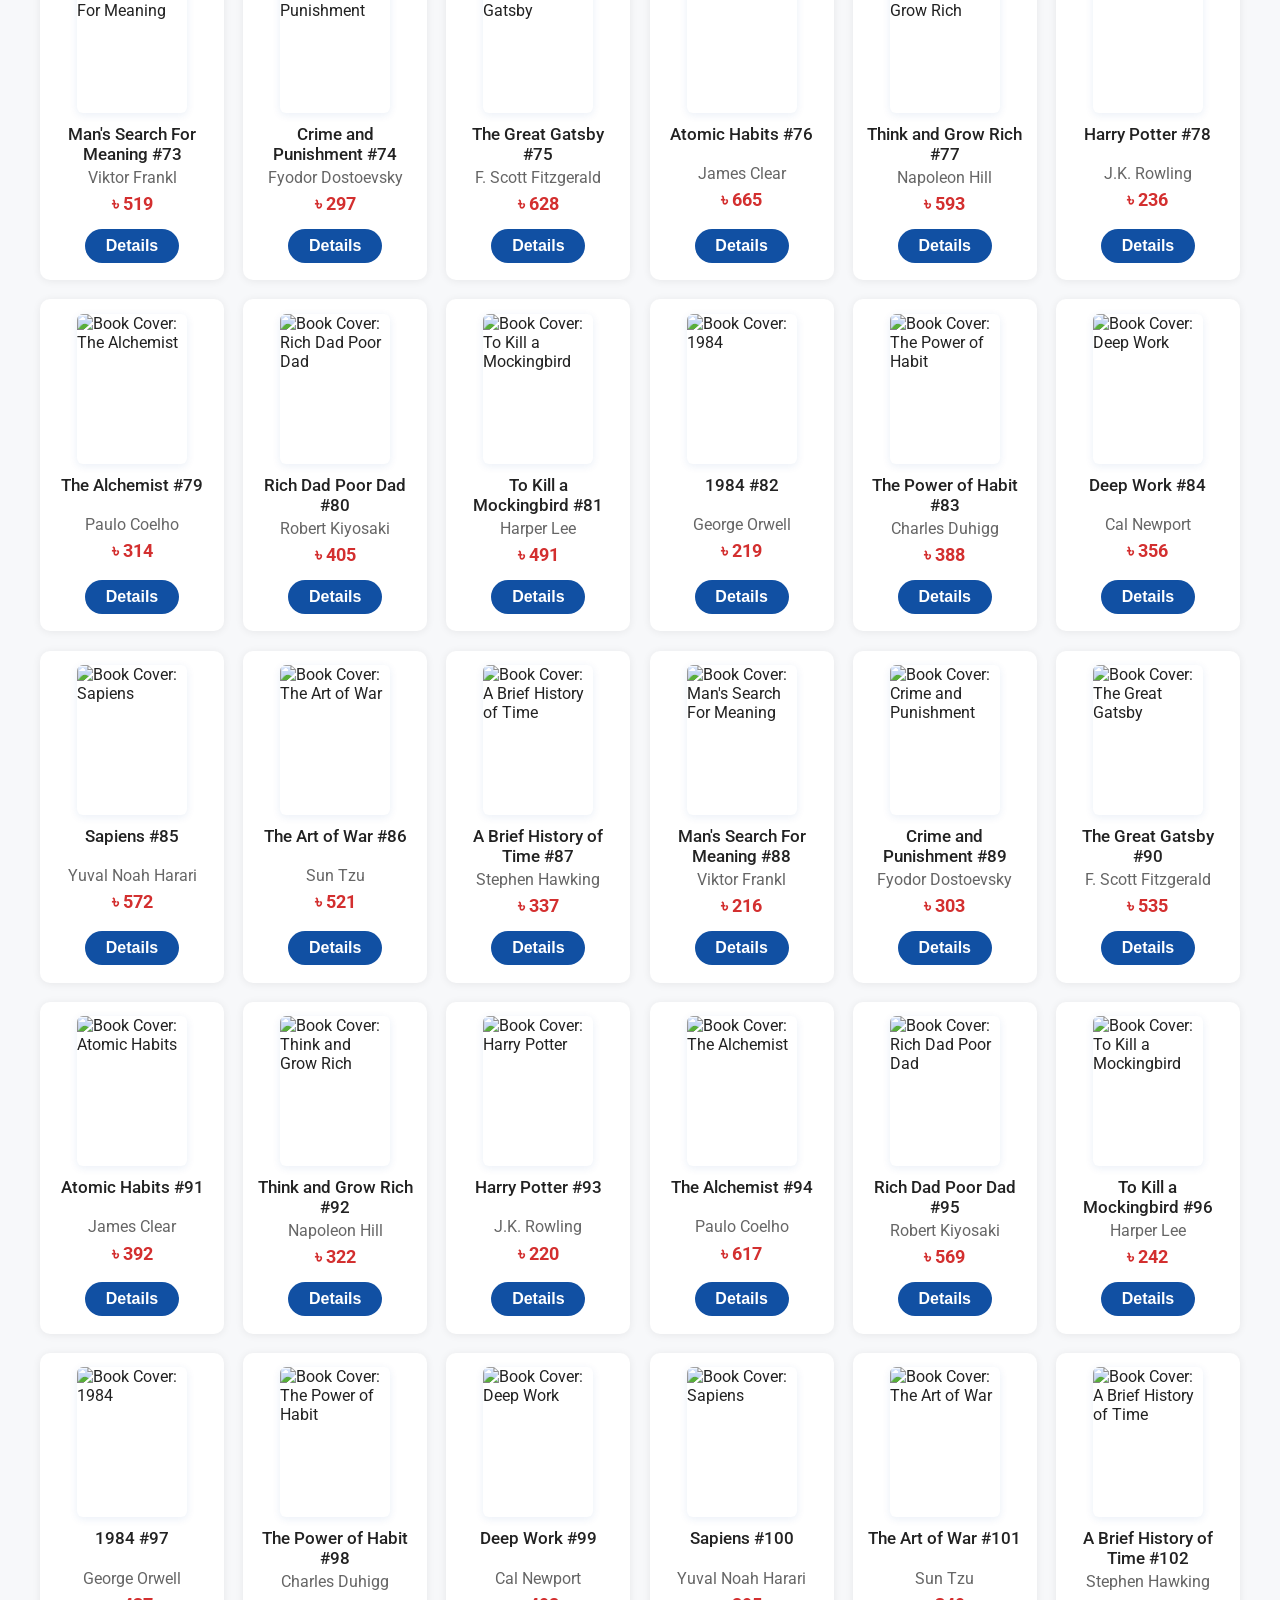
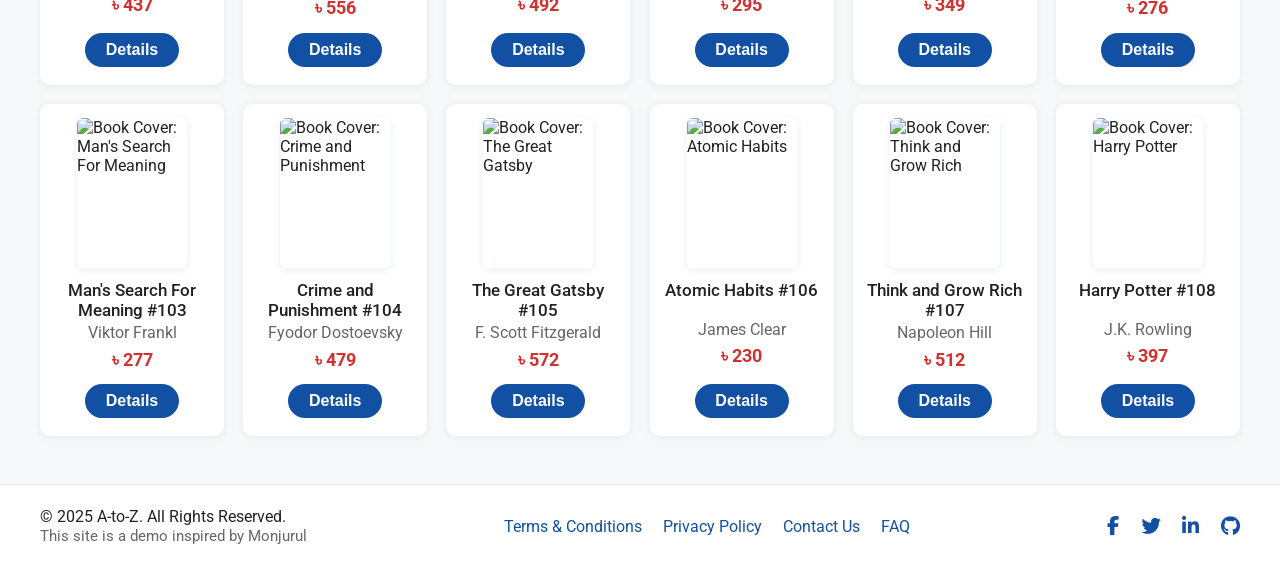
==== commit a62fb213: "Update index.html" ====
--- a/index.html
+++ b/index.html
@@ -21,7 +21,7 @@
     </form>
     <nav class="nav-links" aria-label="Main navigation">
       <a href="#" class="active">Home</a>
-      <a href="#">Categories</a>
+      <a href="etin.html">Categories</a>
       <a href="#">Bestsellers</a>
       <a href="offer.html">Offers</a>
       <a href="login.html">Login/Signup</a>
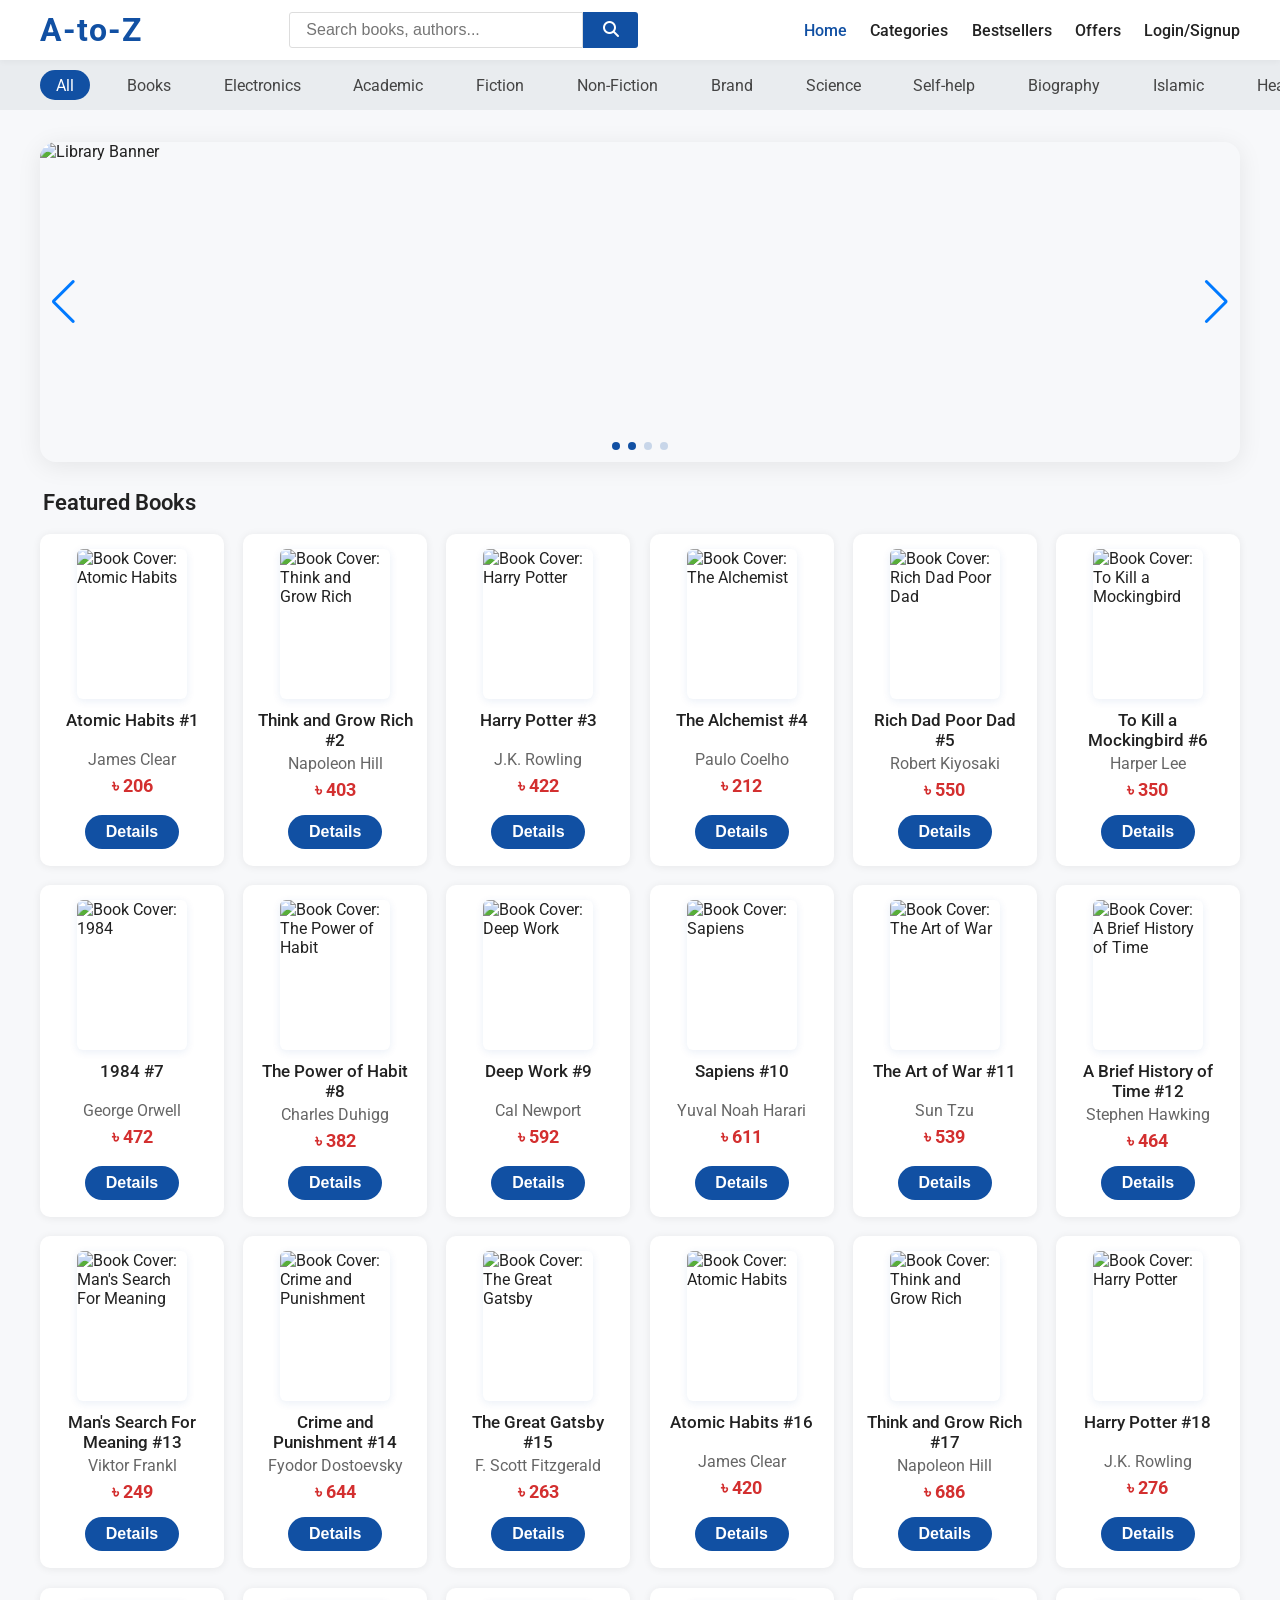
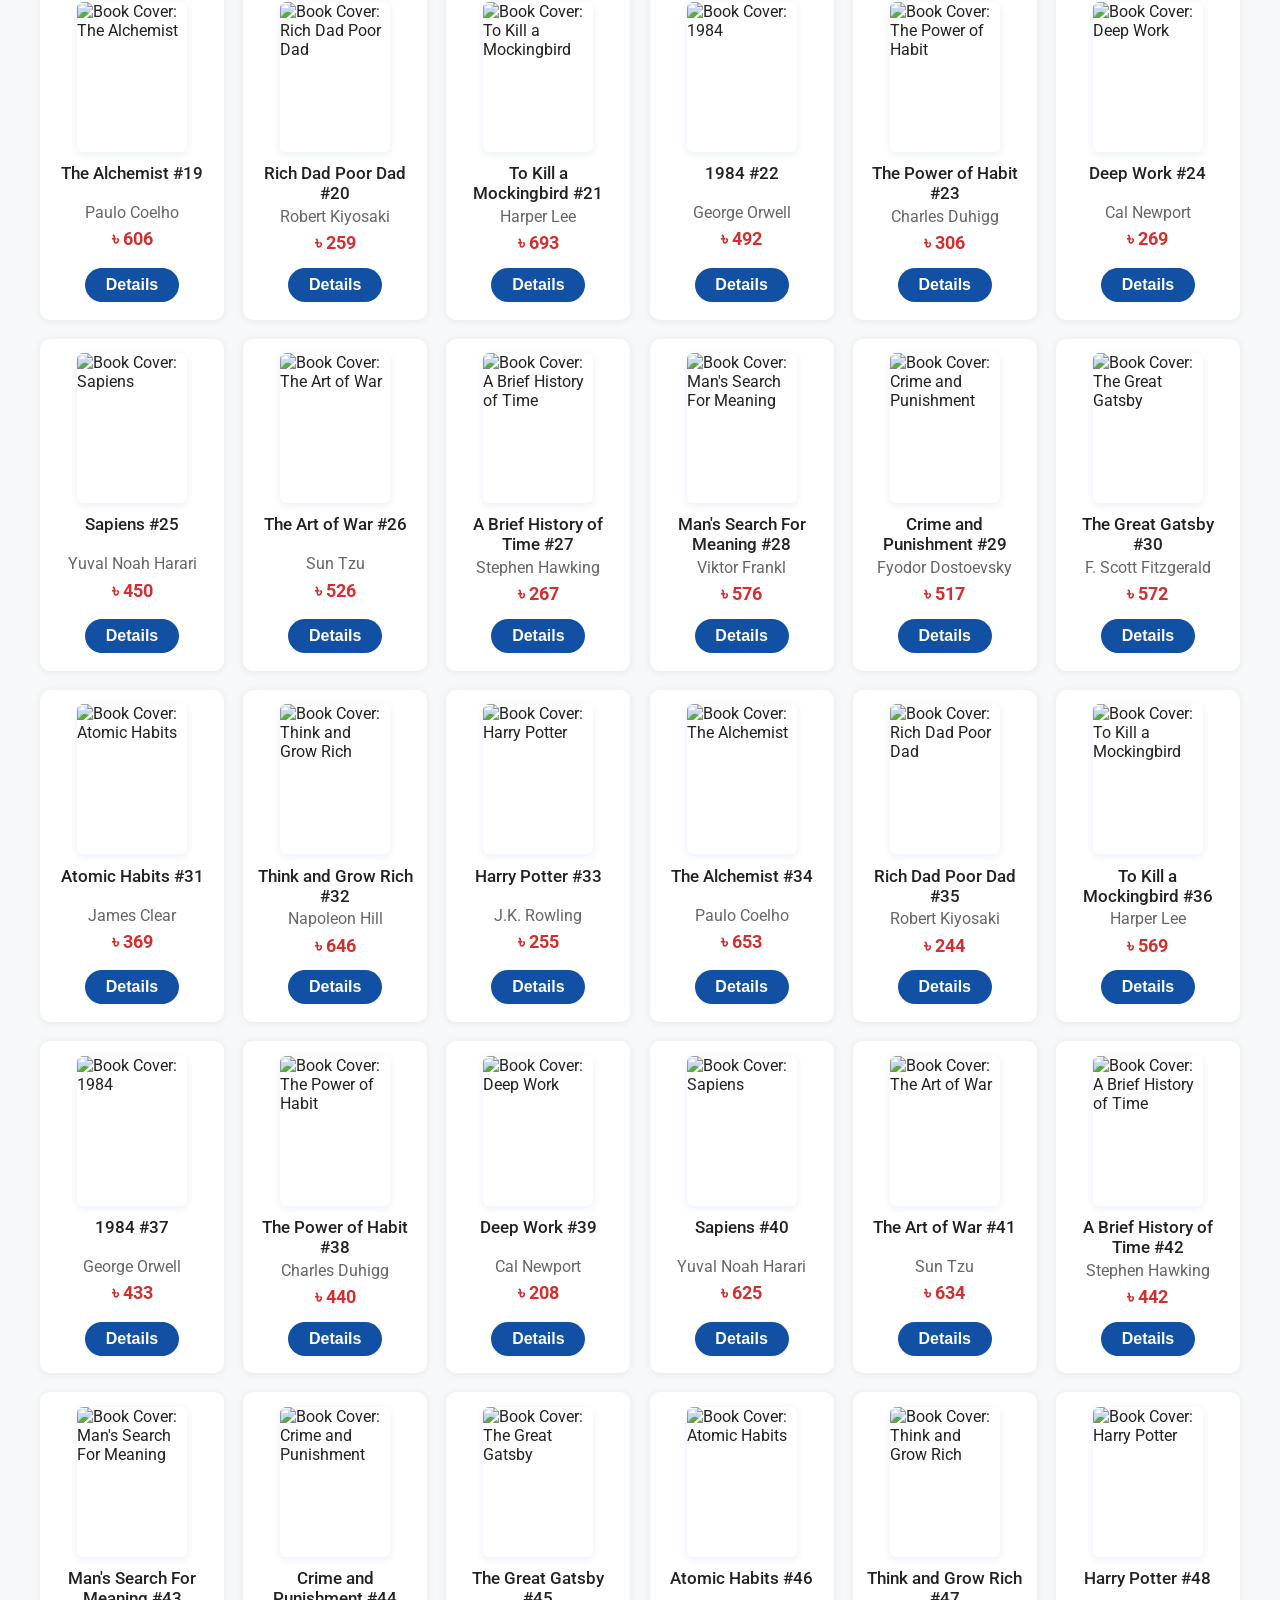
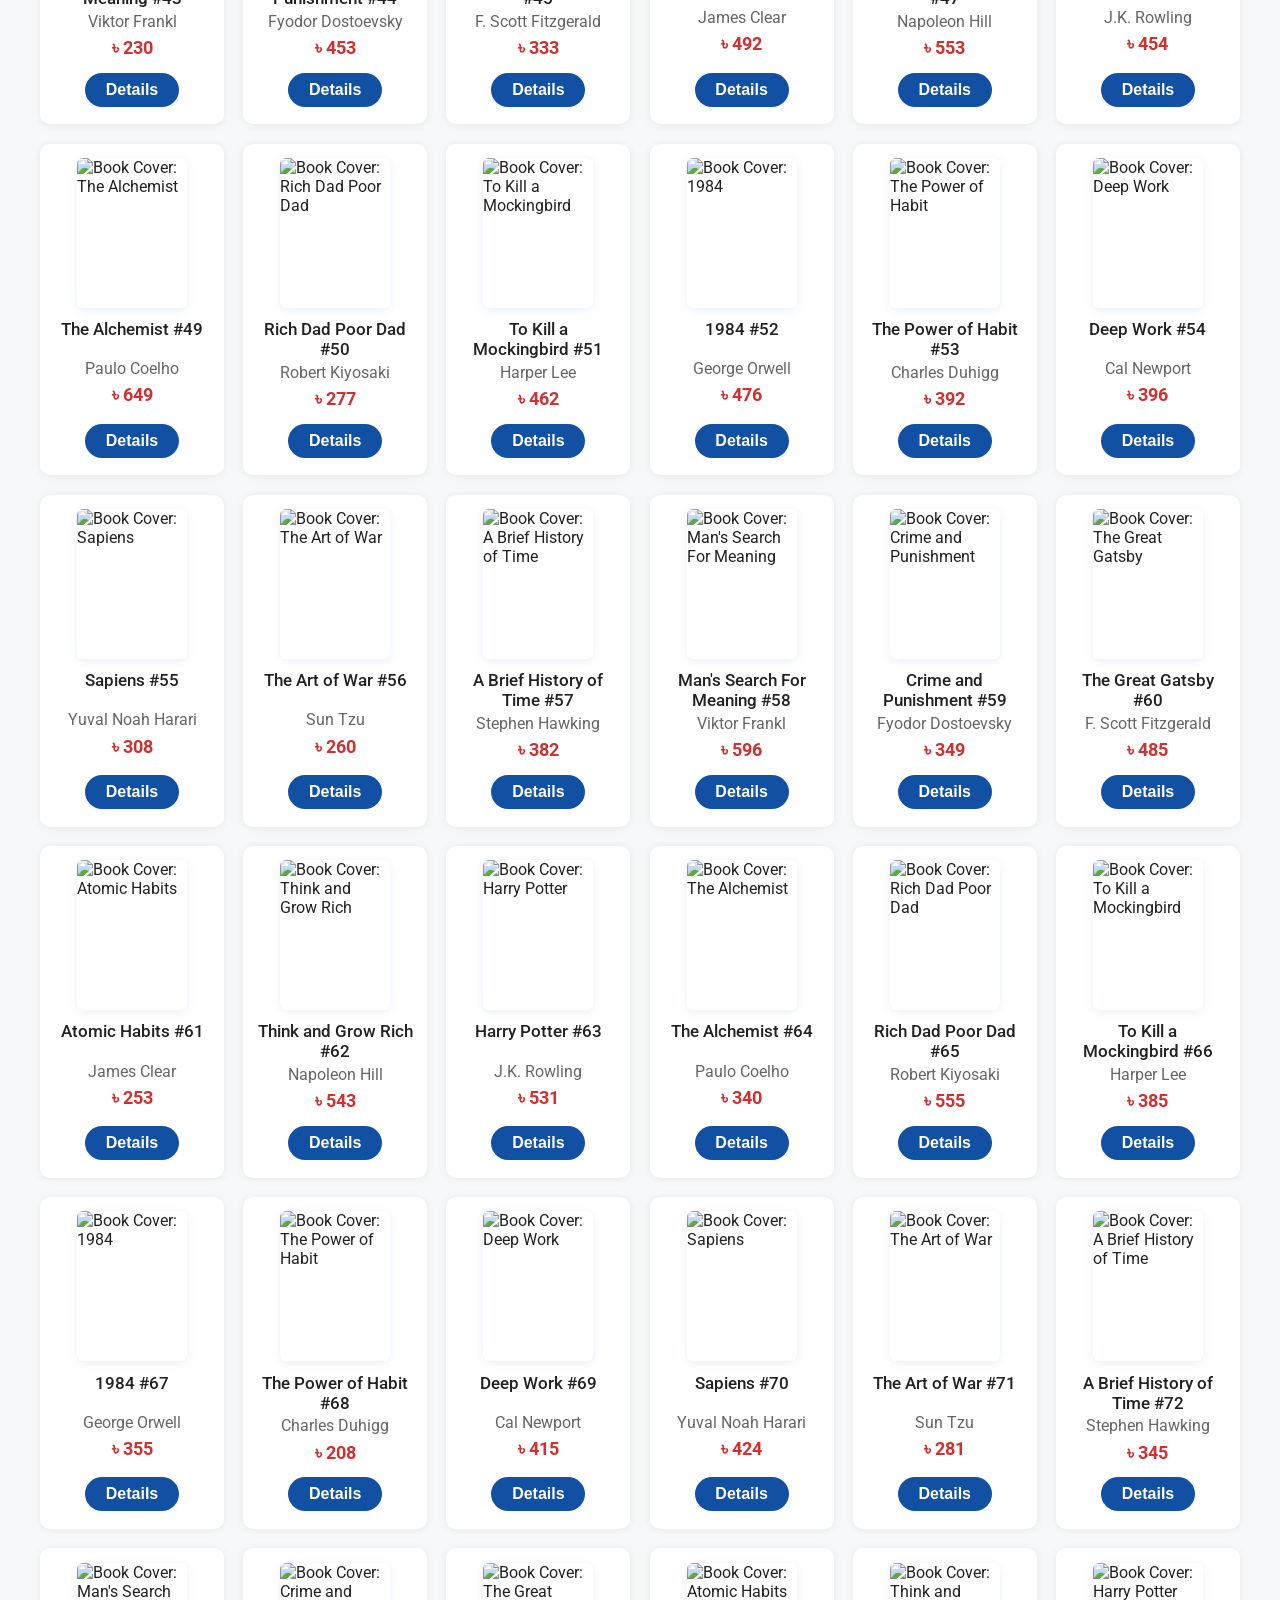
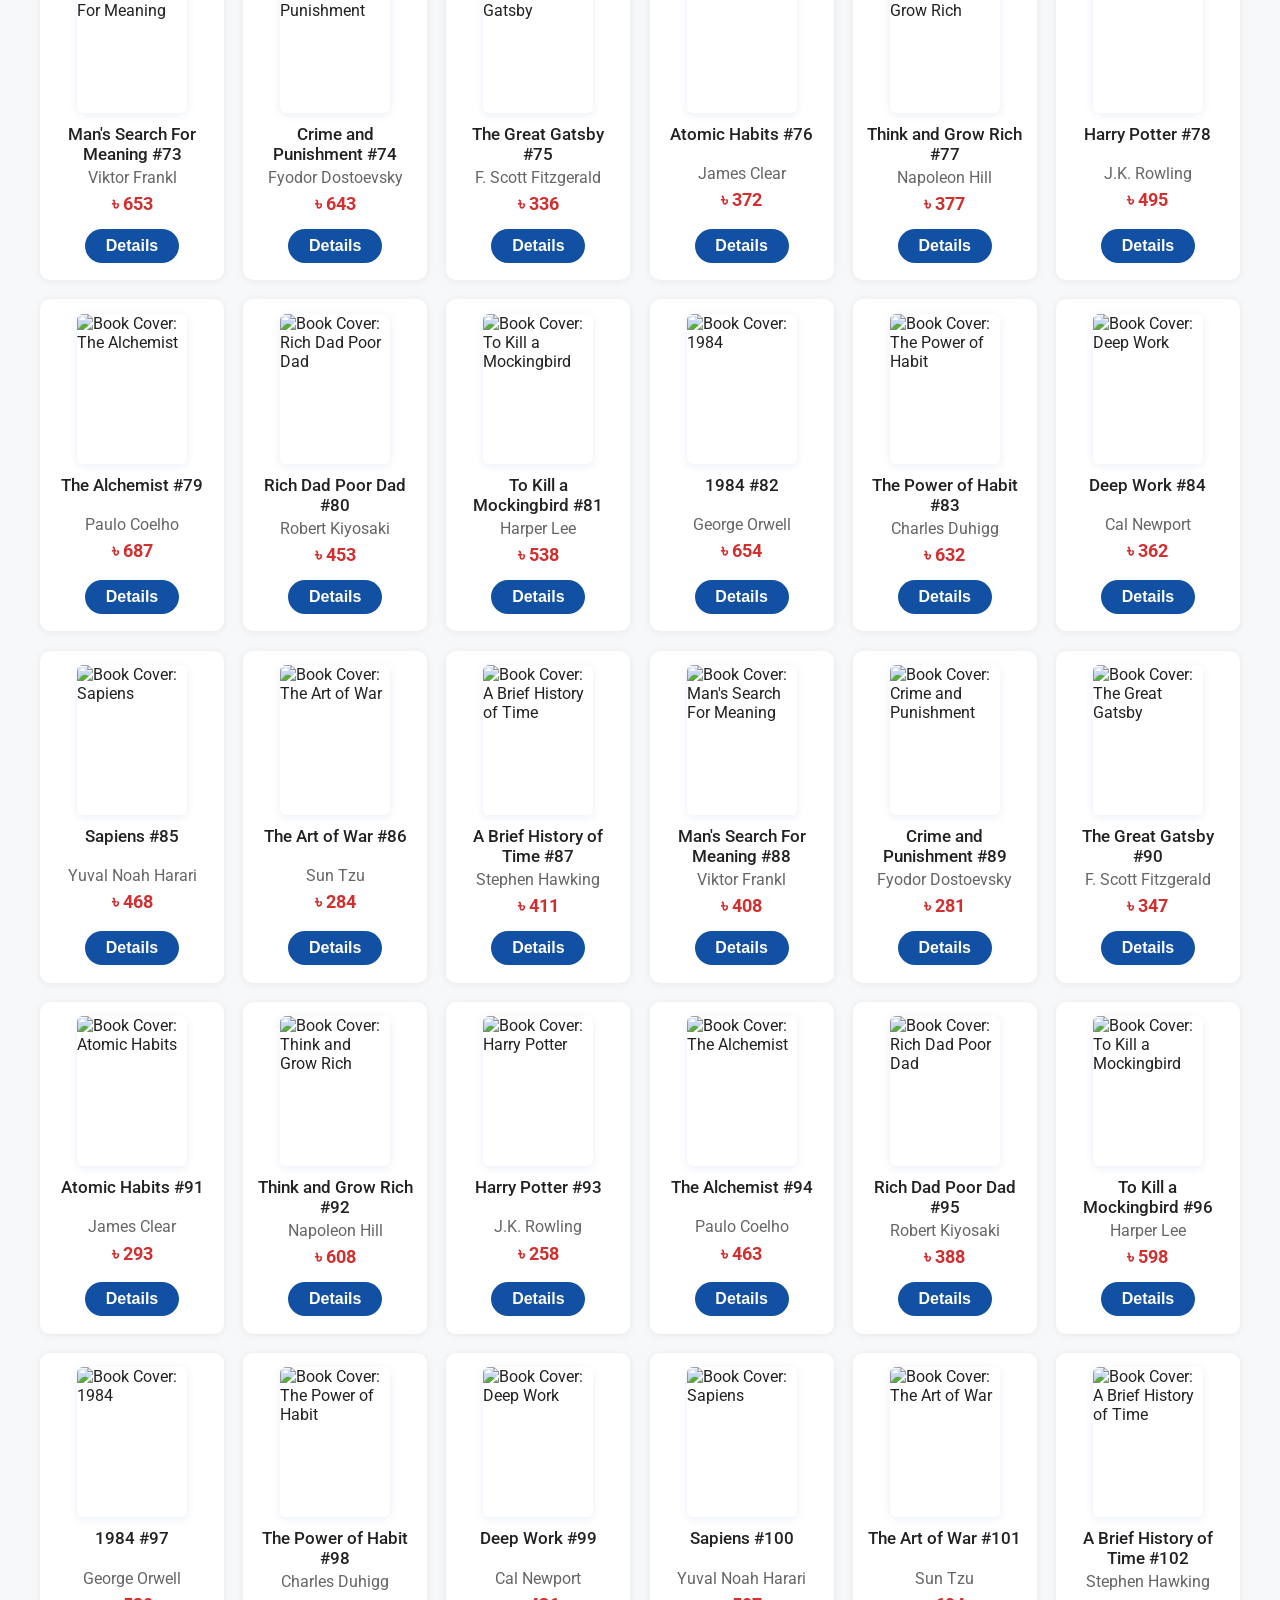
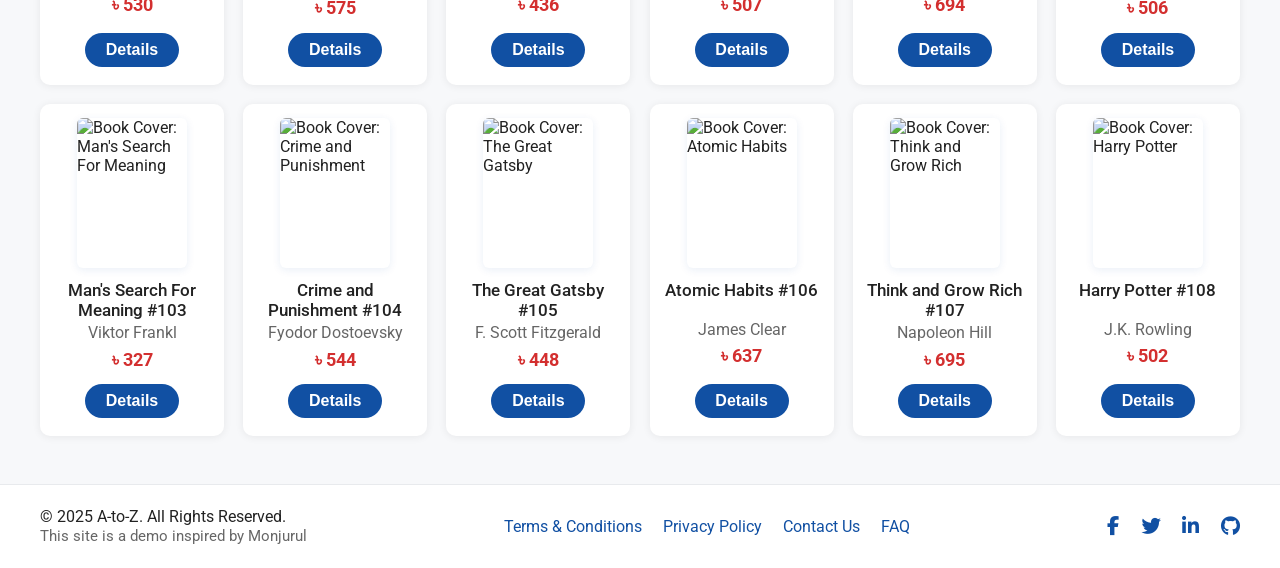
==== commit 40678866: "Update index.html" ====
--- a/index.html
+++ b/index.html
@@ -42,10 +42,7 @@
     <a href="#">Science</a>
     <a href="#">Self-help</a>
     <a href="#">Biography</a>
-    <a href="#">Islamic</a>
-    <a href="#">Comics</a>
-    <a href="#">Business</a>
-    <a href="#">Travel</a>
+    <a href="#">Islamic</a>    
     <a href="#">Health</a>
     <a href="#">More</a>
   </div>
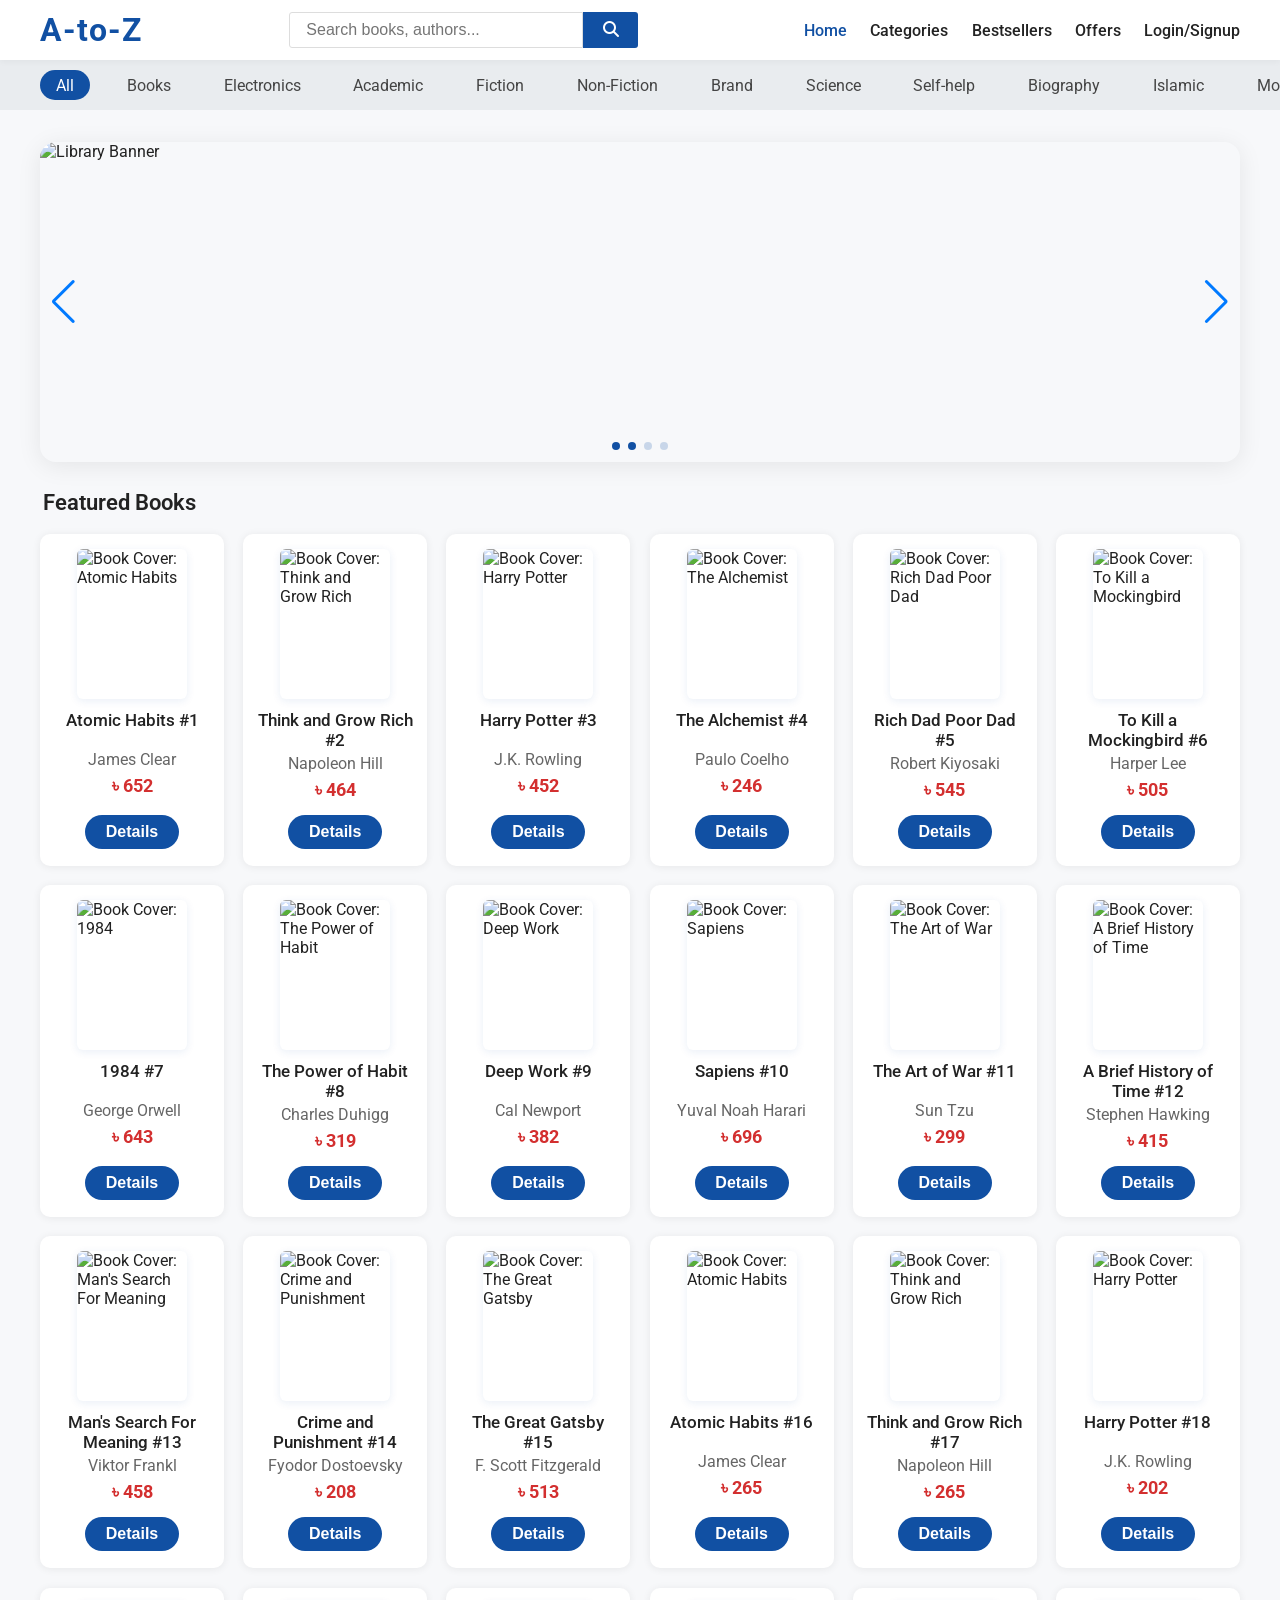
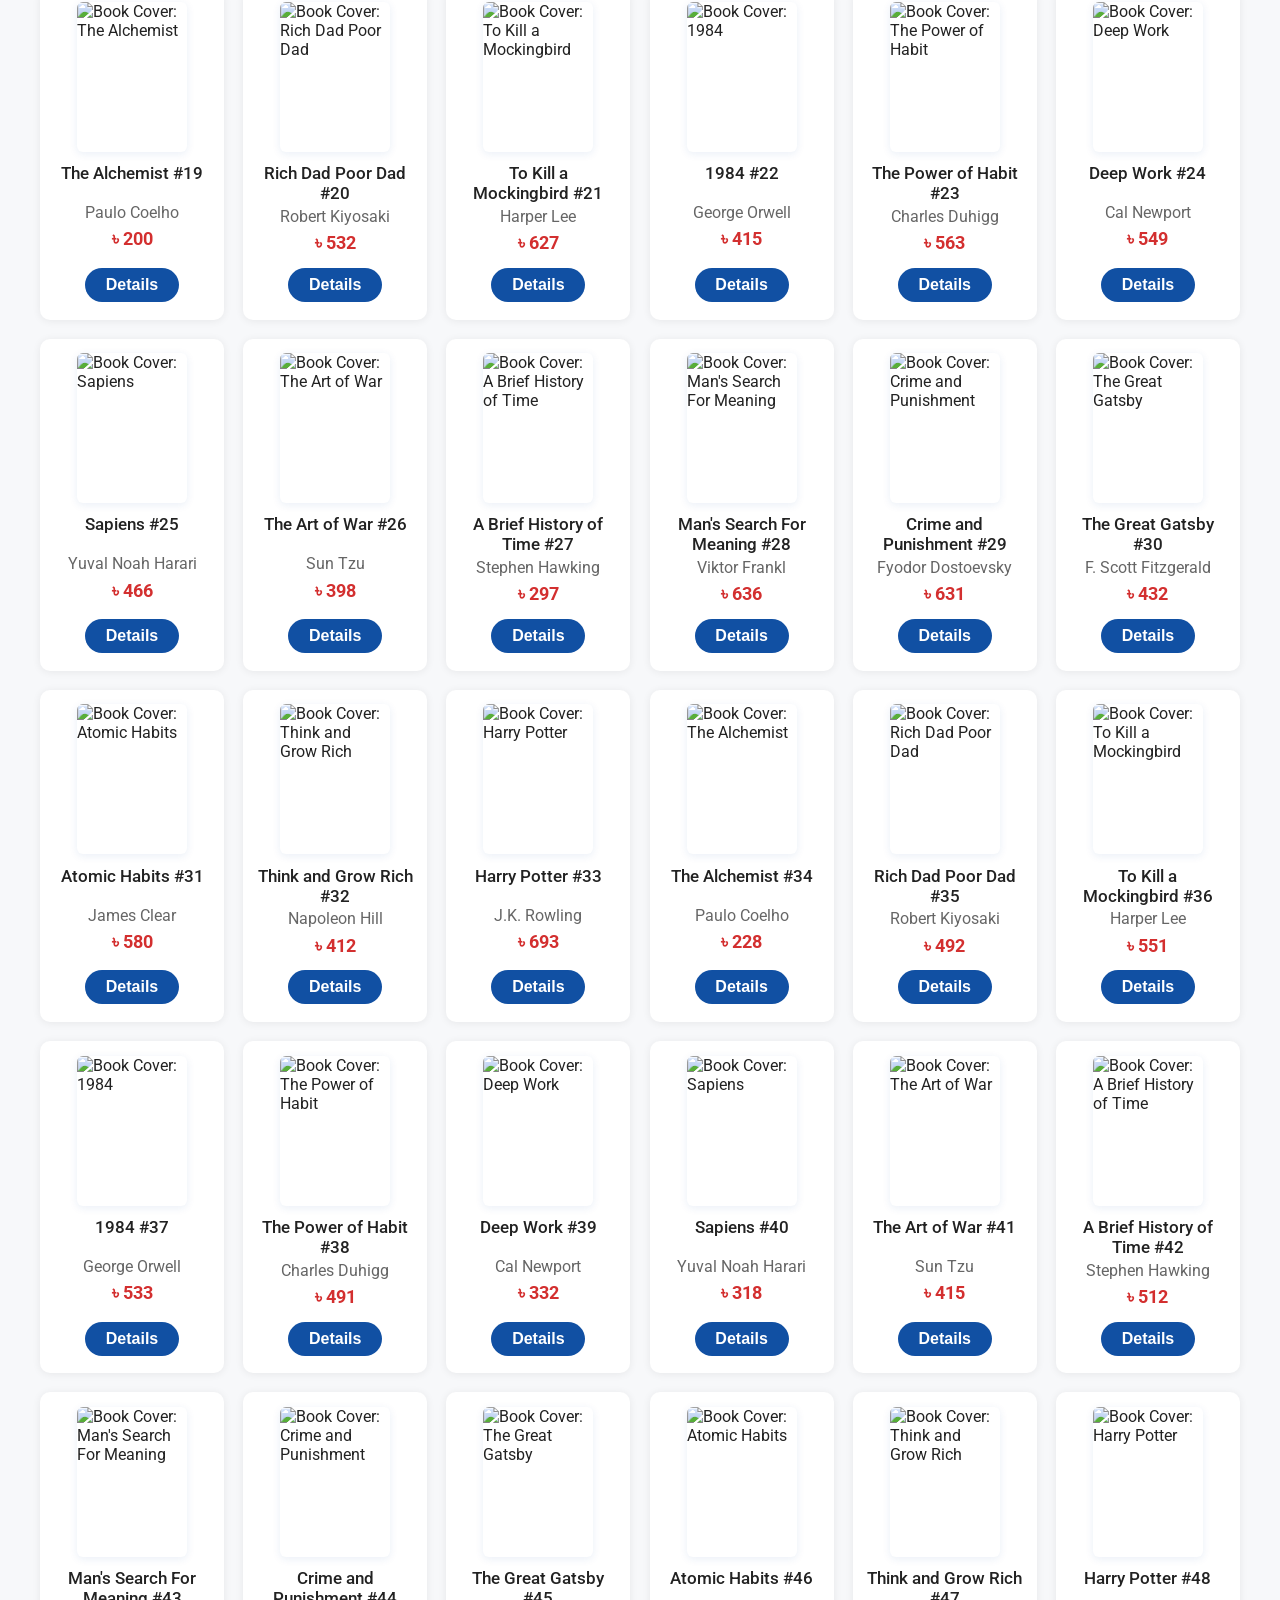
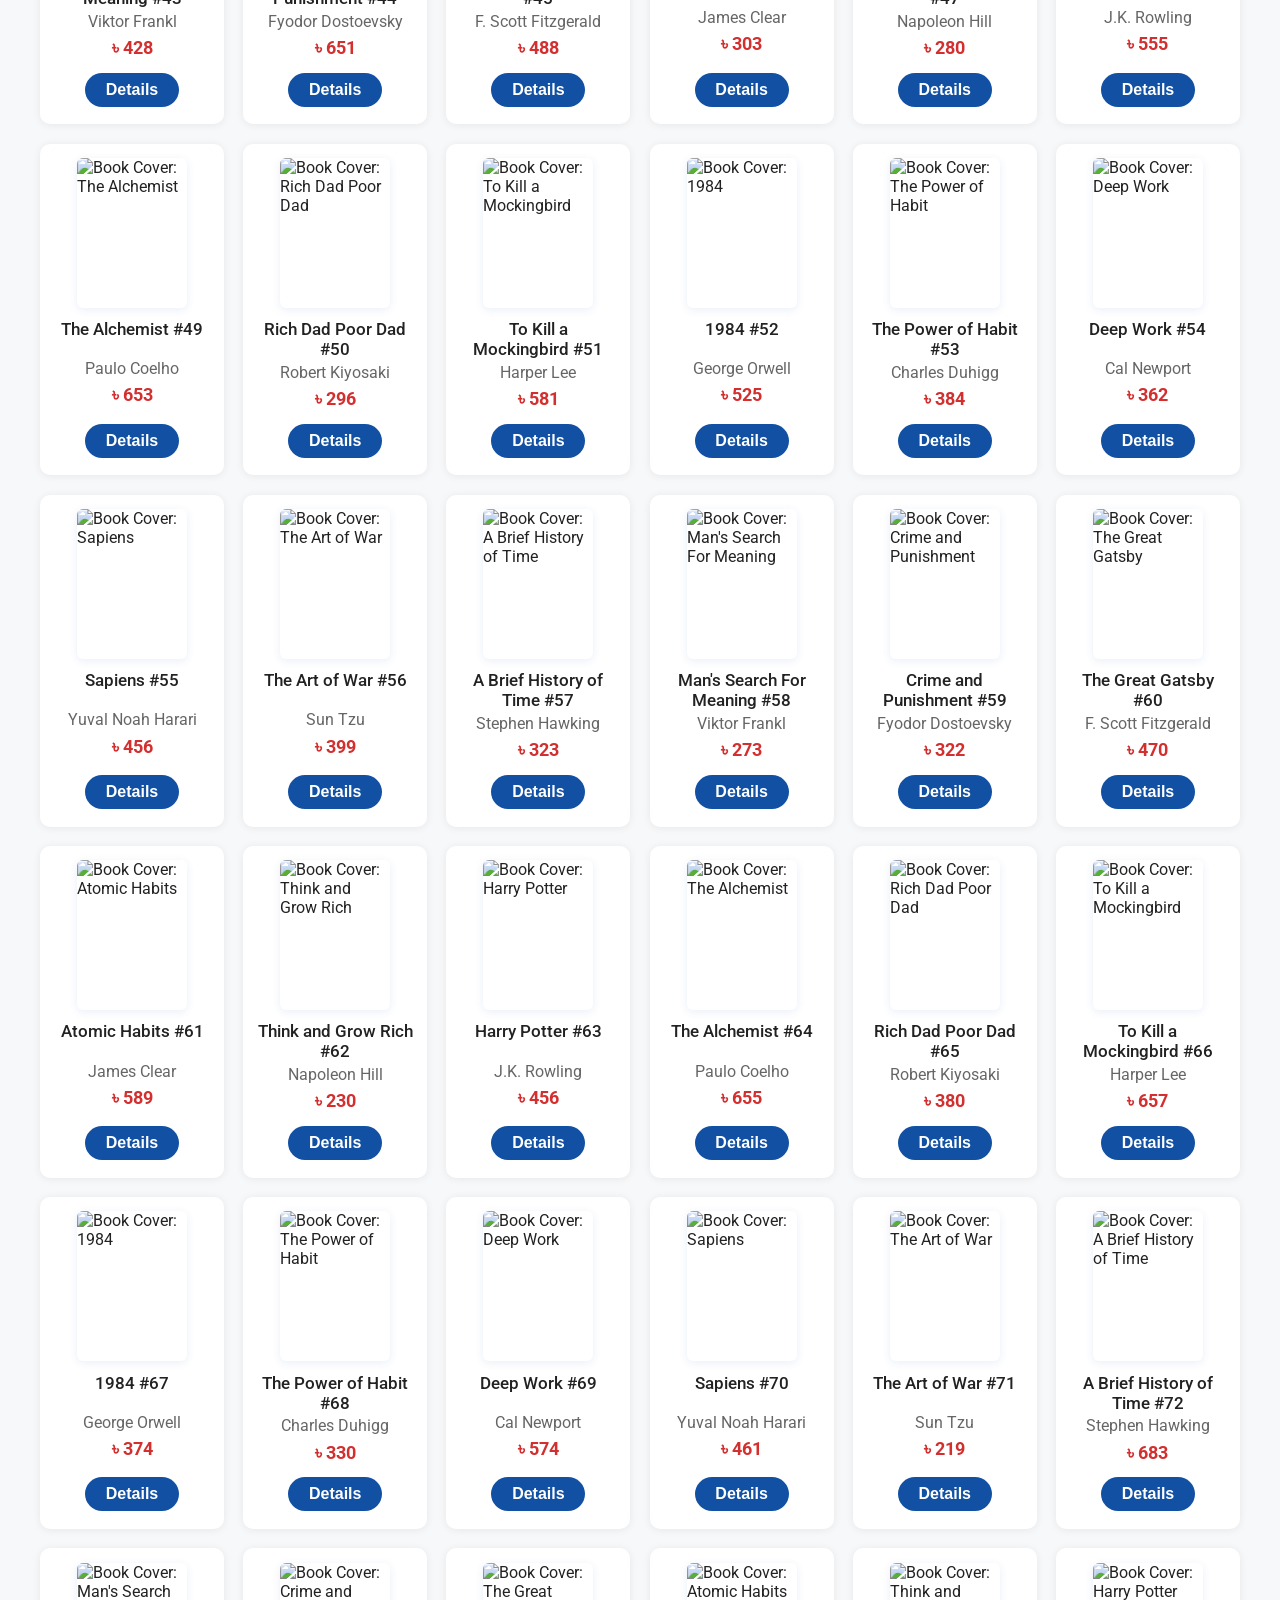
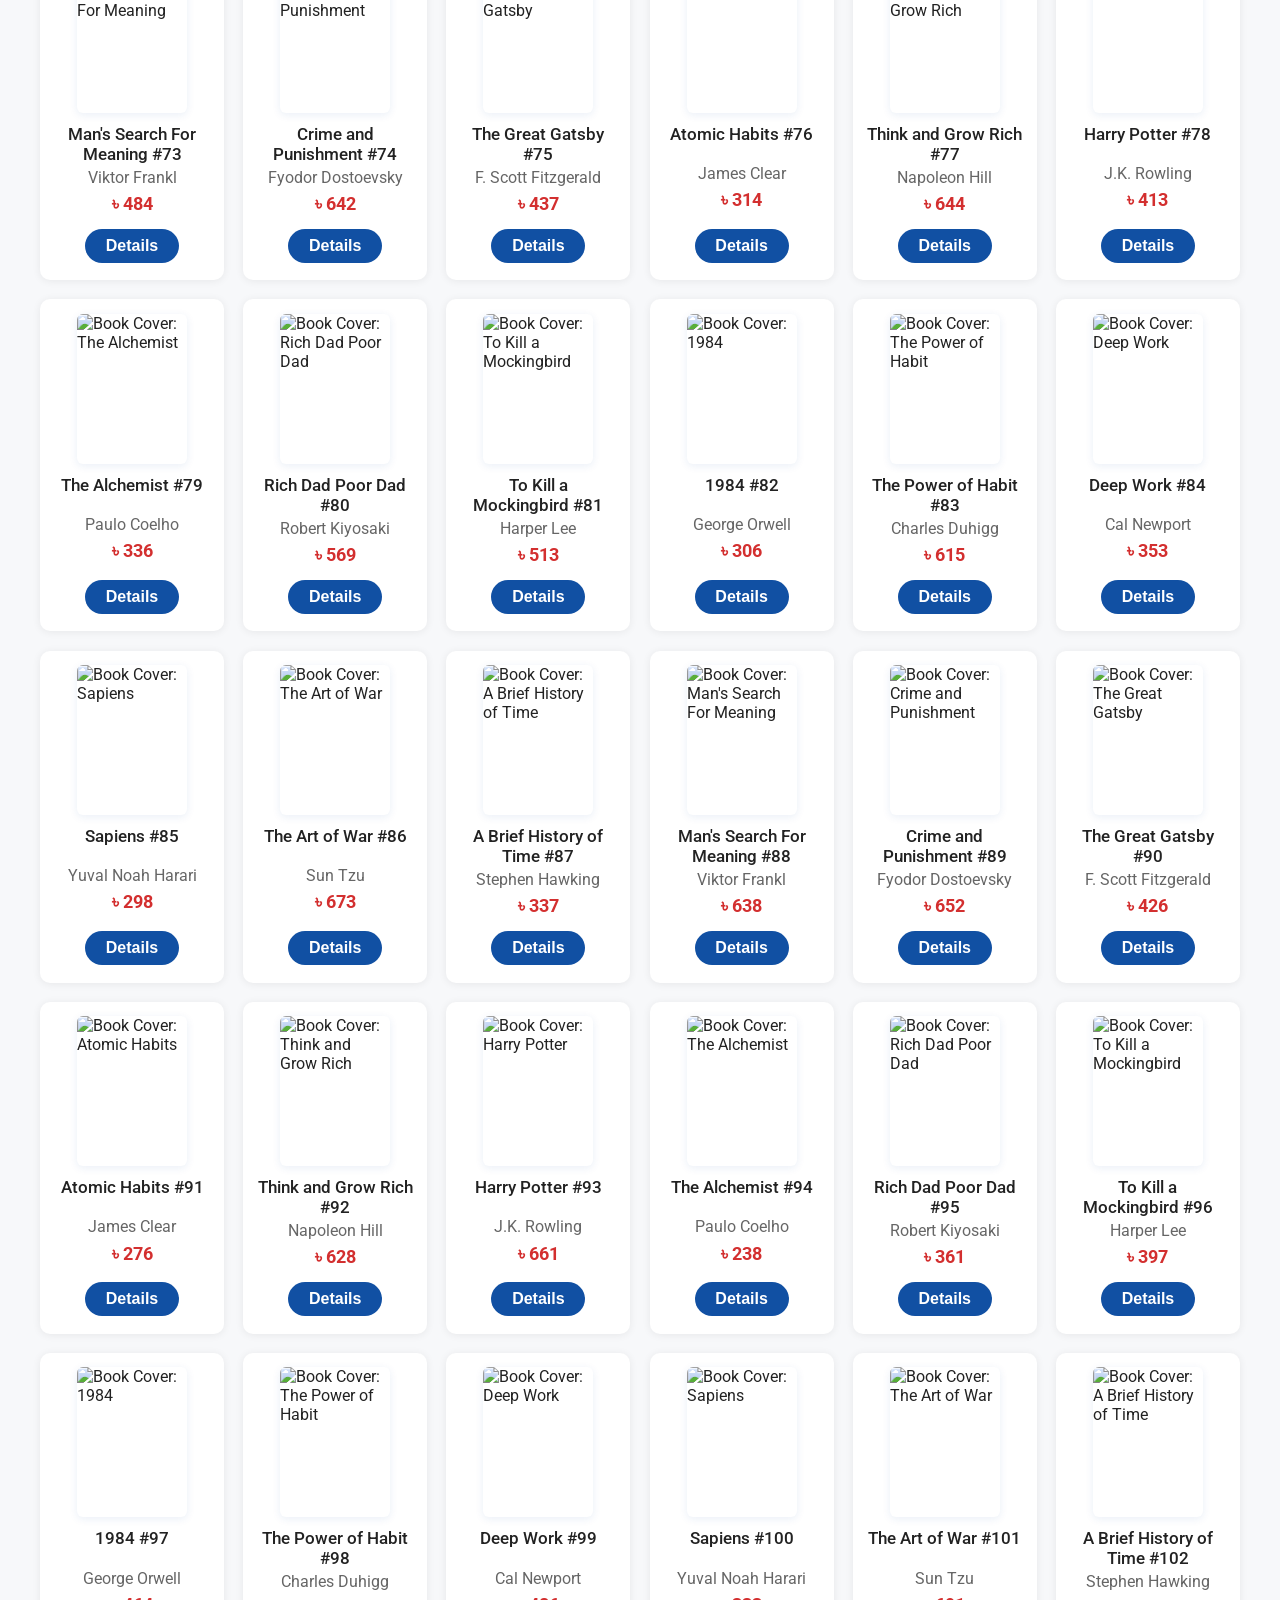
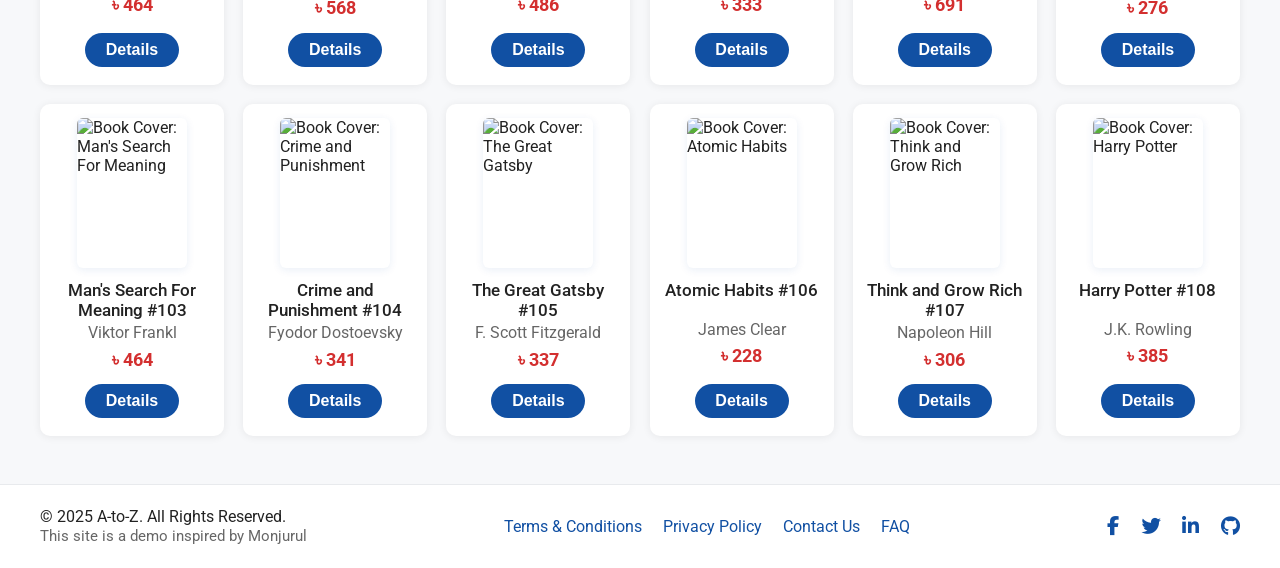
==== commit 4e08b2bf: "Update index.html" ====
--- a/index.html
+++ b/index.html
@@ -43,7 +43,6 @@
     <a href="#">Self-help</a>
     <a href="#">Biography</a>
     <a href="#">Islamic</a>    
-    <a href="#">Health</a>
     <a href="#">More</a>
   </div>
 </nav>
